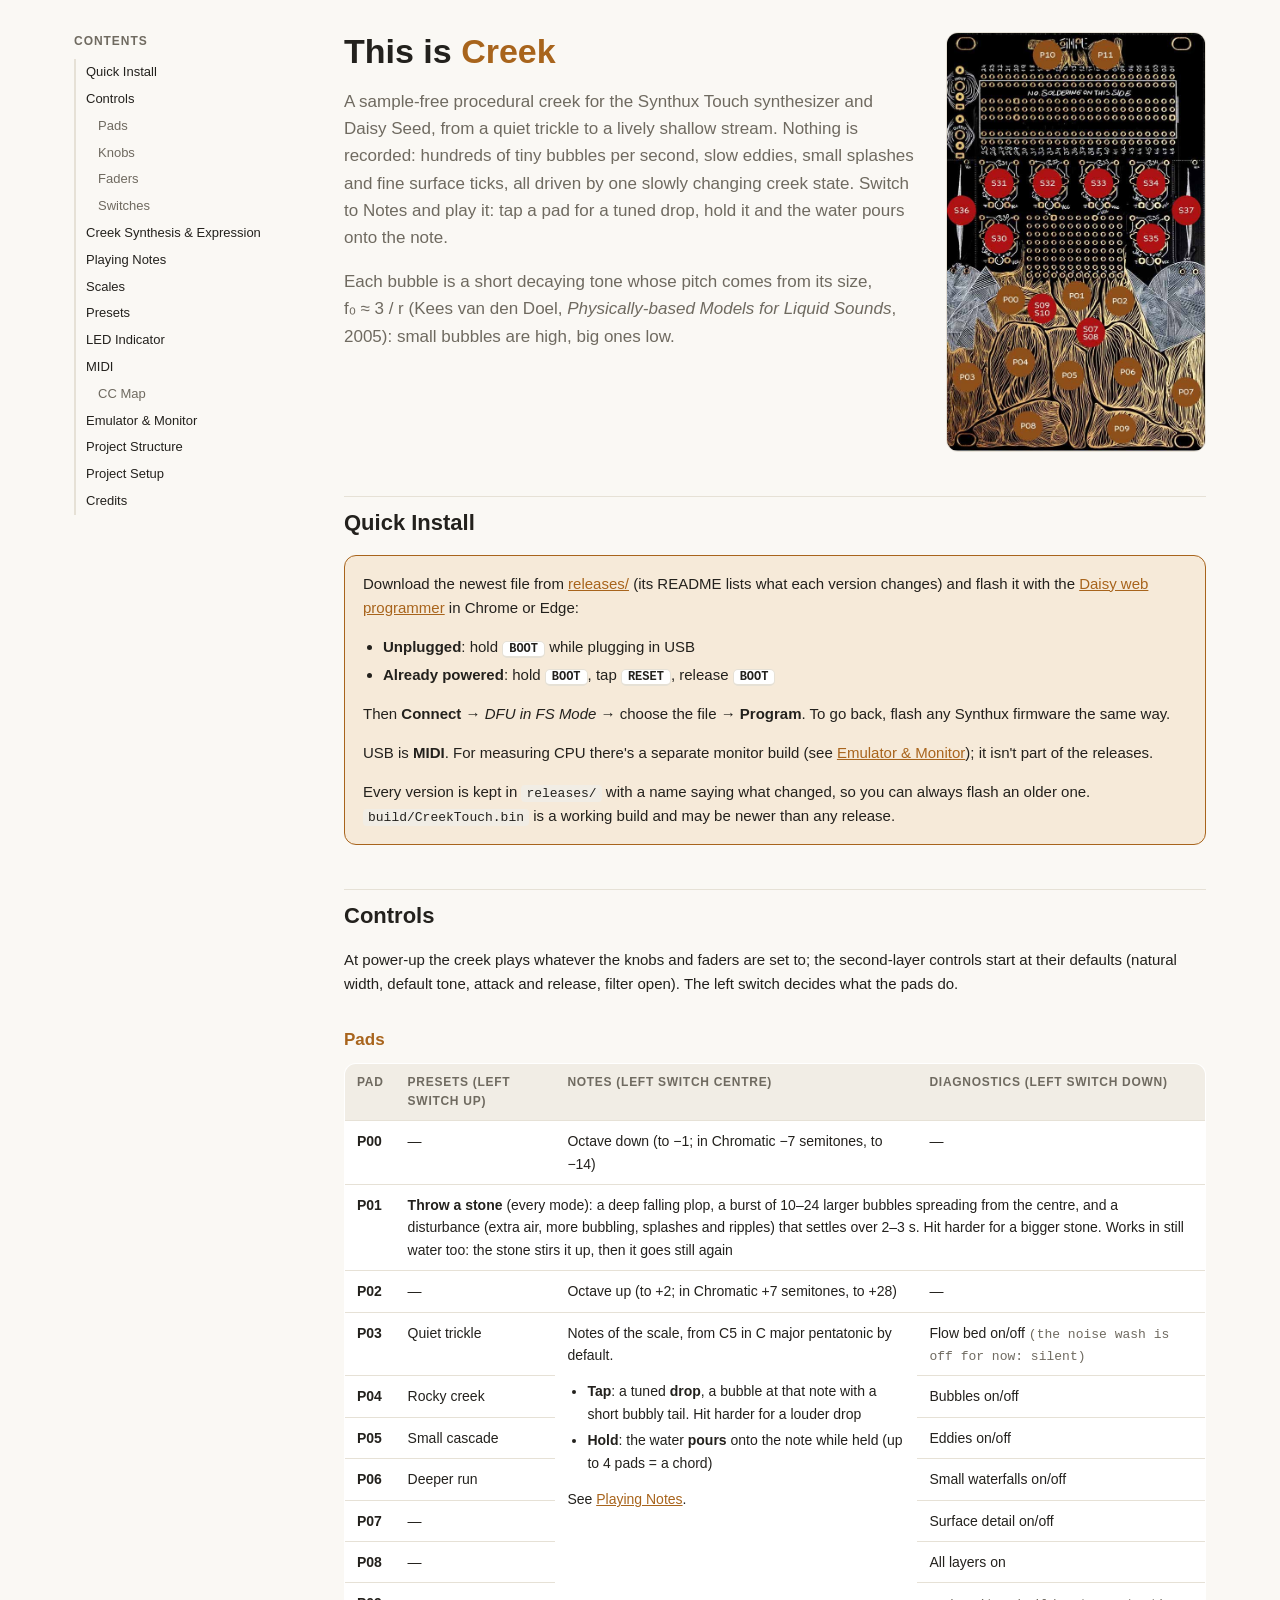
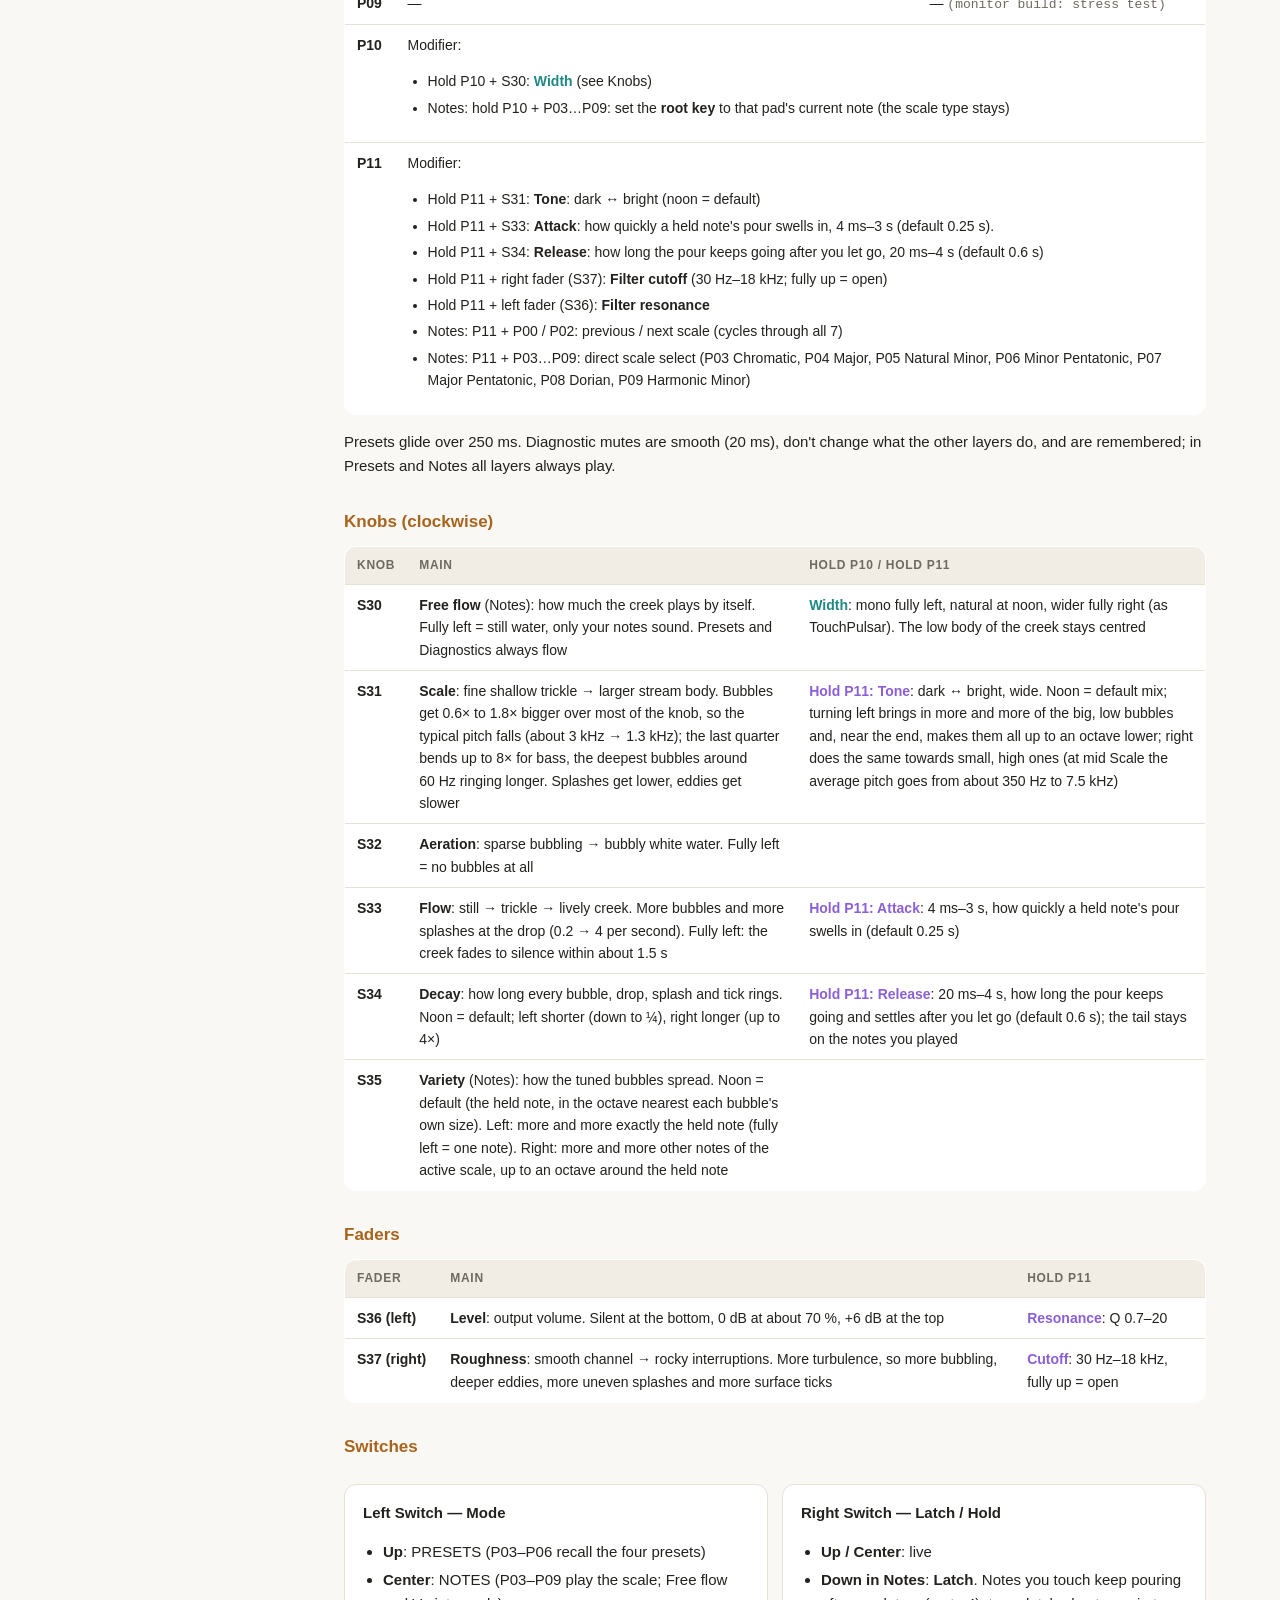
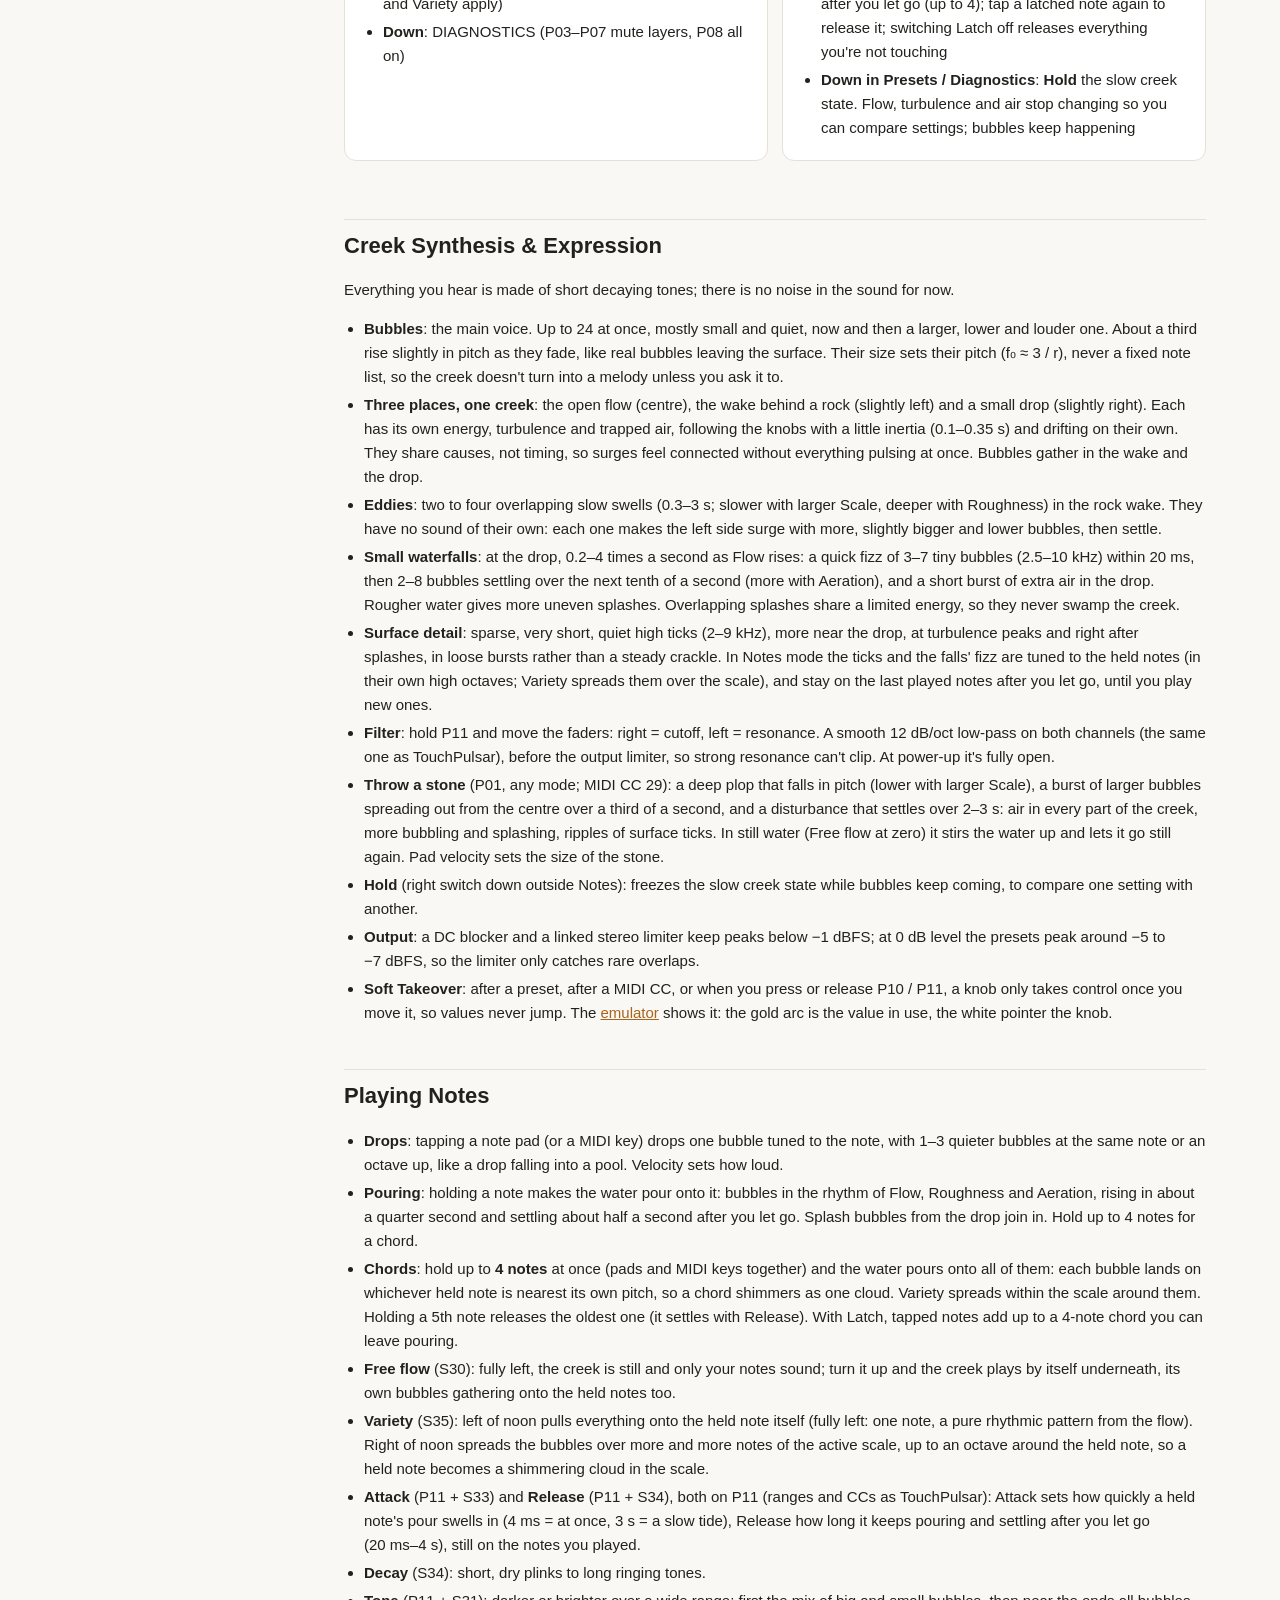
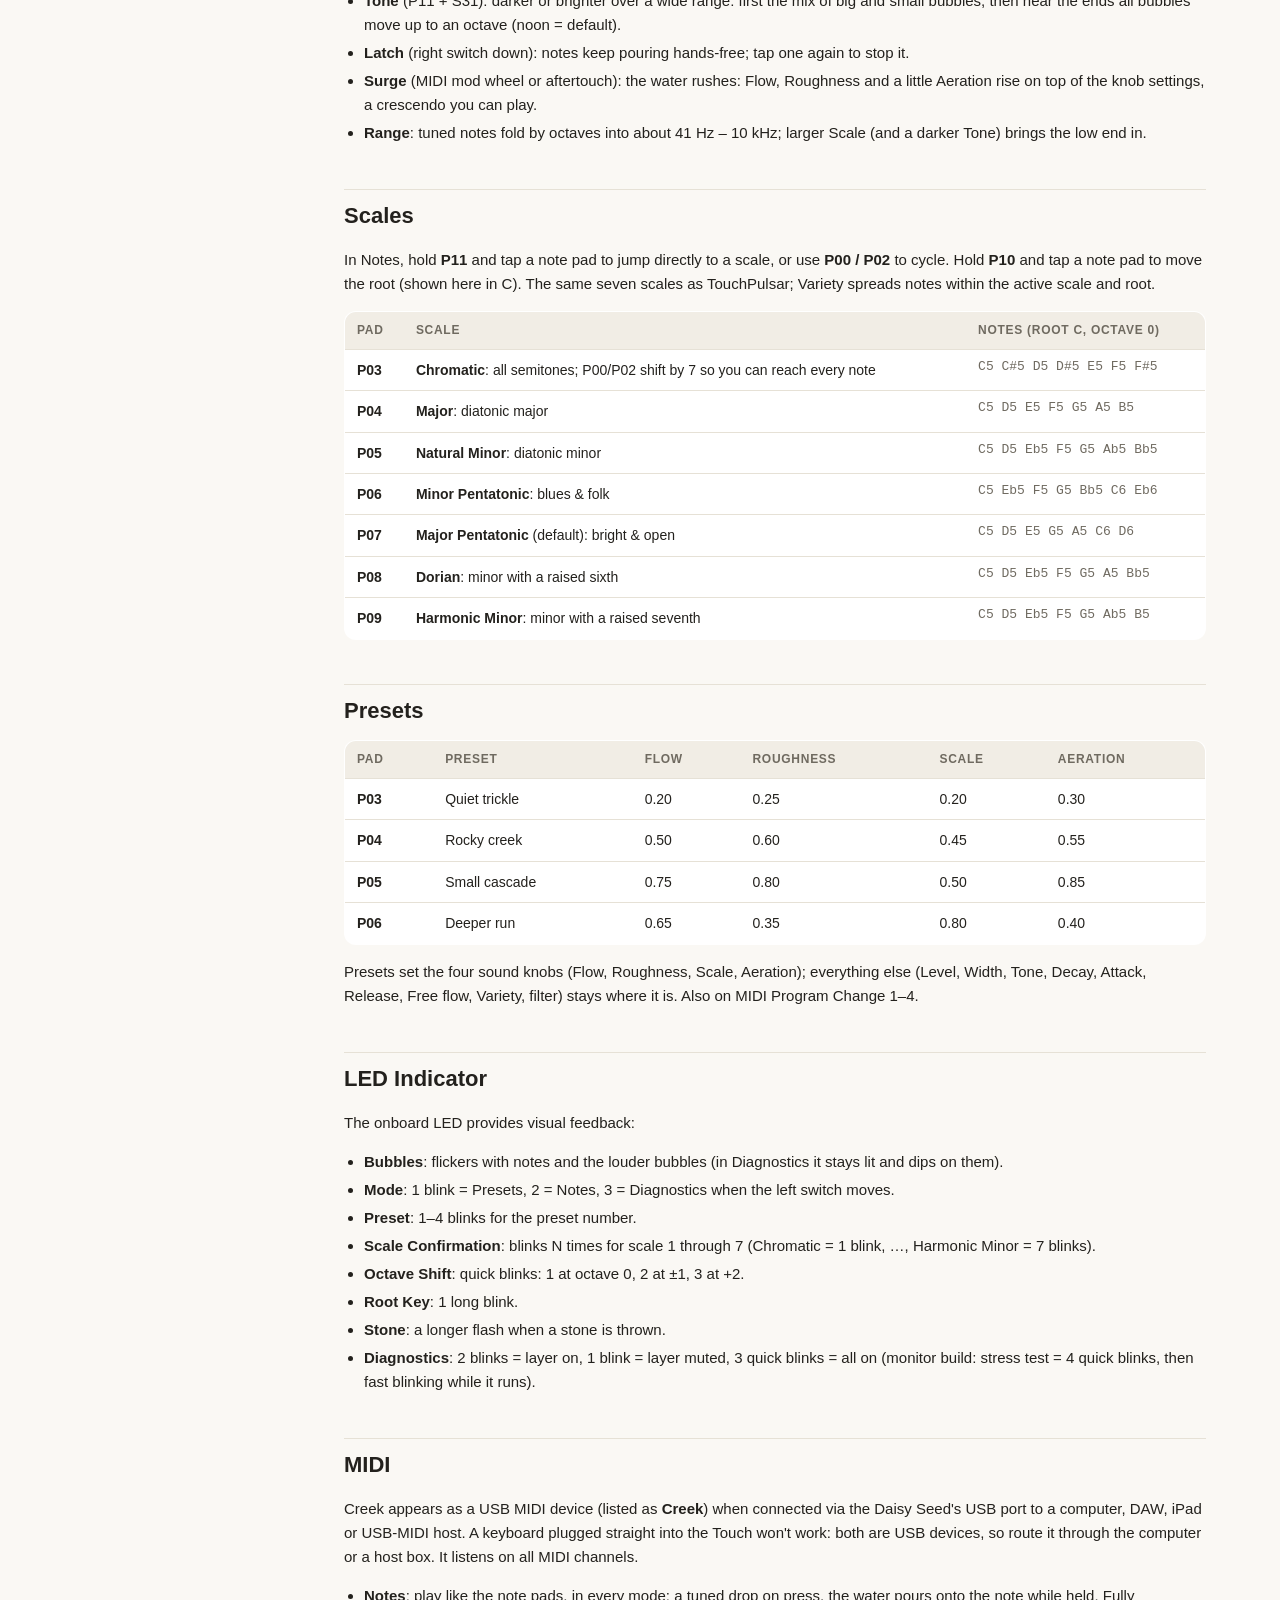
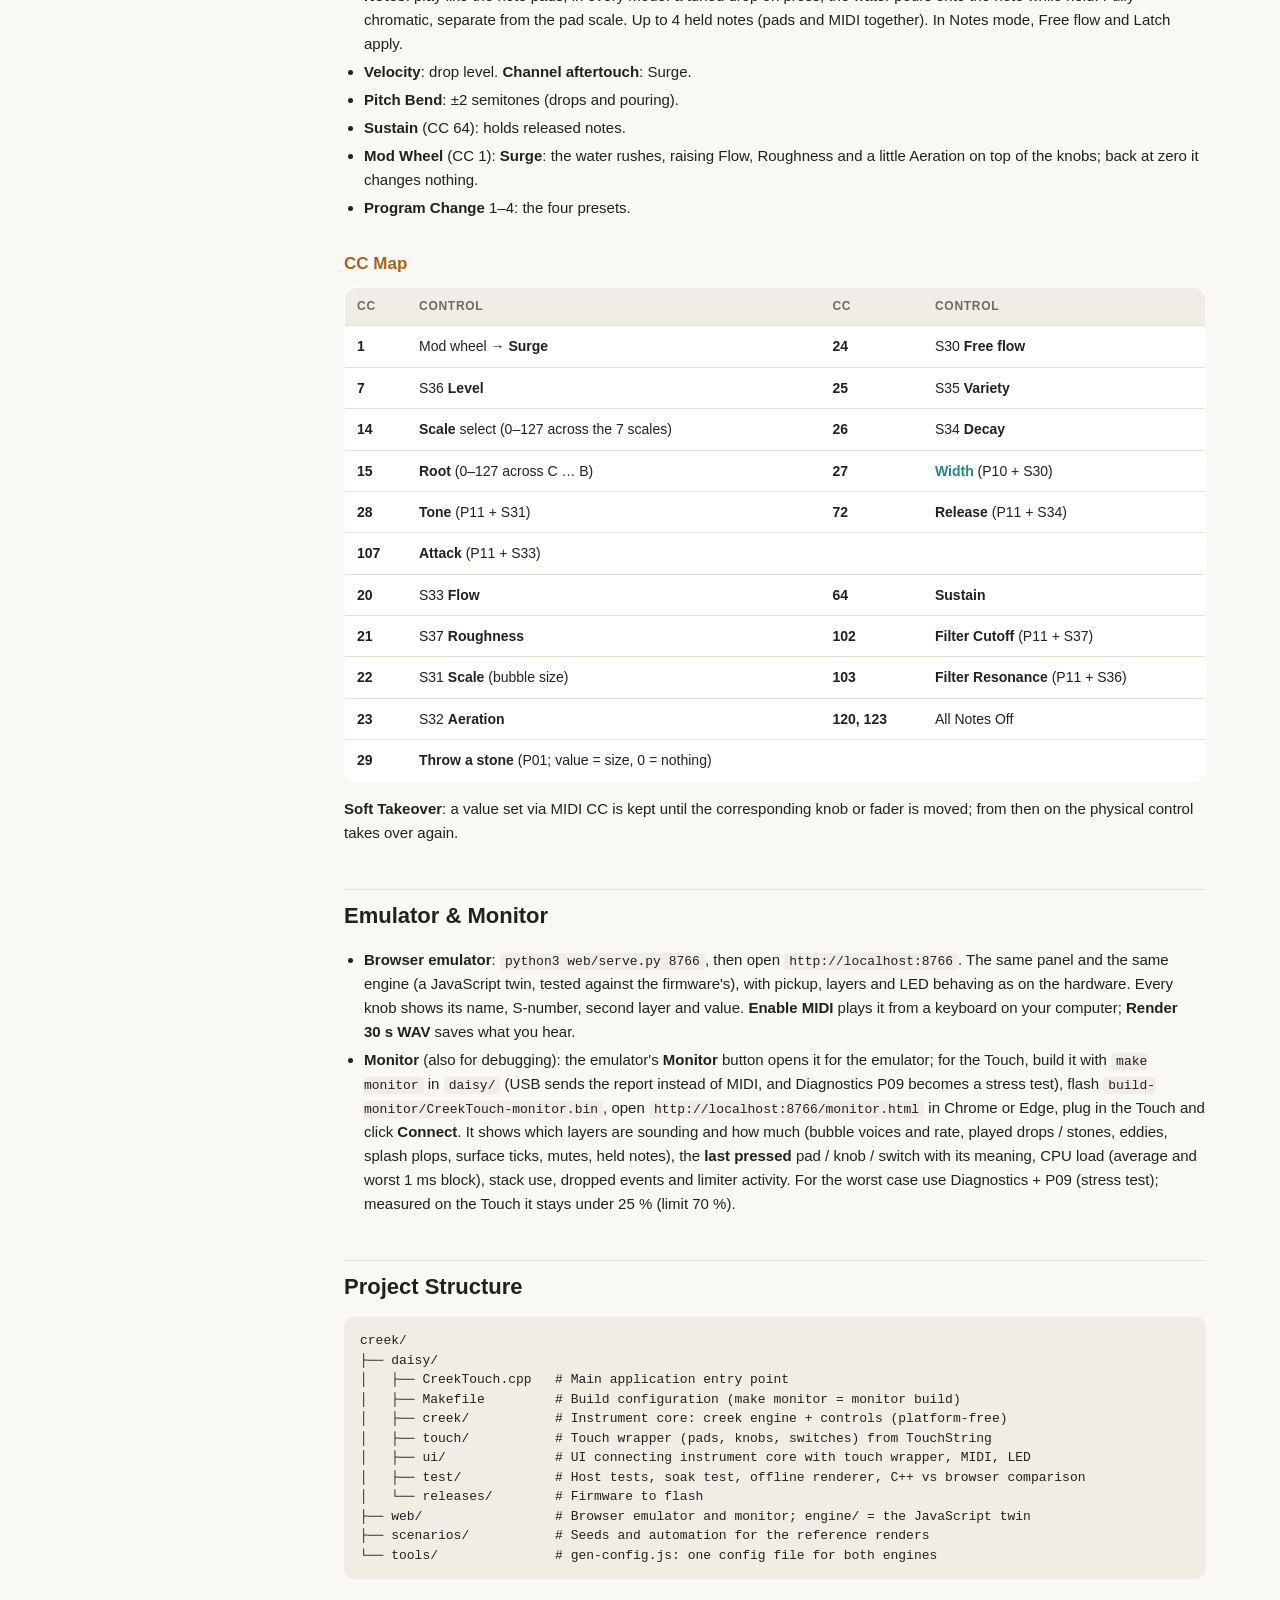
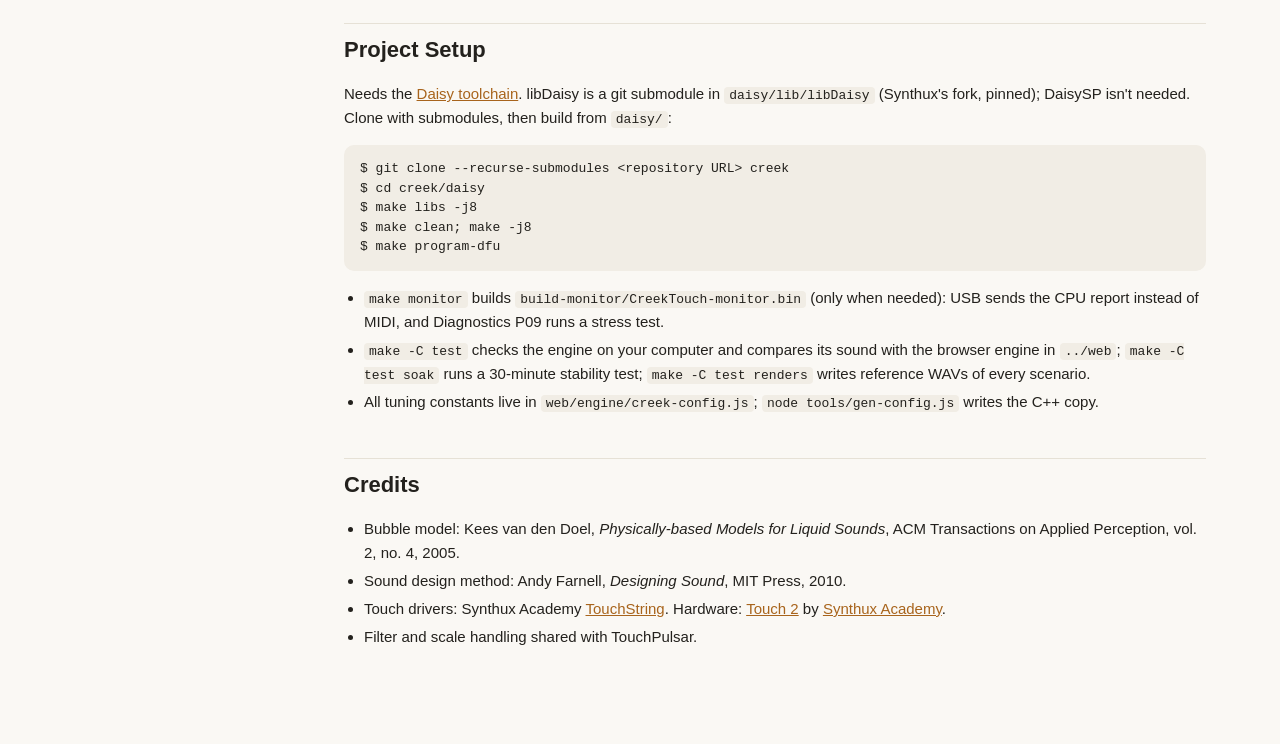
==== daisy/manual.html @ 2c2a0e0a "Manual: capitalisation Co-Authored-By: Claude Opus 5.5 <noreply@anthropic.com>" ====
<!doctype html>
<html lang="en">
<head>
<meta charset="utf-8">
<meta name="viewport" content="width=device-width, initial-scale=1">
<title>Creek Manual</title>
<style>
  :root {
    --bg: #faf8f4; --panel: #ffffff; --text: #23211d; --muted: #6f6a60; --line: #e6e1d6;
    --accent: #a8641c; --accent-soft: #f6ead9; --alt: #1f8a83; --code: #f1ede5;
    color-scheme: light;
  }
  @media (prefers-color-scheme: dark) {
    :root {
      --bg: #111113; --panel: #18181b; --text: #ebe7df; --muted: #9a958b; --line: #2b2b30;
      --accent: #e0a456; --accent-soft: #2a2016; --alt: #5fd0c8; --code: #222226;
      color-scheme: dark;
    }
  }
  * { box-sizing: border-box; }
  html { scroll-behavior: smooth; }
  body { margin: 0; background: var(--bg); color: var(--text);
    font: 15px/1.6 -apple-system, BlinkMacSystemFont, "Inter", "Segoe UI", sans-serif; }
  .wrap { display: grid; grid-template-columns: 230px minmax(0, 1fr); gap: 40px; max-width: 1180px; margin: 0 auto; padding: 32px 24px 80px; }
  nav { position: sticky; top: 24px; align-self: start; font-size: 13px; }
  nav b { display: block; font-size: 12px; text-transform: uppercase; letter-spacing: .08em; color: var(--muted); margin-bottom: 8px; }
  nav a { display: block; color: var(--text); text-decoration: none; padding: 3px 0 3px 10px; border-left: 2px solid var(--line); }
  nav a.sub { padding-left: 22px; color: var(--muted); }
  nav a:hover { border-left-color: var(--accent); color: var(--accent); }
  main { min-width: 0; }
  h1 { font-size: 34px; line-height: 1.15; margin: 0 0 10px; }
  h1 span { color: var(--accent); }
  h2 { font-size: 22px; margin: 44px 0 12px; padding-top: 8px; border-top: 1px solid var(--line); }
  h3 { font-size: 17px; margin: 30px 0 10px; color: var(--accent); }
  p.lead { font-size: 17px; color: var(--muted); max-width: 70ch; }
  a { color: var(--accent); }
  code { font: 13px ui-monospace, "SF Mono", Menlo, monospace; background: var(--code); padding: 1px 5px; border-radius: 4px; }
  pre { background: var(--code); padding: 14px 16px; border-radius: 10px; overflow-x: auto; font: 13px/1.5 ui-monospace, Menlo, monospace; }
  pre code { background: none; padding: 0; }
  .hero { display: grid; grid-template-columns: minmax(0, 1fr) 260px; gap: 28px; align-items: start; }
  .hero img { width: 100%; border-radius: 12px; border: 1px solid var(--line); }
  .card { background: var(--panel); border: 1px solid var(--line); border-radius: 12px; padding: 16px 18px; margin: 14px 0; }
  .card.install { border-color: var(--accent); background: var(--accent-soft); }
  table { width: 100%; border-collapse: collapse; background: var(--panel); border: 1px solid var(--line); border-radius: 12px; overflow: hidden; font-size: 14px; }
  th, td { text-align: left; padding: 9px 12px; border-bottom: 1px solid var(--line); vertical-align: top; }
  th { font-size: 12px; text-transform: uppercase; letter-spacing: .06em; color: var(--muted); background: var(--code); }
  tr:last-child td { border-bottom: none; }
  td.id { white-space: nowrap; font-weight: 600; }
  td .to { color: var(--alt); font-weight: 600; }
  ul { padding-left: 20px; }
  li { margin: 4px 0; }
  li ul { margin: 4px 0; }
  .kbd { display: inline-block; font: 600 12px ui-monospace, Menlo, monospace; border: 1px solid var(--line); border-bottom-width: 2px; border-radius: 5px; padding: 0 6px; background: var(--panel); }
  .notes { font: 13px ui-monospace, Menlo, monospace; color: var(--muted); }
  .two { display: grid; grid-template-columns: 1fr 1fr; gap: 14px; }
  @media (max-width: 860px) {
    .wrap { grid-template-columns: 1fr; gap: 12px; padding: 20px 16px 60px; }
    nav { position: static; display: none; }
    .hero, .two { grid-template-columns: 1fr; }
    .hero img { max-width: 280px; }
  }
  @media print {
    nav { display: none; } .wrap { grid-template-columns: 1fr; }
    h2 { break-before: auto; } table, .card { break-inside: avoid; }
  }
</style>
</head>
<body>
<div class="wrap">
<nav>
  <b>Contents</b>
  <a href="#install">Quick Install</a>
  <a href="#controls">Controls</a>
  <a class="sub" href="#pads">Pads</a>
  <a class="sub" href="#knobs">Knobs</a>
  <a class="sub" href="#faders">Faders</a>
  <a class="sub" href="#switches">Switches</a>
  <a href="#expression">Creek Synthesis &amp; Expression</a>
  <a href="#notes">Playing Notes</a>
  <a href="#scales">Scales</a>
  <a href="#presets">Presets</a>
  <a href="#led">LED Indicator</a>
  <a href="#midi">MIDI</a>
  <a class="sub" href="#cc">CC Map</a>
  <a href="#emulator">Emulator &amp; Monitor</a>
  <a href="#structure">Project Structure</a>
  <a href="#setup">Project Setup</a>
  <a href="#credits">Credits</a>
</nav>

<main>
<div class="hero">
  <div>
    <h1>This is <span>Creek</span></h1>
    <p class="lead">A sample-free procedural creek for the Synthux Touch synthesizer and Daisy Seed, from a quiet trickle to a lively shallow stream. Nothing is recorded: hundreds of tiny bubbles per second, slow eddies, small splashes and fine surface ticks, all driven by one slowly changing creek state. Switch to Notes and play it: tap a pad for a tuned drop, hold it and the water pours onto the note.</p>
    <p class="lead">Each bubble is a short decaying tone whose pitch comes from its size, f₀&nbsp;≈&nbsp;3&nbsp;/&nbsp;r (Kees van den Doel, <i>Physically-based Models for Liquid Sounds</i>, 2005): small bubbles are high, big ones low.</p>
  </div>
  <img src="[data-uri]" alt="Synthux Touch board with pad, knob, fader and switch labels">
</div>

<h2 id="install">Quick Install</h2>
<div class="card install">
  <p style="margin-top:0">Download the newest file from <a href="releases/">releases/</a> (its README lists what each version changes) and flash it with the <a href="https://flash.daisy.audio/">Daisy web programmer</a> in Chrome or Edge:</p>
  <ul>
    <li><b>Unplugged</b>: hold <span class="kbd">BOOT</span> while plugging in USB</li>
    <li><b>Already powered</b>: hold <span class="kbd">BOOT</span>, tap <span class="kbd">RESET</span>, release <span class="kbd">BOOT</span></li>
  </ul>
  <p>Then <b>Connect</b> → <i>DFU in FS Mode</i> → choose the file → <b>Program</b>. To go back, flash any Synthux firmware the same way.</p>
  <p>USB is <b>MIDI</b>. For measuring CPU there's a separate monitor build (see <a href="#emulator">Emulator &amp; Monitor</a>); it isn't part of the releases.</p>
  <p style="margin-bottom:0">Every version is kept in <code>releases/</code> with a name saying what changed, so you can always flash an older one. <code>build/CreekTouch.bin</code> is a working build and may be newer than any release.</p>
</div>

<h2 id="controls">Controls</h2>
<p>At power-up the creek plays whatever the knobs and faders are set to; the second-layer controls start at their defaults (natural width, default tone, attack and release, filter open). The left switch decides what the pads do.</p>

<h3 id="pads">Pads</h3>
<table>
  <tr><th>Pad</th><th>Presets (left switch up)</th><th>Notes (left switch centre)</th><th>Diagnostics (left switch down)</th></tr>
  <tr><td class="id">P00</td><td>—</td><td>Octave down (to −1; in Chromatic −7 semitones, to −14)</td><td>—</td></tr>
  <tr><td class="id">P01</td><td colspan="3"><b>Throw a stone</b> (every mode): a deep falling plop, a burst of 10–24 larger bubbles spreading from the centre, and a disturbance (extra air, more bubbling, splashes and ripples) that settles over 2–3&nbsp;s. Hit harder for a bigger stone. Works in still water too: the stone stirs it up, then it goes still again</td></tr>
  <tr><td class="id">P02</td><td>—</td><td>Octave up (to +2; in Chromatic +7 semitones, to +28)</td><td>—</td></tr>
  <tr><td class="id">P03</td><td>Quiet trickle</td><td rowspan="7">Notes of the scale, from C5 in C major pentatonic by default.
    <ul>
      <li><b>Tap</b>: a tuned <b>drop</b>, a bubble at that note with a short bubbly tail. Hit harder for a louder drop</li>
      <li><b>Hold</b>: the water <b>pours</b> onto the note while held (up to 4 pads = a chord)</li>
    </ul>See <a href="#notes">Playing Notes</a>.</td><td>Flow bed on/off <span class="notes">(the noise wash is off for now: silent)</span></td></tr>
  <tr><td class="id">P04</td><td>Rocky creek</td><td>Bubbles on/off</td></tr>
  <tr><td class="id">P05</td><td>Small cascade</td><td>Eddies on/off</td></tr>
  <tr><td class="id">P06</td><td>Deeper run</td><td>Small waterfalls on/off</td></tr>
  <tr><td class="id">P07</td><td>—</td><td>Surface detail on/off</td></tr>
  <tr><td class="id">P08</td><td>—</td><td>All layers on</td></tr>
  <tr><td class="id">P09</td><td>—</td><td>— <span class="notes">(monitor build: stress test)</span></td></tr>
  <tr><td class="id">P10</td><td colspan="3">Modifier:
    <ul>
      <li>Hold P10 + S30: <span class="to">Width</span> (see Knobs)</li>
      <li>Notes: hold P10 + P03…P09: set the <b>root key</b> to that pad's current note (the scale type stays)</li>
    </ul></td></tr>
  <tr><td class="id">P11</td><td colspan="3">Modifier:
    <ul>
      <li>Hold P11 + S31: <b>Tone</b>: dark ↔ bright (noon = default)</li>
      <li>Hold P11 + S33: <b>Attack</b>: how quickly a held note's pour swells in, 4&nbsp;ms–3&nbsp;s (default 0.25&nbsp;s). </li>
      <li>Hold P11 + S34: <b>Release</b>: how long the pour keeps going after you let go, 20&nbsp;ms–4&nbsp;s (default 0.6&nbsp;s)</li>
      <li>Hold P11 + right fader (S37): <b>Filter cutoff</b> (30&nbsp;Hz–18&nbsp;kHz; fully up = open)</li>
      <li>Hold P11 + left fader (S36): <b>Filter resonance</b></li>
      <li>Notes: P11 + P00 / P02: previous / next scale (cycles through all 7)</li>
      <li>Notes: P11 + P03…P09: direct scale select (P03 Chromatic, P04 Major, P05 Natural Minor, P06 Minor Pentatonic, P07 Major Pentatonic, P08 Dorian, P09 Harmonic Minor)</li>
    </ul></td></tr>
</table>
<p>Presets glide over 250&nbsp;ms. Diagnostic mutes are smooth (20&nbsp;ms), don't change what the other layers do, and are remembered; in Presets and Notes all layers always play.</p>

<h3 id="knobs">Knobs (clockwise)</h3>
<table>
  <tr><th>Knob</th><th>Main</th><th>Hold P10 / Hold P11</th></tr>
  <tr><td class="id">S30</td><td><b>Free flow</b> (Notes): how much the creek plays by itself. Fully left = still water, only your notes sound. Presets and Diagnostics always flow</td><td><span class="to">Width</span>: mono fully left, natural at noon, wider fully right (as TouchPulsar). The low body of the creek stays centred</td></tr>
  <tr><td class="id">S31</td><td><b>Scale</b>: fine shallow trickle → larger stream body. Bubbles get 0.6× to 1.8× bigger over most of the knob, so the typical pitch falls (about 3&nbsp;kHz → 1.3&nbsp;kHz); the last quarter bends up to 8× for bass, the deepest bubbles around 60&nbsp;Hz ringing longer. Splashes get lower, eddies get slower</td><td><b style="color:#8b5fd6">Hold P11: Tone</b>: dark ↔ bright, wide. Noon = default mix; turning left brings in more and more of the big, low bubbles and, near the end, makes them all up to an octave lower; right does the same towards small, high ones (at mid Scale the average pitch goes from about 350&nbsp;Hz to 7.5&nbsp;kHz)</td></tr>
  <tr><td class="id">S32</td><td><b>Aeration</b>: sparse bubbling → bubbly white water. Fully left = no bubbles at all</td><td></td></tr>
  <tr><td class="id">S33</td><td><b>Flow</b>: still → trickle → lively creek. More bubbles and more splashes at the drop (0.2 → 4 per second). Fully left: the creek fades to silence within about 1.5&nbsp;s</td><td><b style="color:#8b5fd6">Hold P11: Attack</b>: 4&nbsp;ms–3&nbsp;s, how quickly a held note's pour swells in (default 0.25&nbsp;s)</td></tr>
  <tr><td class="id">S34</td><td><b>Decay</b>: how long every bubble, drop, splash and tick rings. Noon = default; left shorter (down to ¼), right longer (up to 4×)</td><td><b style="color:#8b5fd6">Hold P11: Release</b>: 20&nbsp;ms–4&nbsp;s, how long the pour keeps going and settles after you let go (default 0.6&nbsp;s); the tail stays on the notes you played</td></tr>
  <tr><td class="id">S35</td><td><b>Variety</b> (Notes): how the tuned bubbles spread. Noon = default (the held note, in the octave nearest each bubble's own size). Left: more and more exactly the held note (fully left = one note). Right: more and more other notes of the active scale, up to an octave around the held note</td><td></td></tr>
</table>

<h3 id="faders">Faders</h3>
<table>
  <tr><th>Fader</th><th>Main</th><th>Hold P11</th></tr>
  <tr><td class="id">S36 (left)</td><td><b>Level</b>: output volume. Silent at the bottom, 0&nbsp;dB at about 70&nbsp;%, +6&nbsp;dB at the top</td><td><b style="color:#8b5fd6">Resonance</b>: Q 0.7–20</td></tr>
  <tr><td class="id">S37 (right)</td><td><b>Roughness</b>: smooth channel → rocky interruptions. More turbulence, so more bubbling, deeper eddies, more uneven splashes and more surface ticks</td><td><b style="color:#8b5fd6">Cutoff</b>: 30&nbsp;Hz–18&nbsp;kHz, fully up = open</td></tr>
</table>

<h3 id="switches">Switches</h3>
<div class="two">
  <div class="card">
    <b>Left Switch — Mode</b>
    <ul style="margin-bottom:0">
      <li><b>Up</b>: PRESETS (P03–P06 recall the four presets)</li>
      <li><b>Center</b>: NOTES (P03–P09 play the scale; Free flow and Variety apply)</li>
      <li><b>Down</b>: DIAGNOSTICS (P03–P07 mute layers, P08 all on)</li>
    </ul>
  </div>
  <div class="card">
    <b>Right Switch — Latch / Hold</b>
    <ul style="margin-bottom:0">
      <li><b>Up / Center</b>: live</li>
      <li><b>Down in Notes</b>: <b>Latch</b>. Notes you touch keep pouring after you let go (up to 4); tap a latched note again to release it; switching Latch off releases everything you're not touching</li>
      <li><b>Down in Presets / Diagnostics</b>: <b>Hold</b> the slow creek state. Flow, turbulence and air stop changing so you can compare settings; bubbles keep happening</li>
    </ul>
  </div>
</div>

<h2 id="expression">Creek Synthesis &amp; Expression</h2>
<p>Everything you hear is made of short decaying tones; there is no noise in the sound for now.</p>
<ul>
  <li><b>Bubbles</b>: the main voice. Up to 24 at once, mostly small and quiet, now and then a larger, lower and louder one. About a third rise slightly in pitch as they fade, like real bubbles leaving the surface. Their size sets their pitch (f₀&nbsp;≈&nbsp;3&nbsp;/&nbsp;r), never a fixed note list, so the creek doesn't turn into a melody unless you ask it to.</li>
  <li><b>Three places, one creek</b>: the open flow (centre), the wake behind a rock (slightly left) and a small drop (slightly right). Each has its own energy, turbulence and trapped air, following the knobs with a little inertia (0.1–0.35&nbsp;s) and drifting on their own. They share causes, not timing, so surges feel connected without everything pulsing at once. Bubbles gather in the wake and the drop.</li>
  <li><b>Eddies</b>: two to four overlapping slow swells (0.3–3&nbsp;s; slower with larger Scale, deeper with Roughness) in the rock wake. They have no sound of their own: each one makes the left side surge with more, slightly bigger and lower bubbles, then settle.</li>
  <li><b>Small waterfalls</b>: at the drop, 0.2–4 times a second as Flow rises: a quick fizz of 3–7 tiny bubbles (2.5–10&nbsp;kHz) within 20&nbsp;ms, then 2–8 bubbles settling over the next tenth of a second (more with Aeration), and a short burst of extra air in the drop. Rougher water gives more uneven splashes. Overlapping splashes share a limited energy, so they never swamp the creek.</li>
  <li><b>Surface detail</b>: sparse, very short, quiet high ticks (2–9&nbsp;kHz), more near the drop, at turbulence peaks and right after splashes, in loose bursts rather than a steady crackle. In Notes mode the ticks and the falls' fizz are tuned to the held notes (in their own high octaves; Variety spreads them over the scale), and stay on the last played notes after you let go, until you play new ones.</li>
  <li><b>Filter</b>: hold P11 and move the faders: right = cutoff, left = resonance. A smooth 12&nbsp;dB/oct low-pass on both channels (the same one as TouchPulsar), before the output limiter, so strong resonance can't clip. At power-up it's fully open.</li>
  <li><b>Throw a stone</b> (P01, any mode; MIDI CC 29): a deep plop that falls in pitch (lower with larger Scale), a burst of larger bubbles spreading out from the centre over a third of a second, and a disturbance that settles over 2–3&nbsp;s: air in every part of the creek, more bubbling and splashing, ripples of surface ticks. In still water (Free flow at zero) it stirs the water up and lets it go still again. Pad velocity sets the size of the stone.</li>
  <li><b>Hold</b> (right switch down outside Notes): freezes the slow creek state while bubbles keep coming, to compare one setting with another.</li>
  <li><b>Output</b>: a DC blocker and a linked stereo limiter keep peaks below −1&nbsp;dBFS; at 0&nbsp;dB level the presets peak around −5 to −7&nbsp;dBFS, so the limiter only catches rare overlaps.</li>
  <li><b>Soft Takeover</b>: after a preset, after a MIDI CC, or when you press or release P10 / P11, a knob only takes control once you move it, so values never jump. The <a href="#emulator">emulator</a> shows it: the gold arc is the value in use, the white pointer the knob.</li>
</ul>

<h2 id="notes">Playing Notes</h2>
<ul>
  <li><b>Drops</b>: tapping a note pad (or a MIDI key) drops one bubble tuned to the note, with 1–3 quieter bubbles at the same note or an octave up, like a drop falling into a pool. Velocity sets how loud.</li>
  <li><b>Pouring</b>: holding a note makes the water pour onto it: bubbles in the rhythm of Flow, Roughness and Aeration, rising in about a quarter second and settling about half a second after you let go. Splash bubbles from the drop join in. Hold up to 4 notes for a chord.</li>
  <li><b>Chords</b>: hold up to <b>4 notes</b> at once (pads and MIDI keys together) and the water pours onto all of them: each bubble lands on whichever held note is nearest its own pitch, so a chord shimmers as one cloud. Variety spreads within the scale around them. Holding a 5th note releases the oldest one (it settles with Release). With Latch, tapped notes add up to a 4-note chord you can leave pouring.</li>
  <li><b>Free flow</b> (S30): fully left, the creek is still and only your notes sound; turn it up and the creek plays by itself underneath, its own bubbles gathering onto the held notes too.</li>
  <li><b>Variety</b> (S35): left of noon pulls everything onto the held note itself (fully left: one note, a pure rhythmic pattern from the flow). Right of noon spreads the bubbles over more and more notes of the active scale, up to an octave around the held note, so a held note becomes a shimmering cloud in the scale.</li>
  <li><b>Attack</b> (P11 + S33) and <b>Release</b> (P11 + S34), both on P11 (ranges and CCs as TouchPulsar): Attack sets how quickly a held note's pour swells in (4&nbsp;ms = at once, 3&nbsp;s = a slow tide), Release how long it keeps pouring and settling after you let go (20&nbsp;ms–4&nbsp;s), still on the notes you played.</li>
  <li><b>Decay</b> (S34): short, dry plinks to long ringing tones.</li>
  <li><b>Tone</b> (P11 + S31): darker or brighter over a wide range: first the mix of big and small bubbles, then near the ends all bubbles move up to an octave (noon = default).</li>
  <li><b>Latch</b> (right switch down): notes keep pouring hands-free; tap one again to stop it.</li>
  <li><b>Surge</b> (MIDI mod wheel or aftertouch): the water rushes: Flow, Roughness and a little Aeration rise on top of the knob settings, a crescendo you can play.</li>
  <li><b>Range</b>: tuned notes fold by octaves into about 41&nbsp;Hz – 10&nbsp;kHz; larger Scale (and a darker Tone) brings the low end in.</li>
</ul>

<h2 id="scales">Scales</h2>
<p>In Notes, hold <b>P11</b> and tap a note pad to jump directly to a scale, or use <b>P00 / P02</b> to cycle. Hold <b>P10</b> and tap a note pad to move the root (shown here in C). The same seven scales as TouchPulsar; Variety spreads notes within the active scale and root.</p>
<table>
  <tr><th>Pad</th><th>Scale</th><th>Notes (root C, octave 0)</th></tr>
  <tr><td class="id">P03</td><td><b>Chromatic</b>: all semitones; P00/P02 shift by 7 so you can reach every note</td><td class="notes">C5 C#5 D5 D#5 E5 F5 F#5</td></tr>
  <tr><td class="id">P04</td><td><b>Major</b>: diatonic major</td><td class="notes">C5 D5 E5 F5 G5 A5 B5</td></tr>
  <tr><td class="id">P05</td><td><b>Natural Minor</b>: diatonic minor</td><td class="notes">C5 D5 Eb5 F5 G5 Ab5 Bb5</td></tr>
  <tr><td class="id">P06</td><td><b>Minor Pentatonic</b>: blues &amp; folk</td><td class="notes">C5 Eb5 F5 G5 Bb5 C6 Eb6</td></tr>
  <tr><td class="id">P07</td><td><b>Major Pentatonic</b> (default): bright &amp; open</td><td class="notes">C5 D5 E5 G5 A5 C6 D6</td></tr>
  <tr><td class="id">P08</td><td><b>Dorian</b>: minor with a raised sixth</td><td class="notes">C5 D5 Eb5 F5 G5 A5 Bb5</td></tr>
  <tr><td class="id">P09</td><td><b>Harmonic Minor</b>: minor with a raised seventh</td><td class="notes">C5 D5 Eb5 F5 G5 Ab5 B5</td></tr>
</table>

<h2 id="presets">Presets</h2>
<table>
  <tr><th>Pad</th><th>Preset</th><th>Flow</th><th>Roughness</th><th>Scale</th><th>Aeration</th></tr>
  <tr><td class="id">P03</td><td>Quiet trickle</td><td>0.20</td><td>0.25</td><td>0.20</td><td>0.30</td></tr>
  <tr><td class="id">P04</td><td>Rocky creek</td><td>0.50</td><td>0.60</td><td>0.45</td><td>0.55</td></tr>
  <tr><td class="id">P05</td><td>Small cascade</td><td>0.75</td><td>0.80</td><td>0.50</td><td>0.85</td></tr>
  <tr><td class="id">P06</td><td>Deeper run</td><td>0.65</td><td>0.35</td><td>0.80</td><td>0.40</td></tr>
</table>
<p>Presets set the four sound knobs (Flow, Roughness, Scale, Aeration); everything else (Level, Width, Tone, Decay, Attack, Release, Free flow, Variety, filter) stays where it is. Also on MIDI Program Change 1–4.</p>

<h2 id="led">LED Indicator</h2>
<p>The onboard LED provides visual feedback:</p>
<ul>
  <li><b>Bubbles</b>: flickers with notes and the louder bubbles (in Diagnostics it stays lit and dips on them).</li>
  <li><b>Mode</b>: 1 blink = Presets, 2 = Notes, 3 = Diagnostics when the left switch moves.</li>
  <li><b>Preset</b>: 1–4 blinks for the preset number.</li>
  <li><b>Scale Confirmation</b>: blinks N times for scale 1 through 7 (Chromatic = 1 blink, …, Harmonic Minor = 7 blinks).</li>
  <li><b>Octave Shift</b>: quick blinks: 1 at octave 0, 2 at ±1, 3 at +2.</li>
  <li><b>Root Key</b>: 1 long blink.</li>
  <li><b>Stone</b>: a longer flash when a stone is thrown.</li>
  <li><b>Diagnostics</b>: 2 blinks = layer on, 1 blink = layer muted, 3 quick blinks = all on (monitor build: stress test = 4 quick blinks, then fast blinking while it runs).</li>
</ul>

<h2 id="midi">MIDI</h2>
<p>Creek appears as a USB MIDI device (listed as <b>Creek</b>) when connected via the Daisy Seed's USB port to a computer, DAW, iPad or USB-MIDI host. A keyboard plugged straight into the Touch won't work: both are USB devices, so route it through the computer or a host box. It listens on all MIDI channels.</p>
<ul>
  <li><b>Notes</b>: play like the note pads, in every mode: a tuned drop on press, the water pours onto the note while held. Fully chromatic, separate from the pad scale. Up to 4 held notes (pads and MIDI together). In Notes mode, Free flow and Latch apply.</li>
  <li><b>Velocity</b>: drop level. <b>Channel aftertouch</b>: Surge.</li>
  <li><b>Pitch Bend</b>: ±2 semitones (drops and pouring).</li>
  <li><b>Sustain</b> (CC 64): holds released notes.</li>
  <li><b>Mod Wheel</b> (CC 1): <b>Surge</b>: the water rushes, raising Flow, Roughness and a little Aeration on top of the knobs; back at zero it changes nothing.</li>
  <li><b>Program Change</b> 1–4: the four presets.</li>
</ul>

<h3 id="cc">CC Map</h3>
<table>
  <tr><th>CC</th><th>Control</th><th>CC</th><th>Control</th></tr>
  <tr><td class="id">1</td><td>Mod wheel → <b>Surge</b></td><td class="id">24</td><td>S30 <b>Free flow</b></td></tr>
  <tr><td class="id">7</td><td>S36 <b>Level</b></td><td class="id">25</td><td>S35 <b>Variety</b></td></tr>
  <tr><td class="id">14</td><td><b>Scale</b> select (0–127 across the 7 scales)</td><td class="id">26</td><td>S34 <b>Decay</b></td></tr>
  <tr><td class="id">15</td><td><b>Root</b> (0–127 across C … B)</td><td class="id">27</td><td><span class="to">Width</span> (P10 + S30)</td></tr>
  <tr><td class="id">28</td><td><b>Tone</b> (P11 + S31)</td><td class="id">72</td><td><b>Release</b> (P11 + S34)</td></tr>
  <tr><td class="id">107</td><td><b>Attack</b> (P11 + S33)</td><td></td><td></td></tr>
  <tr><td class="id">20</td><td>S33 <b>Flow</b></td><td class="id">64</td><td><b>Sustain</b></td></tr>
  <tr><td class="id">21</td><td>S37 <b>Roughness</b></td><td class="id">102</td><td><b>Filter Cutoff</b> (P11 + S37)</td></tr>
  <tr><td class="id">22</td><td>S31 <b>Scale</b> (bubble size)</td><td class="id">103</td><td><b>Filter Resonance</b> (P11 + S36)</td></tr>
  <tr><td class="id">23</td><td>S32 <b>Aeration</b></td><td class="id">120, 123</td><td>All Notes Off</td></tr>
  <tr><td class="id">29</td><td><b>Throw a stone</b> (P01; value = size, 0 = nothing)</td><td></td><td></td></tr>
</table>
<p><b>Soft Takeover</b>: a value set via MIDI CC is kept until the corresponding knob or fader is moved; from then on the physical control takes over again.</p>

<h2 id="emulator">Emulator &amp; Monitor</h2>
<ul>
  <li><b>Browser emulator</b>: <code>python3 web/serve.py 8766</code>, then open <code>http://localhost:8766</code>. The same panel and the same engine (a JavaScript twin, tested against the firmware's), with pickup, layers and LED behaving as on the hardware. Every knob shows its name, S-number, second layer and value. <b>Enable MIDI</b> plays it from a keyboard on your computer; <b>Render 30&nbsp;s WAV</b> saves what you hear.</li>
  <li><b>Monitor</b> (also for debugging): the emulator's <b>Monitor</b> button opens it for the emulator; for the Touch, build it with <code>make monitor</code> in <code>daisy/</code> (USB sends the report instead of MIDI, and Diagnostics P09 becomes a stress test), flash <code>build-monitor/CreekTouch-monitor.bin</code>, open <code>http://localhost:8766/monitor.html</code> in Chrome or Edge, plug in the Touch and click <b>Connect</b>. It shows which layers are sounding and how much (bubble voices and rate, played drops / stones, eddies, splash plops, surface ticks, mutes, held notes), the <b>last pressed</b> pad / knob / switch with its meaning, CPU load (average and worst 1&nbsp;ms block), stack use, dropped events and limiter activity. For the worst case use Diagnostics + P09 (stress test); measured on the Touch it stays under 25&nbsp;% (limit 70&nbsp;%).</li>
</ul>

<h2 id="structure">Project Structure</h2>
<pre><code>creek/
├── daisy/
│   ├── CreekTouch.cpp   # Main application entry point
│   ├── Makefile         # Build configuration (make monitor = monitor build)
│   ├── creek/           # Instrument core: creek engine + controls (platform-free)
│   ├── touch/           # Touch wrapper (pads, knobs, switches) from TouchString
│   ├── ui/              # UI connecting instrument core with touch wrapper, MIDI, LED
│   ├── test/            # Host tests, soak test, offline renderer, C++ vs browser comparison
│   └── releases/        # Firmware to flash
├── web/                 # Browser emulator and monitor; engine/ = the JavaScript twin
├── scenarios/           # Seeds and automation for the reference renders
└── tools/               # gen-config.js: one config file for both engines</code></pre>

<h2 id="setup">Project Setup</h2>
<p>Needs the <a href="https://daisy.audio/tutorials/cpp-dev-env/">Daisy toolchain</a>. libDaisy is a git submodule in <code>daisy/lib/libDaisy</code> (Synthux's fork, pinned); DaisySP isn't needed. Clone with submodules, then build from <code>daisy/</code>:</p>
<pre><code>$ git clone --recurse-submodules &lt;repository URL&gt; creek
$ cd creek/daisy
$ make libs -j8
$ make clean; make -j8
$ make program-dfu</code></pre>
<ul>
  <li><code>make monitor</code> builds <code>build-monitor/CreekTouch-monitor.bin</code> (only when needed): USB sends the CPU report instead of MIDI, and Diagnostics P09 runs a stress test.</li>
  <li><code>make -C test</code> checks the engine on your computer and compares its sound with the browser engine in <code>../web</code>; <code>make -C test soak</code> runs a 30-minute stability test; <code>make -C test renders</code> writes reference WAVs of every scenario.</li>
  <li>All tuning constants live in <code>web/engine/creek-config.js</code>; <code>node tools/gen-config.js</code> writes the C++ copy.</li>
</ul>

<h2 id="credits">Credits</h2>
<ul>
  <li>Bubble model: Kees van den Doel, <i>Physically-based Models for Liquid Sounds</i>, ACM Transactions on Applied Perception, vol. 2, no. 4, 2005.</li>
  <li>Sound design method: Andy Farnell, <i>Designing Sound</i>, MIT Press, 2010.</li>
  <li>Touch drivers: Synthux Academy <a href="https://github.com/Synthux-Academy/TouchString">TouchString</a>. Hardware: <a href="https://www.synthux.academy/store/simple-touch-2">Touch 2</a> by <a href="https://www.synthux.academy/">Synthux Academy</a>.</li>
  <li>Filter and scale handling shared with TouchPulsar.</li>
</ul>
</main>
</div>
</body>
</html>
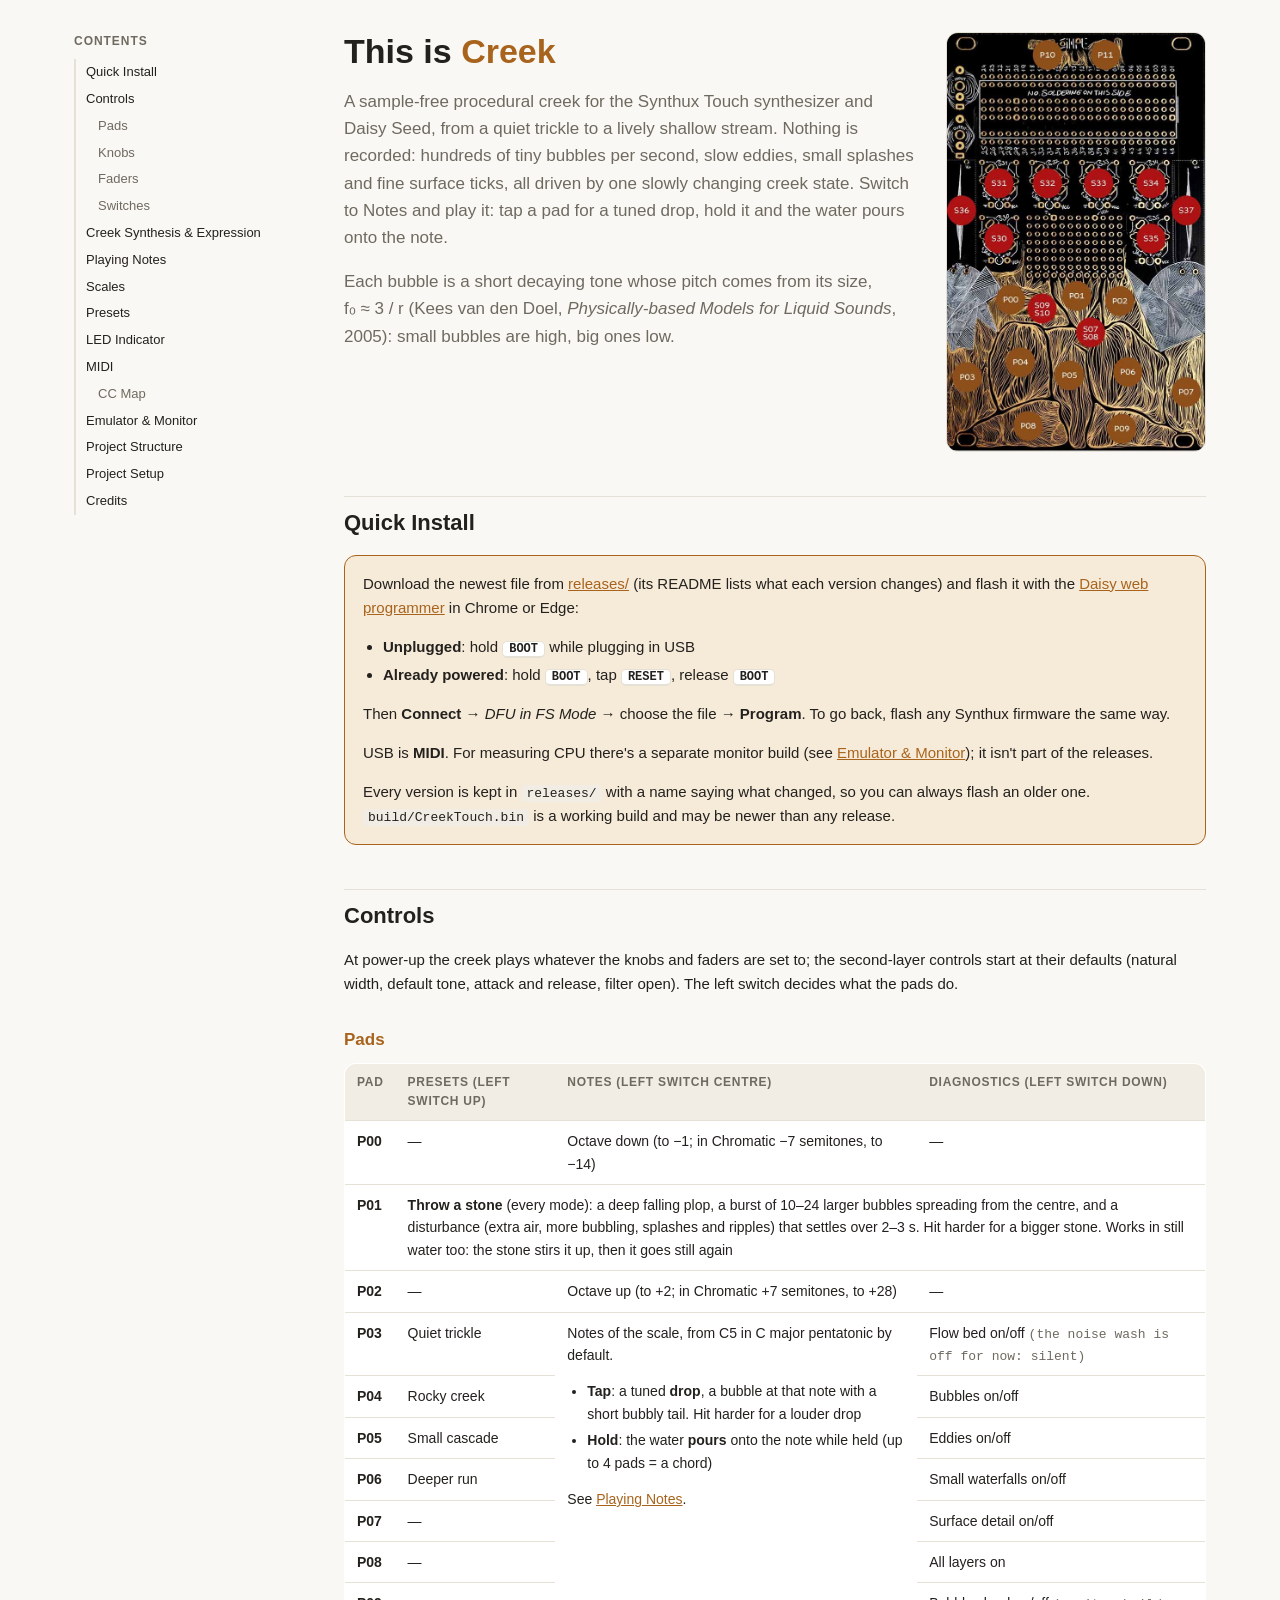
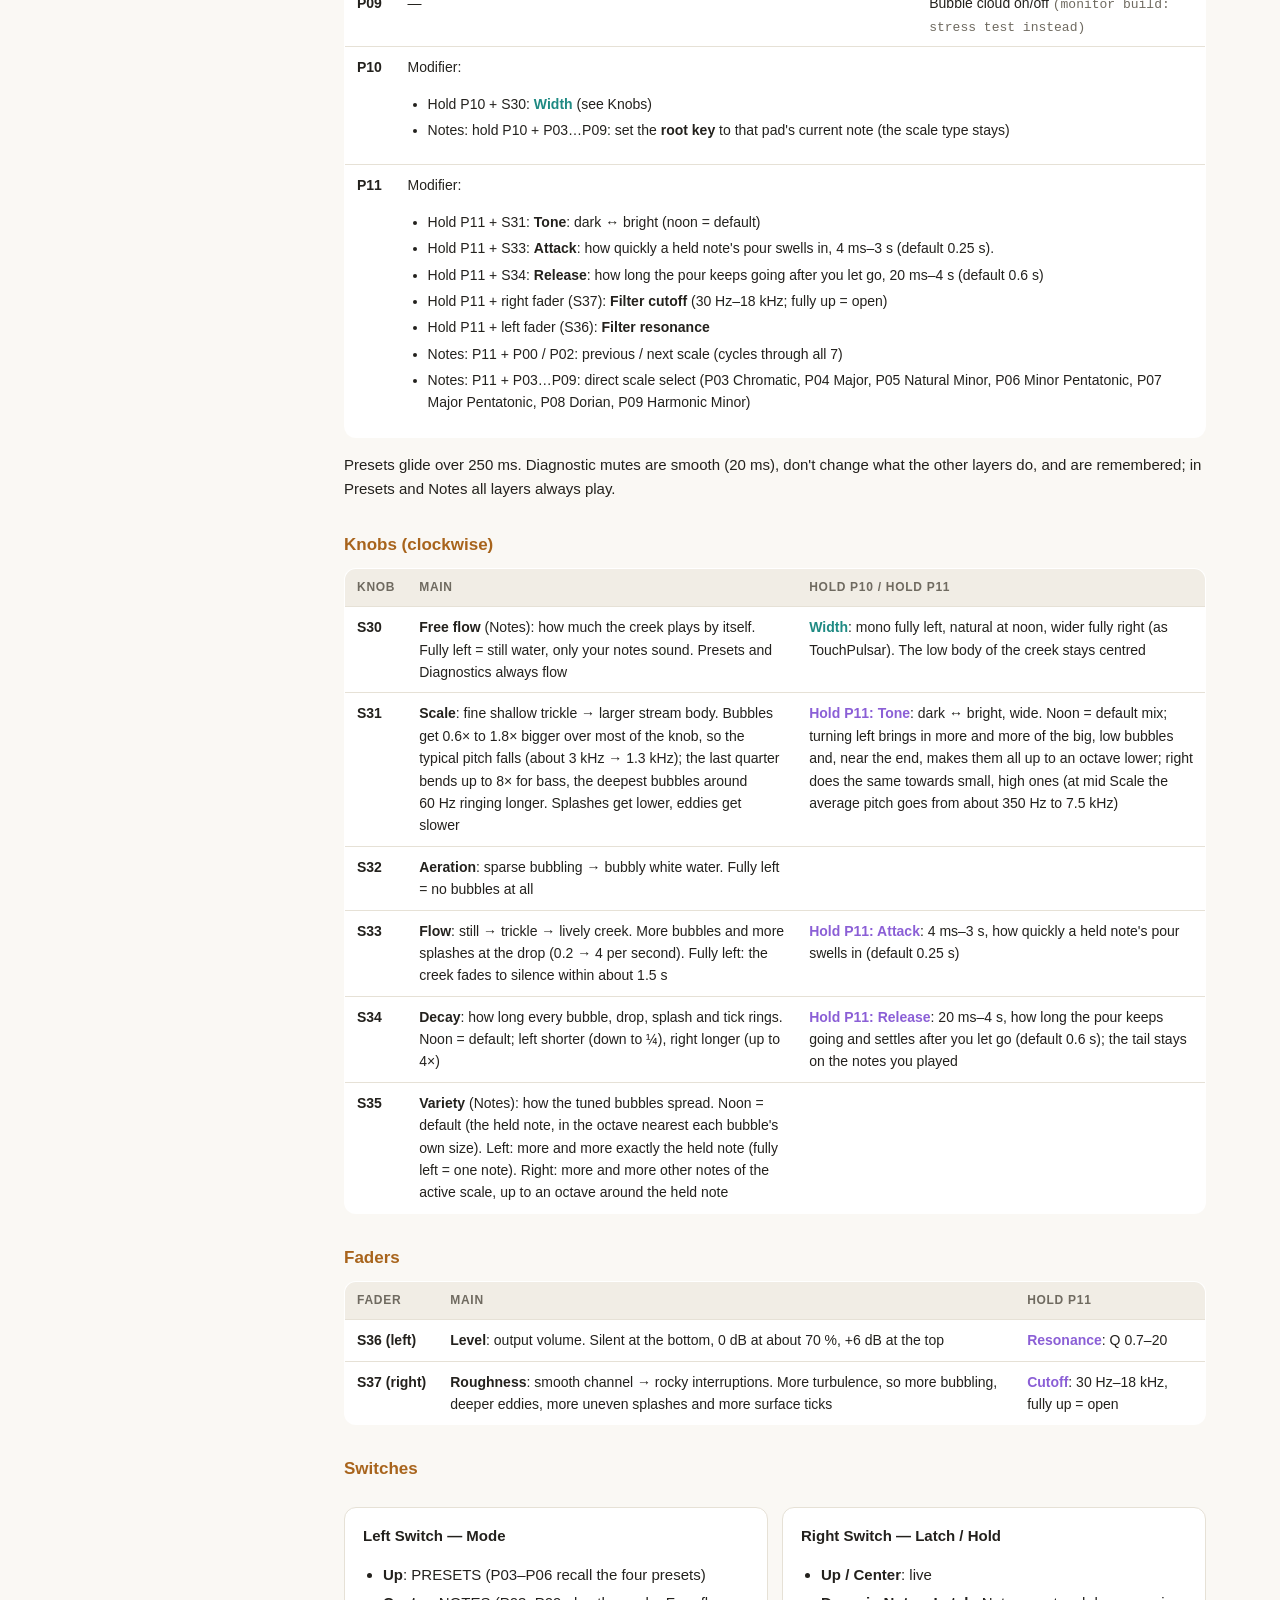
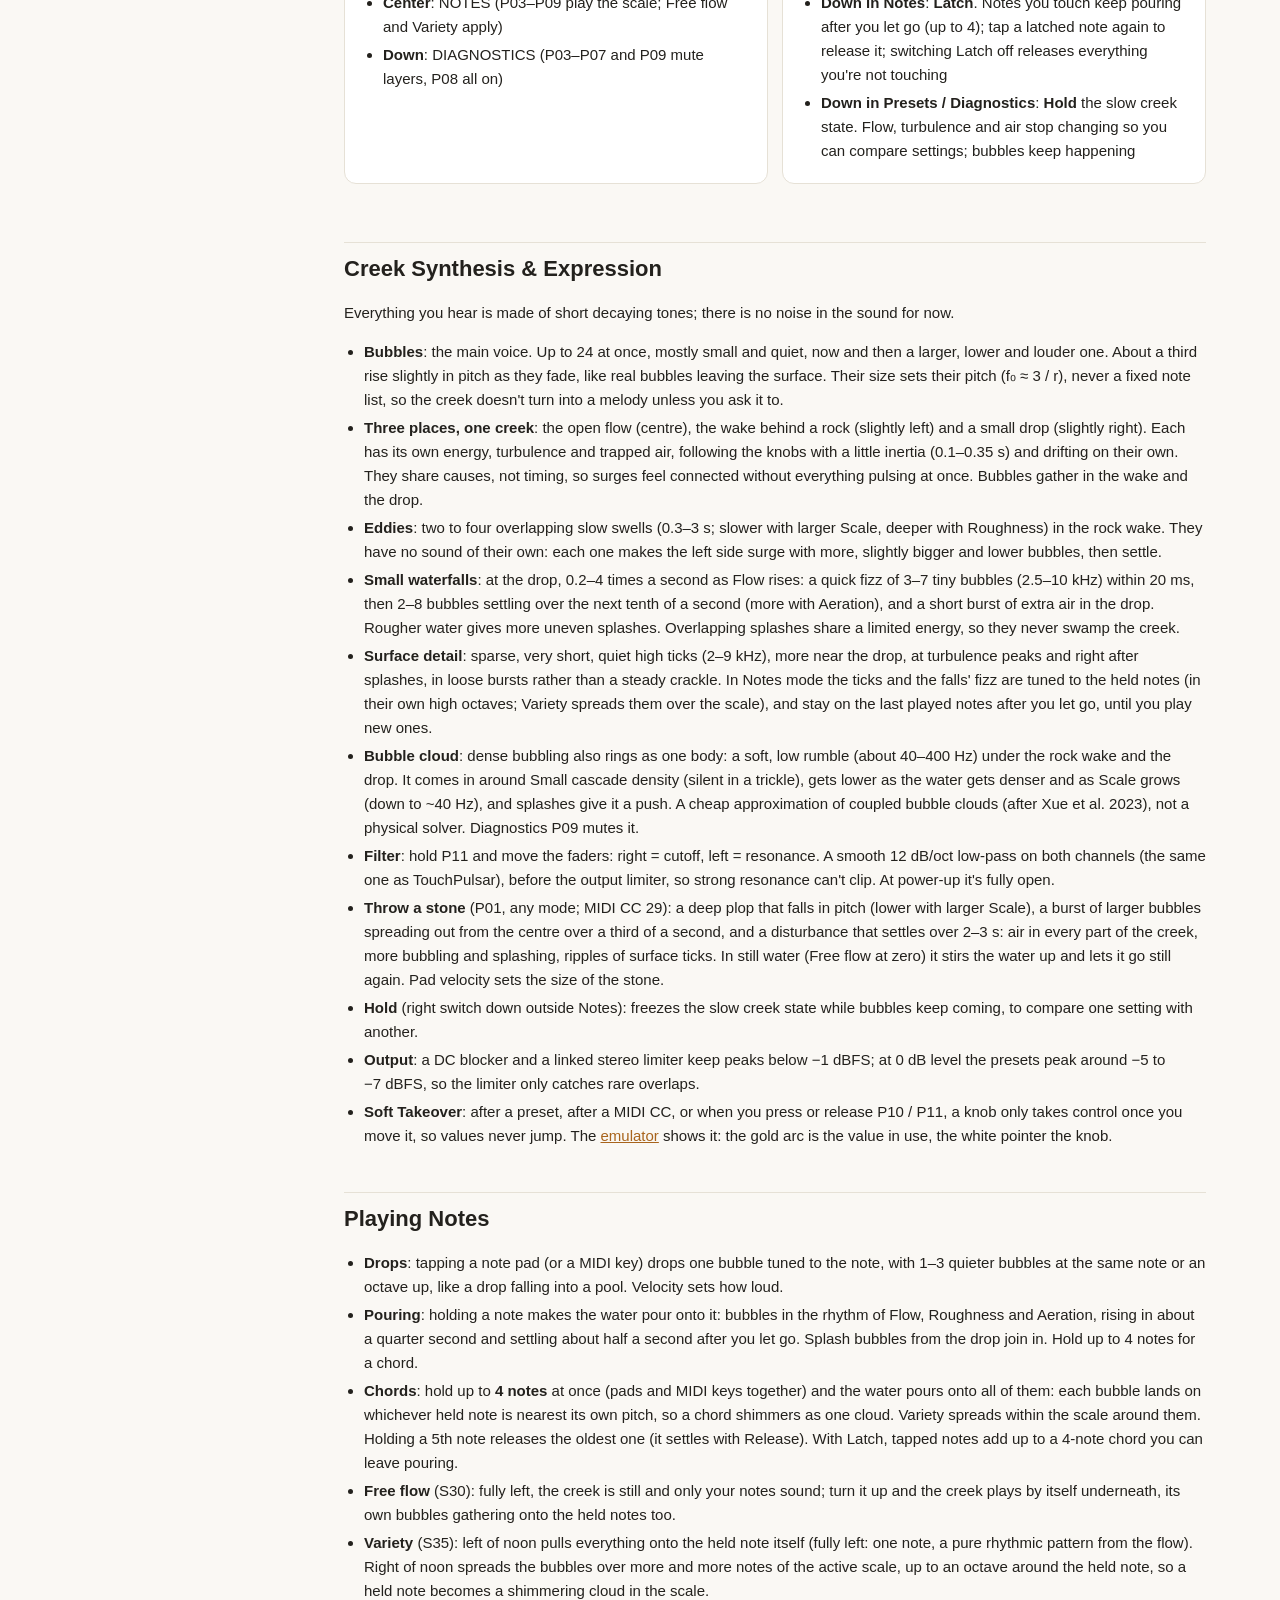
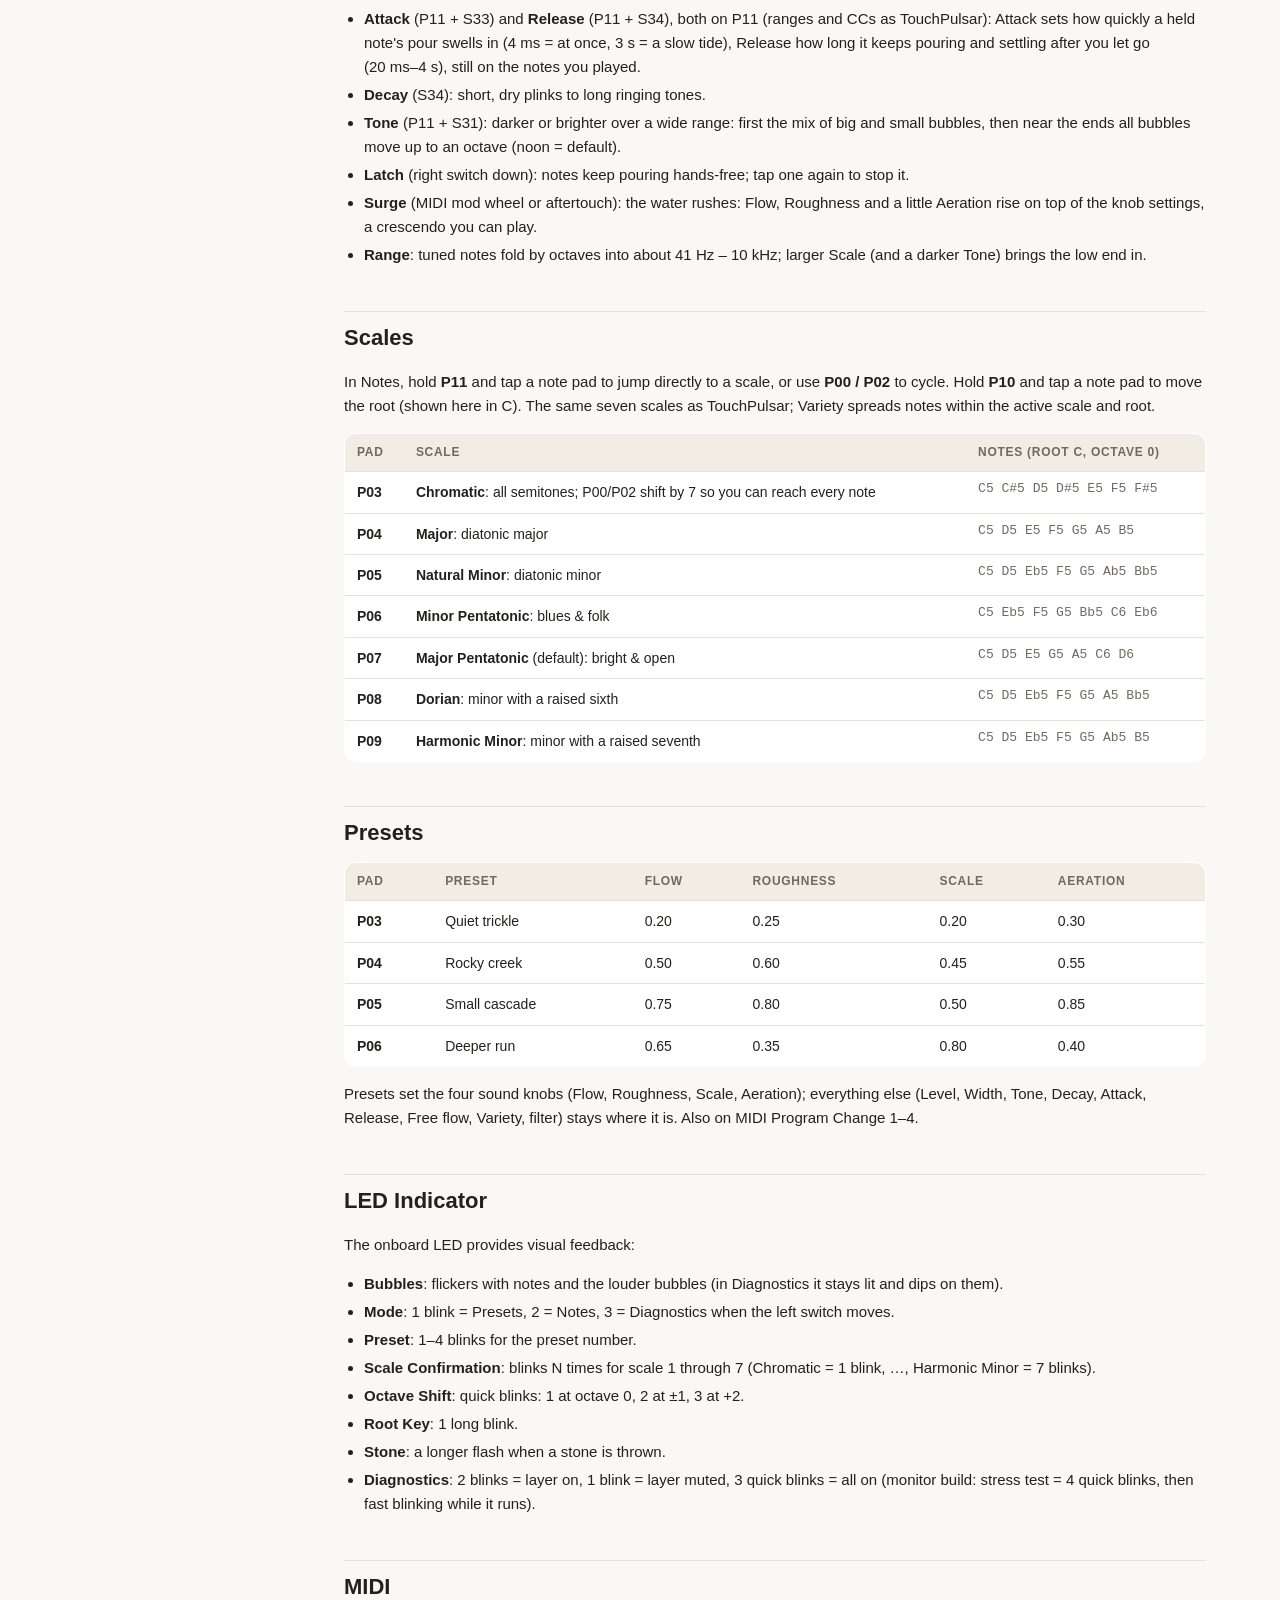
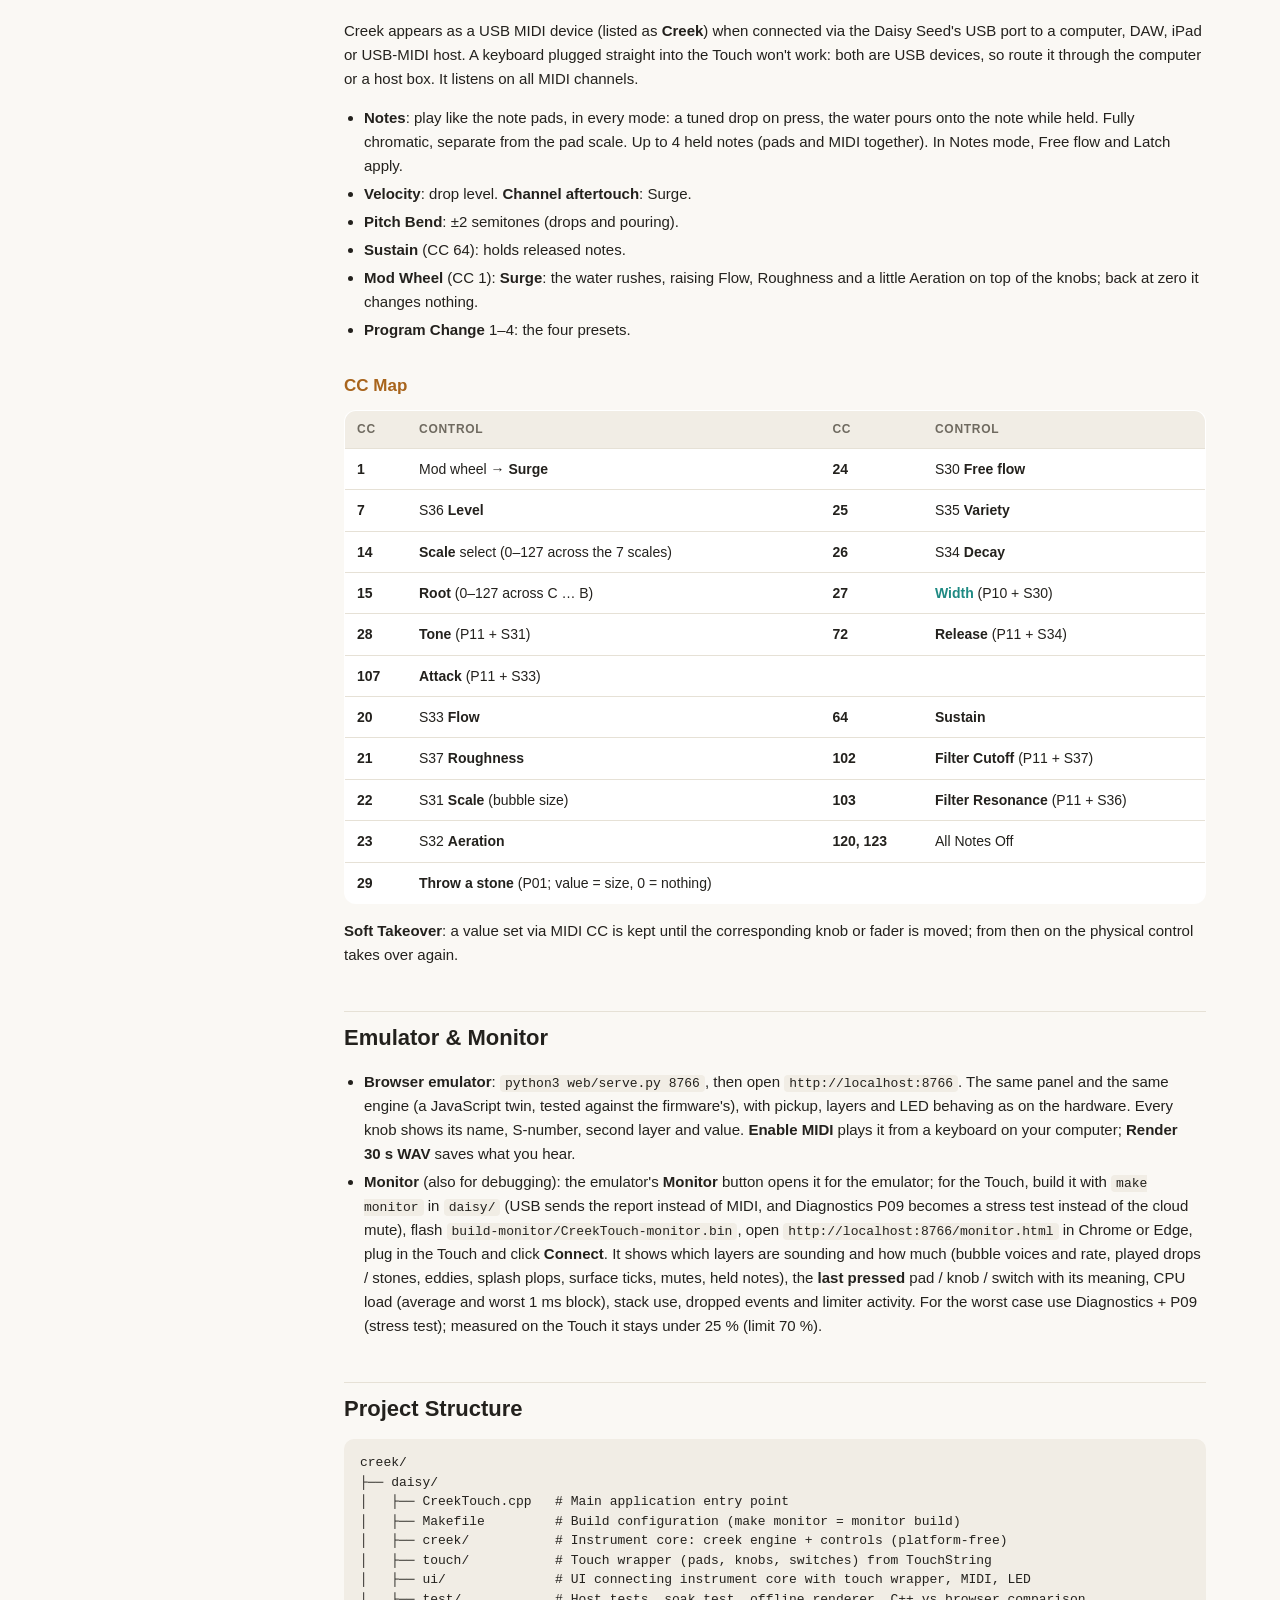
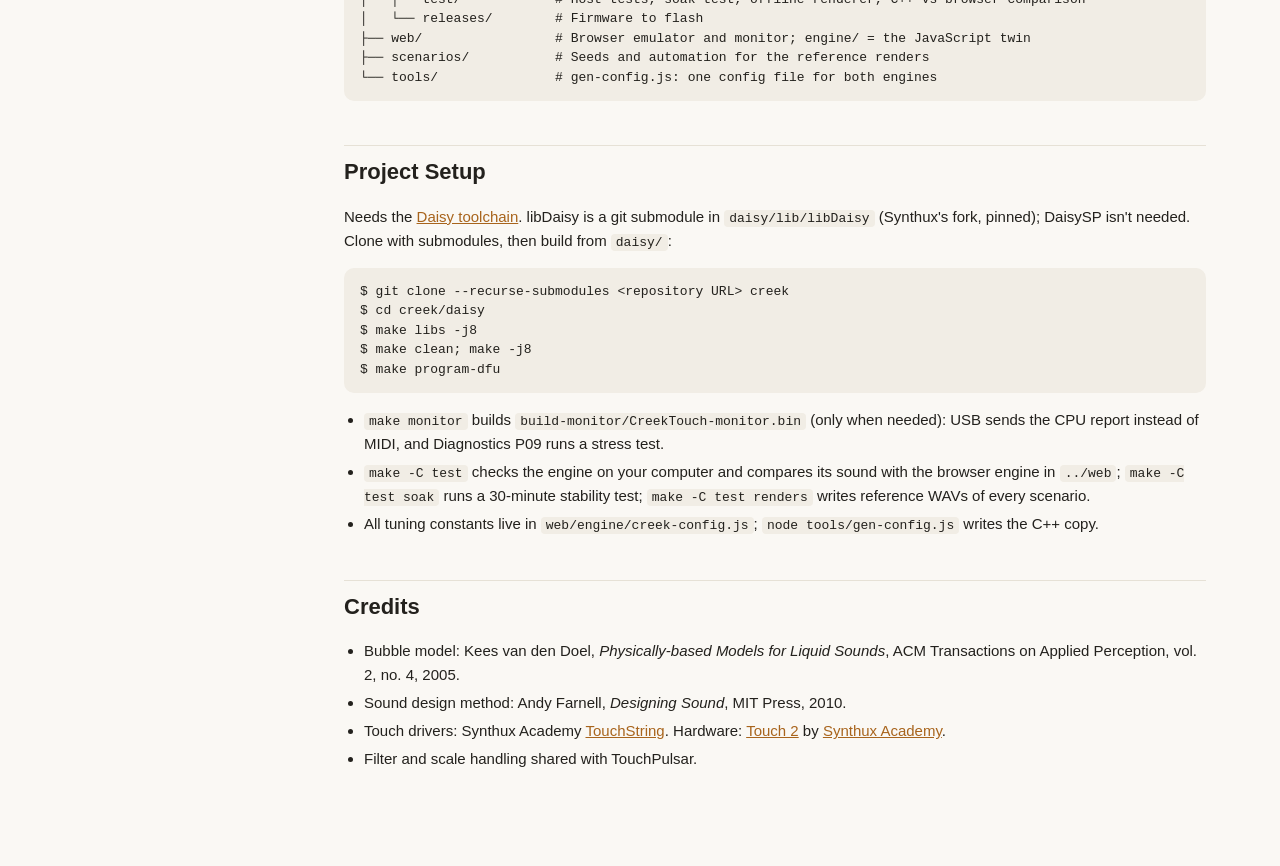
==== commit 4dc75ce5: "v17-cloud: bubble cloud in the firmware, on by default - Cloud (C++ + JS): one low damped mode for t" ====
--- a/daisy/manual.html
+++ b/daisy/manual.html
@@ -129,7 +129,7 @@
   <tr><td class="id">P06</td><td>Deeper run</td><td>Small waterfalls on/off</td></tr>
   <tr><td class="id">P07</td><td>—</td><td>Surface detail on/off</td></tr>
   <tr><td class="id">P08</td><td>—</td><td>All layers on</td></tr>
-  <tr><td class="id">P09</td><td>—</td><td>— <span class="notes">(monitor build: stress test)</span></td></tr>
+  <tr><td class="id">P09</td><td>—</td><td>Bubble cloud on/off <span class="notes">(monitor build: stress test instead)</span></td></tr>
   <tr><td class="id">P10</td><td colspan="3">Modifier:
     <ul>
       <li>Hold P10 + S30: <span class="to">Width</span> (see Knobs)</li>
@@ -173,7 +173,7 @@
     <ul style="margin-bottom:0">
       <li><b>Up</b>: PRESETS (P03–P06 recall the four presets)</li>
       <li><b>Center</b>: NOTES (P03–P09 play the scale; Free flow and Variety apply)</li>
-      <li><b>Down</b>: DIAGNOSTICS (P03–P07 mute layers, P08 all on)</li>
+      <li><b>Down</b>: DIAGNOSTICS (P03–P07 and P09 mute layers, P08 all on)</li>
     </ul>
   </div>
   <div class="card">
@@ -194,6 +194,7 @@
   <li><b>Eddies</b>: two to four overlapping slow swells (0.3–3&nbsp;s; slower with larger Scale, deeper with Roughness) in the rock wake. They have no sound of their own: each one makes the left side surge with more, slightly bigger and lower bubbles, then settle.</li>
   <li><b>Small waterfalls</b>: at the drop, 0.2–4 times a second as Flow rises: a quick fizz of 3–7 tiny bubbles (2.5–10&nbsp;kHz) within 20&nbsp;ms, then 2–8 bubbles settling over the next tenth of a second (more with Aeration), and a short burst of extra air in the drop. Rougher water gives more uneven splashes. Overlapping splashes share a limited energy, so they never swamp the creek.</li>
   <li><b>Surface detail</b>: sparse, very short, quiet high ticks (2–9&nbsp;kHz), more near the drop, at turbulence peaks and right after splashes, in loose bursts rather than a steady crackle. In Notes mode the ticks and the falls' fizz are tuned to the held notes (in their own high octaves; Variety spreads them over the scale), and stay on the last played notes after you let go, until you play new ones.</li>
+  <li><b>Bubble cloud</b>: dense bubbling also rings as one body: a soft, low rumble (about 40–400&nbsp;Hz) under the rock wake and the drop. It comes in around Small cascade density (silent in a trickle), gets lower as the water gets denser and as Scale grows (down to ~40&nbsp;Hz), and splashes give it a push. A cheap approximation of coupled bubble clouds (after Xue et al. 2023), not a physical solver. Diagnostics P09 mutes it.</li>
   <li><b>Filter</b>: hold P11 and move the faders: right = cutoff, left = resonance. A smooth 12&nbsp;dB/oct low-pass on both channels (the same one as TouchPulsar), before the output limiter, so strong resonance can't clip. At power-up it's fully open.</li>
   <li><b>Throw a stone</b> (P01, any mode; MIDI CC 29): a deep plop that falls in pitch (lower with larger Scale), a burst of larger bubbles spreading out from the centre over a third of a second, and a disturbance that settles over 2–3&nbsp;s: air in every part of the creek, more bubbling and splashing, ripples of surface ticks. In still water (Free flow at zero) it stirs the water up and lets it go still again. Pad velocity sets the size of the stone.</li>
   <li><b>Hold</b> (right switch down outside Notes): freezes the slow creek state while bubbles keep coming, to compare one setting with another.</li>
@@ -283,7 +284,7 @@
 <h2 id="emulator">Emulator &amp; Monitor</h2>
 <ul>
   <li><b>Browser emulator</b>: <code>python3 web/serve.py 8766</code>, then open <code>http://localhost:8766</code>. The same panel and the same engine (a JavaScript twin, tested against the firmware's), with pickup, layers and LED behaving as on the hardware. Every knob shows its name, S-number, second layer and value. <b>Enable MIDI</b> plays it from a keyboard on your computer; <b>Render 30&nbsp;s WAV</b> saves what you hear.</li>
-  <li><b>Monitor</b> (also for debugging): the emulator's <b>Monitor</b> button opens it for the emulator; for the Touch, build it with <code>make monitor</code> in <code>daisy/</code> (USB sends the report instead of MIDI, and Diagnostics P09 becomes a stress test), flash <code>build-monitor/CreekTouch-monitor.bin</code>, open <code>http://localhost:8766/monitor.html</code> in Chrome or Edge, plug in the Touch and click <b>Connect</b>. It shows which layers are sounding and how much (bubble voices and rate, played drops / stones, eddies, splash plops, surface ticks, mutes, held notes), the <b>last pressed</b> pad / knob / switch with its meaning, CPU load (average and worst 1&nbsp;ms block), stack use, dropped events and limiter activity. For the worst case use Diagnostics + P09 (stress test); measured on the Touch it stays under 25&nbsp;% (limit 70&nbsp;%).</li>
+  <li><b>Monitor</b> (also for debugging): the emulator's <b>Monitor</b> button opens it for the emulator; for the Touch, build it with <code>make monitor</code> in <code>daisy/</code> (USB sends the report instead of MIDI, and Diagnostics P09 becomes a stress test instead of the cloud mute), flash <code>build-monitor/CreekTouch-monitor.bin</code>, open <code>http://localhost:8766/monitor.html</code> in Chrome or Edge, plug in the Touch and click <b>Connect</b>. It shows which layers are sounding and how much (bubble voices and rate, played drops / stones, eddies, splash plops, surface ticks, mutes, held notes), the <b>last pressed</b> pad / knob / switch with its meaning, CPU load (average and worst 1&nbsp;ms block), stack use, dropped events and limiter activity. For the worst case use Diagnostics + P09 (stress test); measured on the Touch it stays under 25&nbsp;% (limit 70&nbsp;%).</li>
 </ul>
 
 <h2 id="structure">Project Structure</h2>
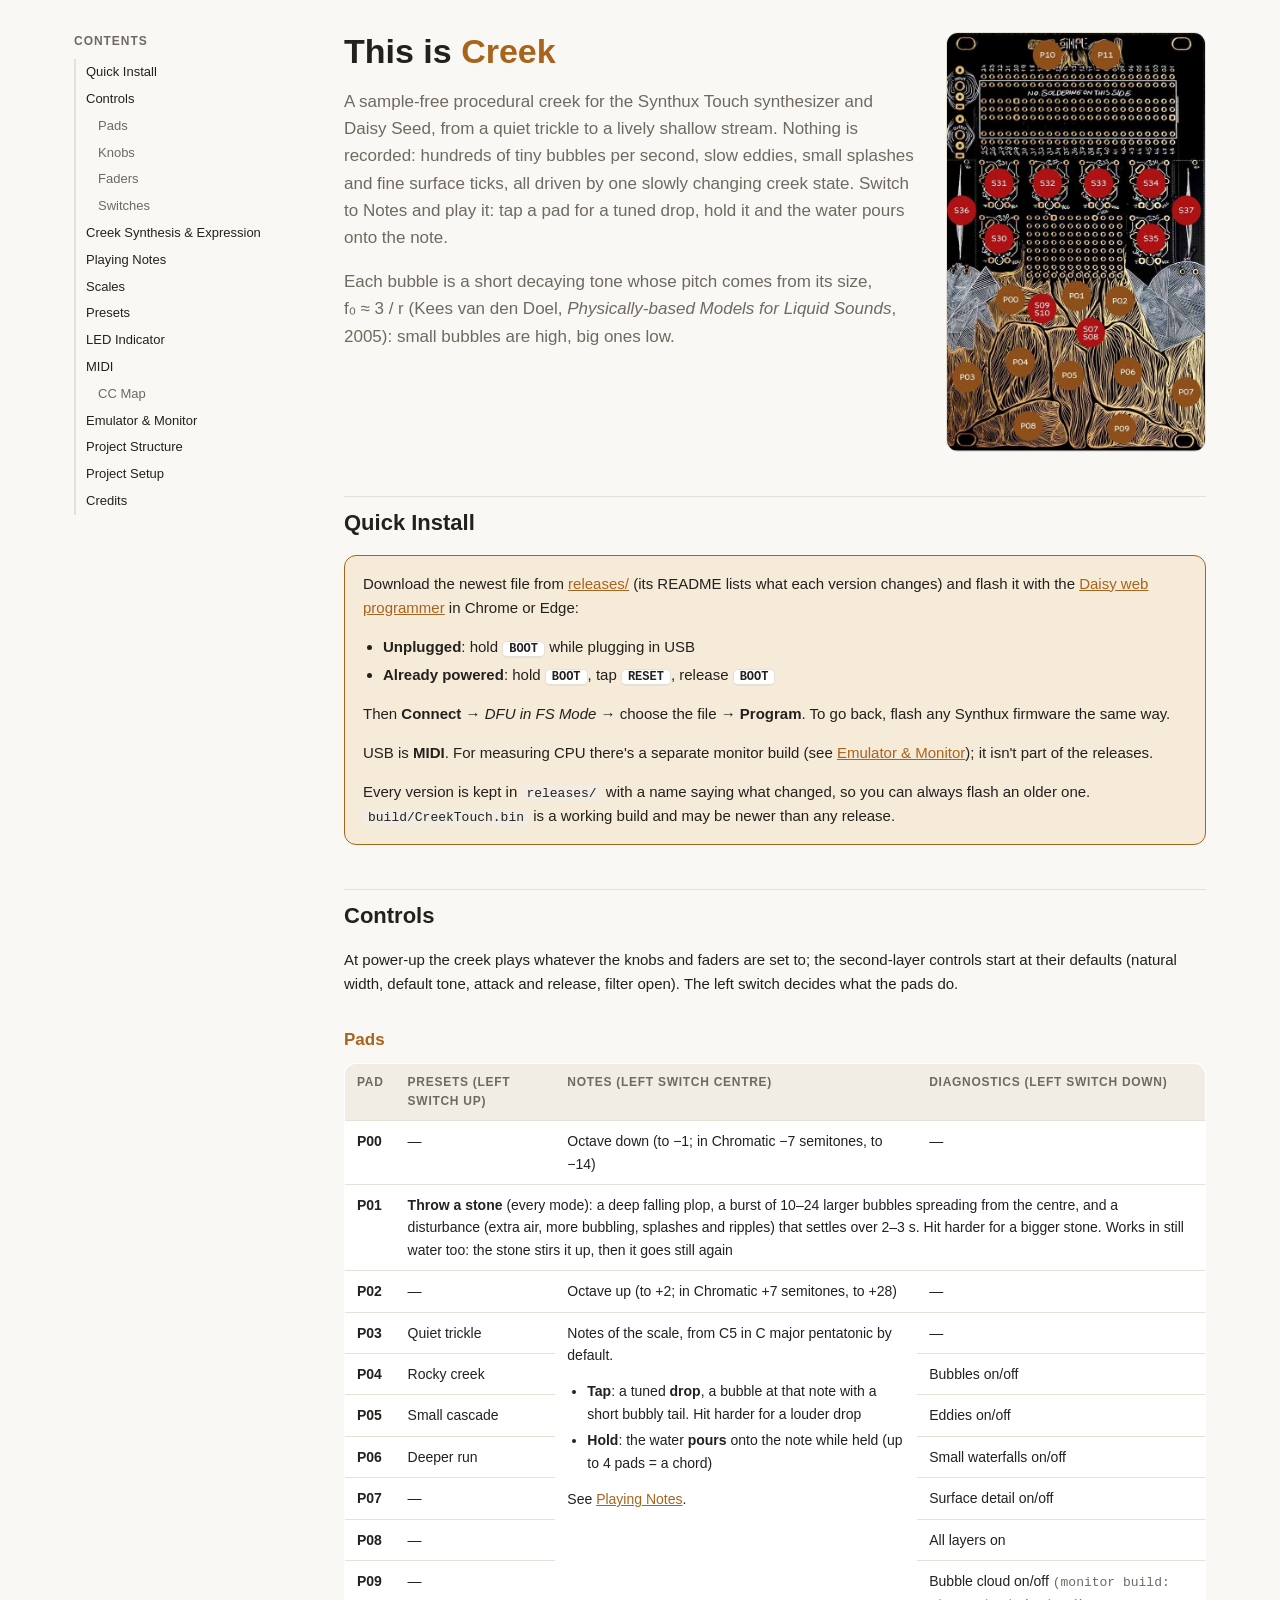
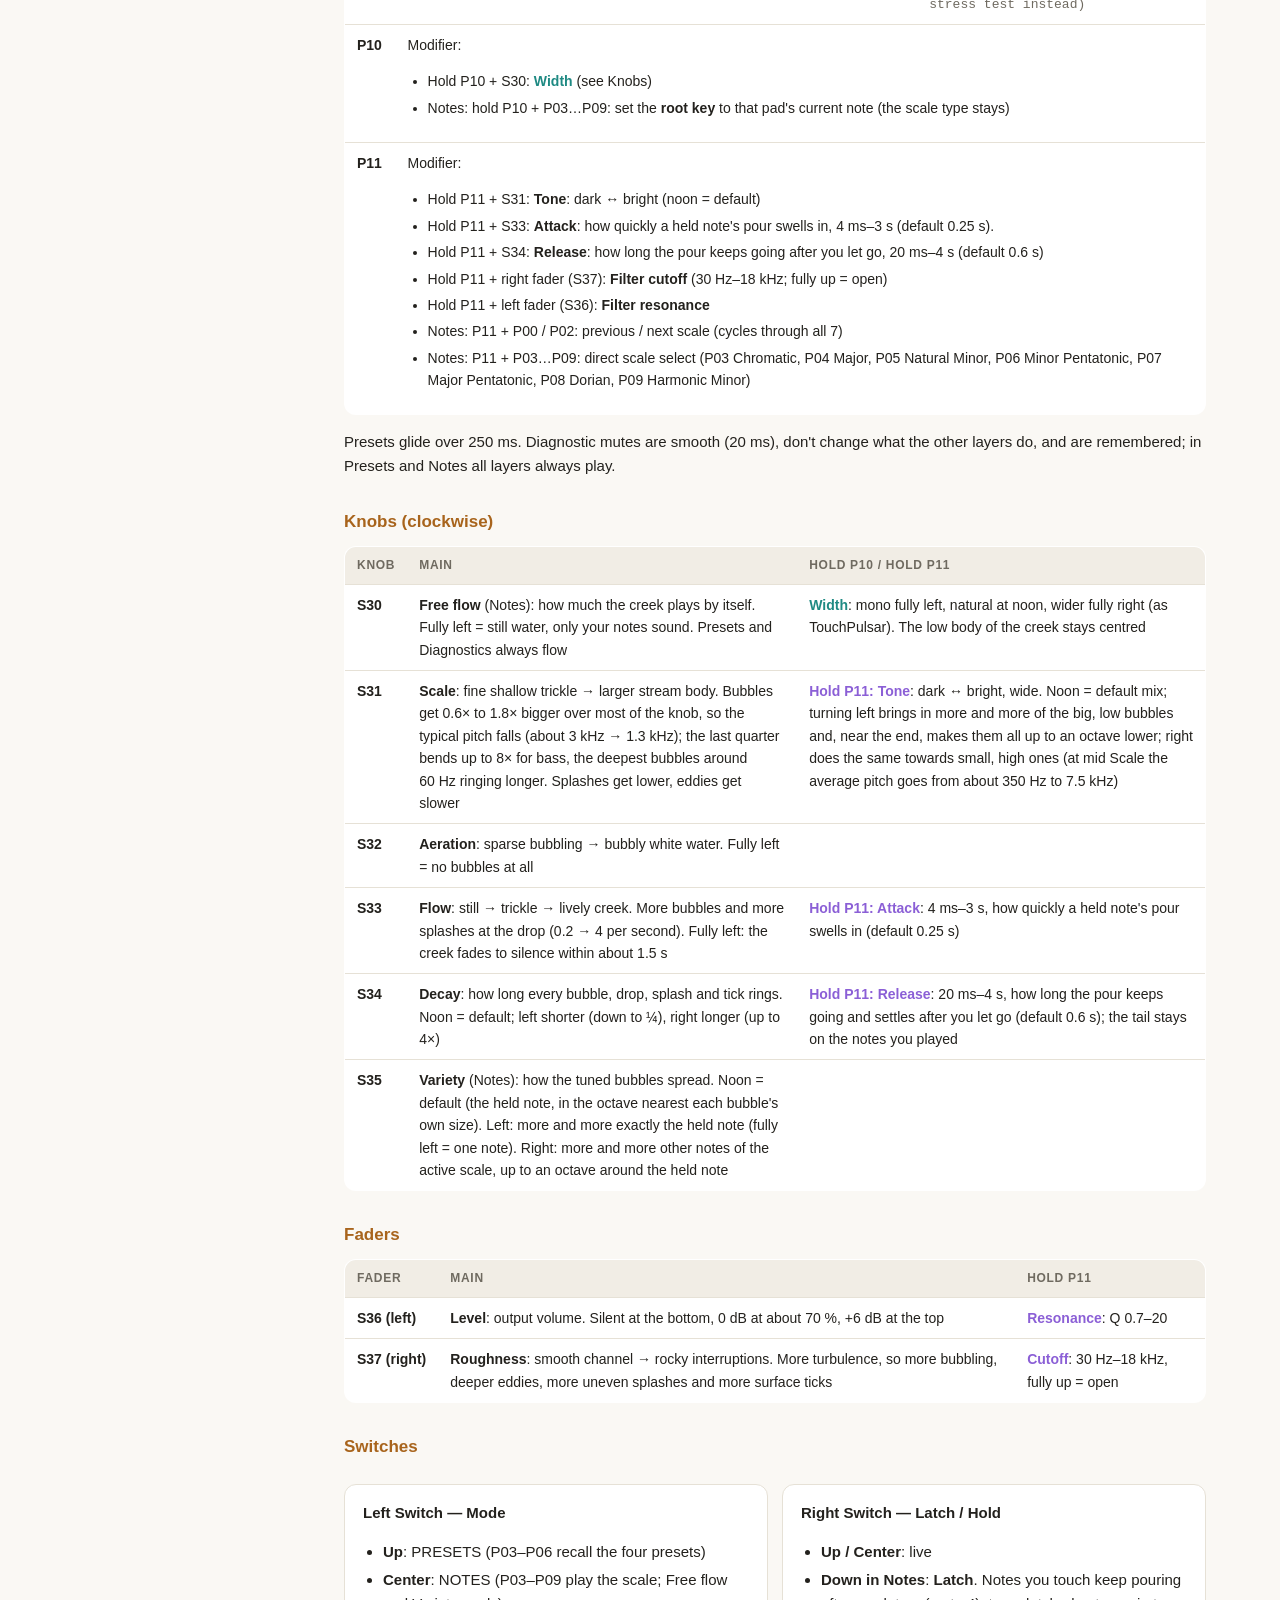
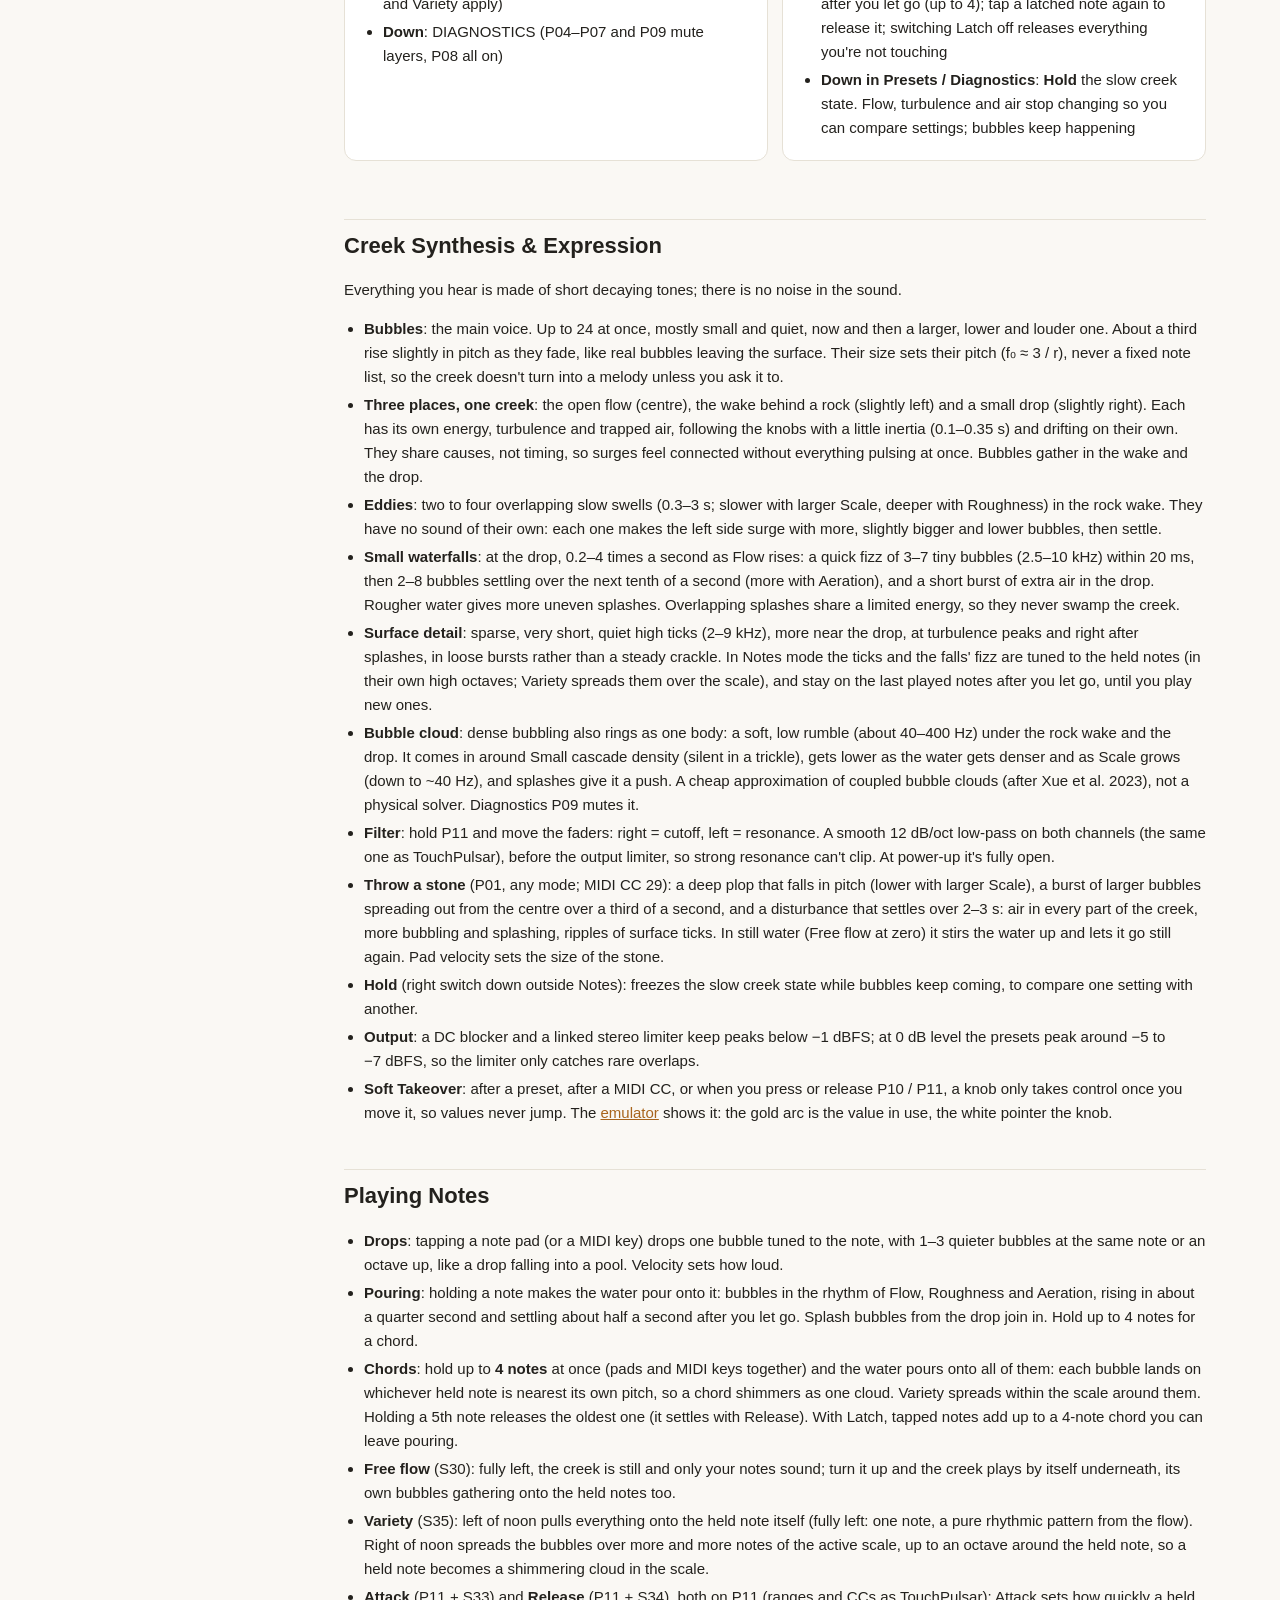
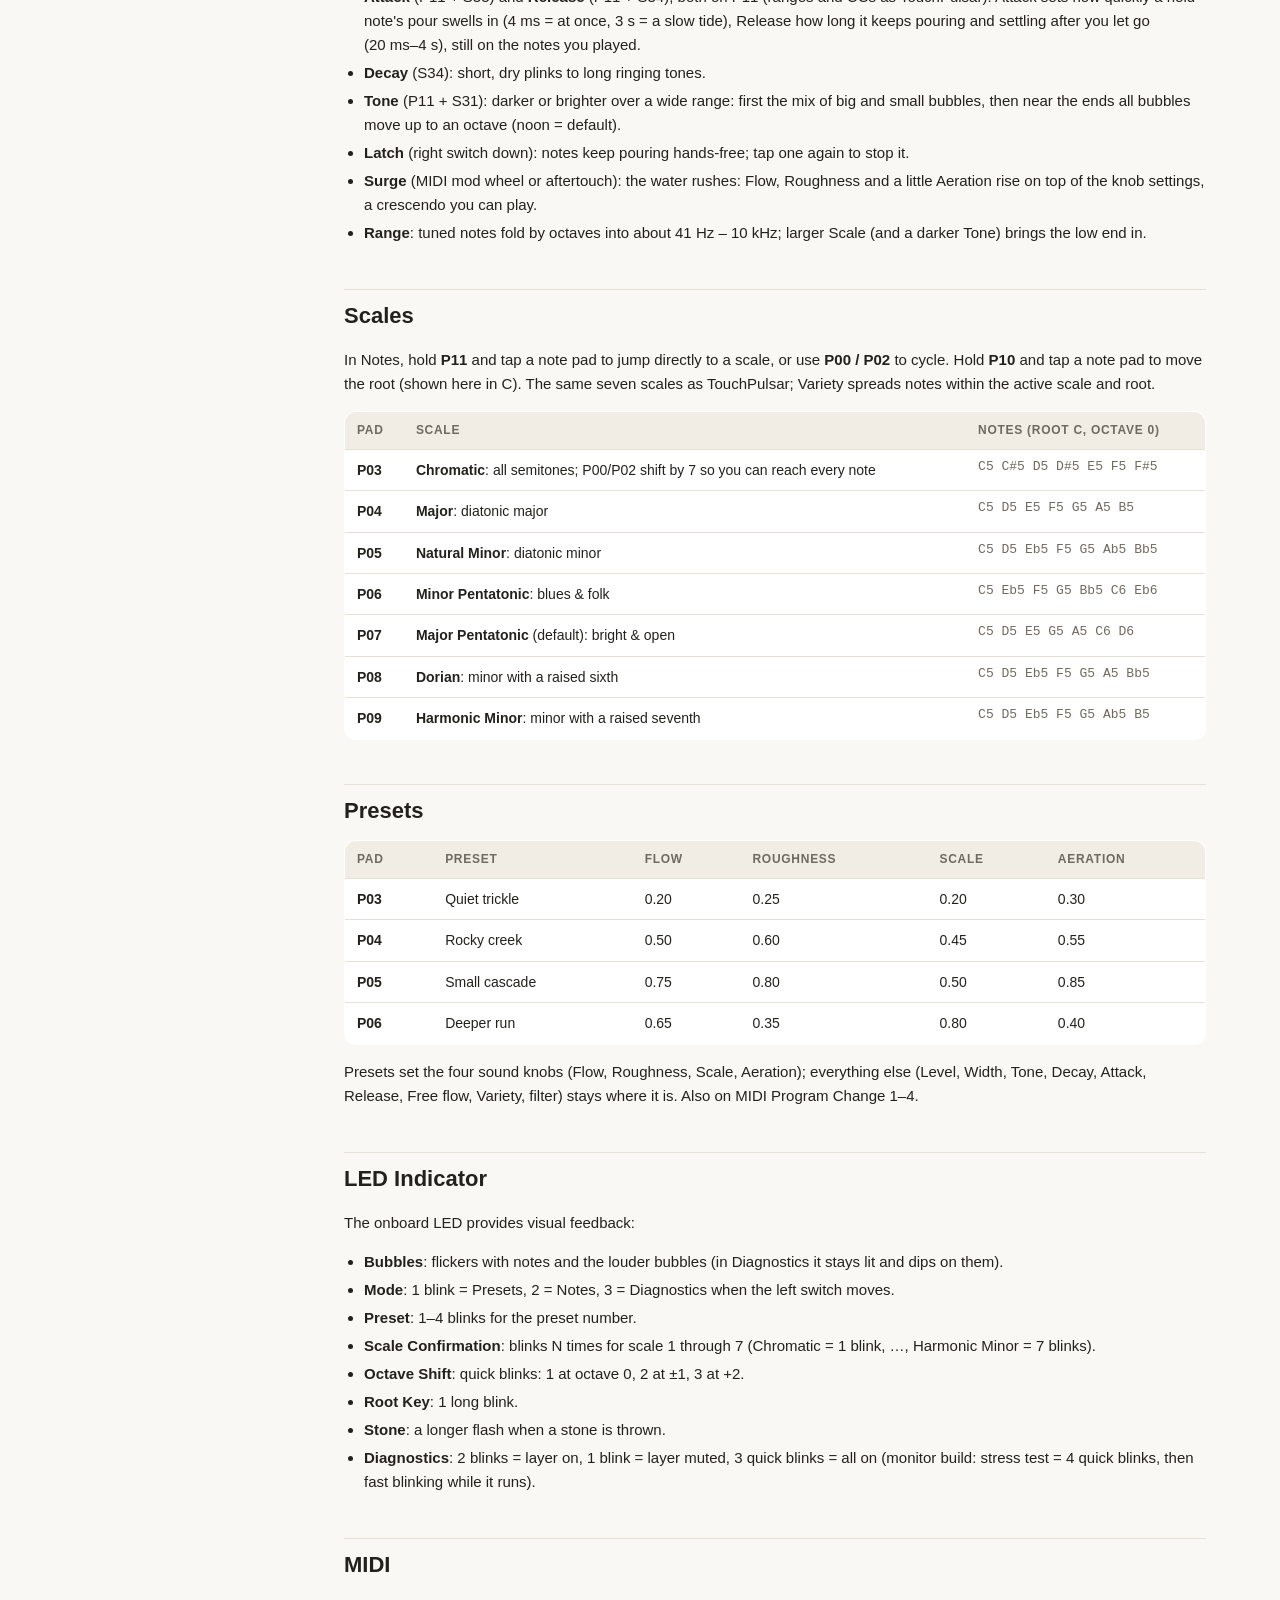
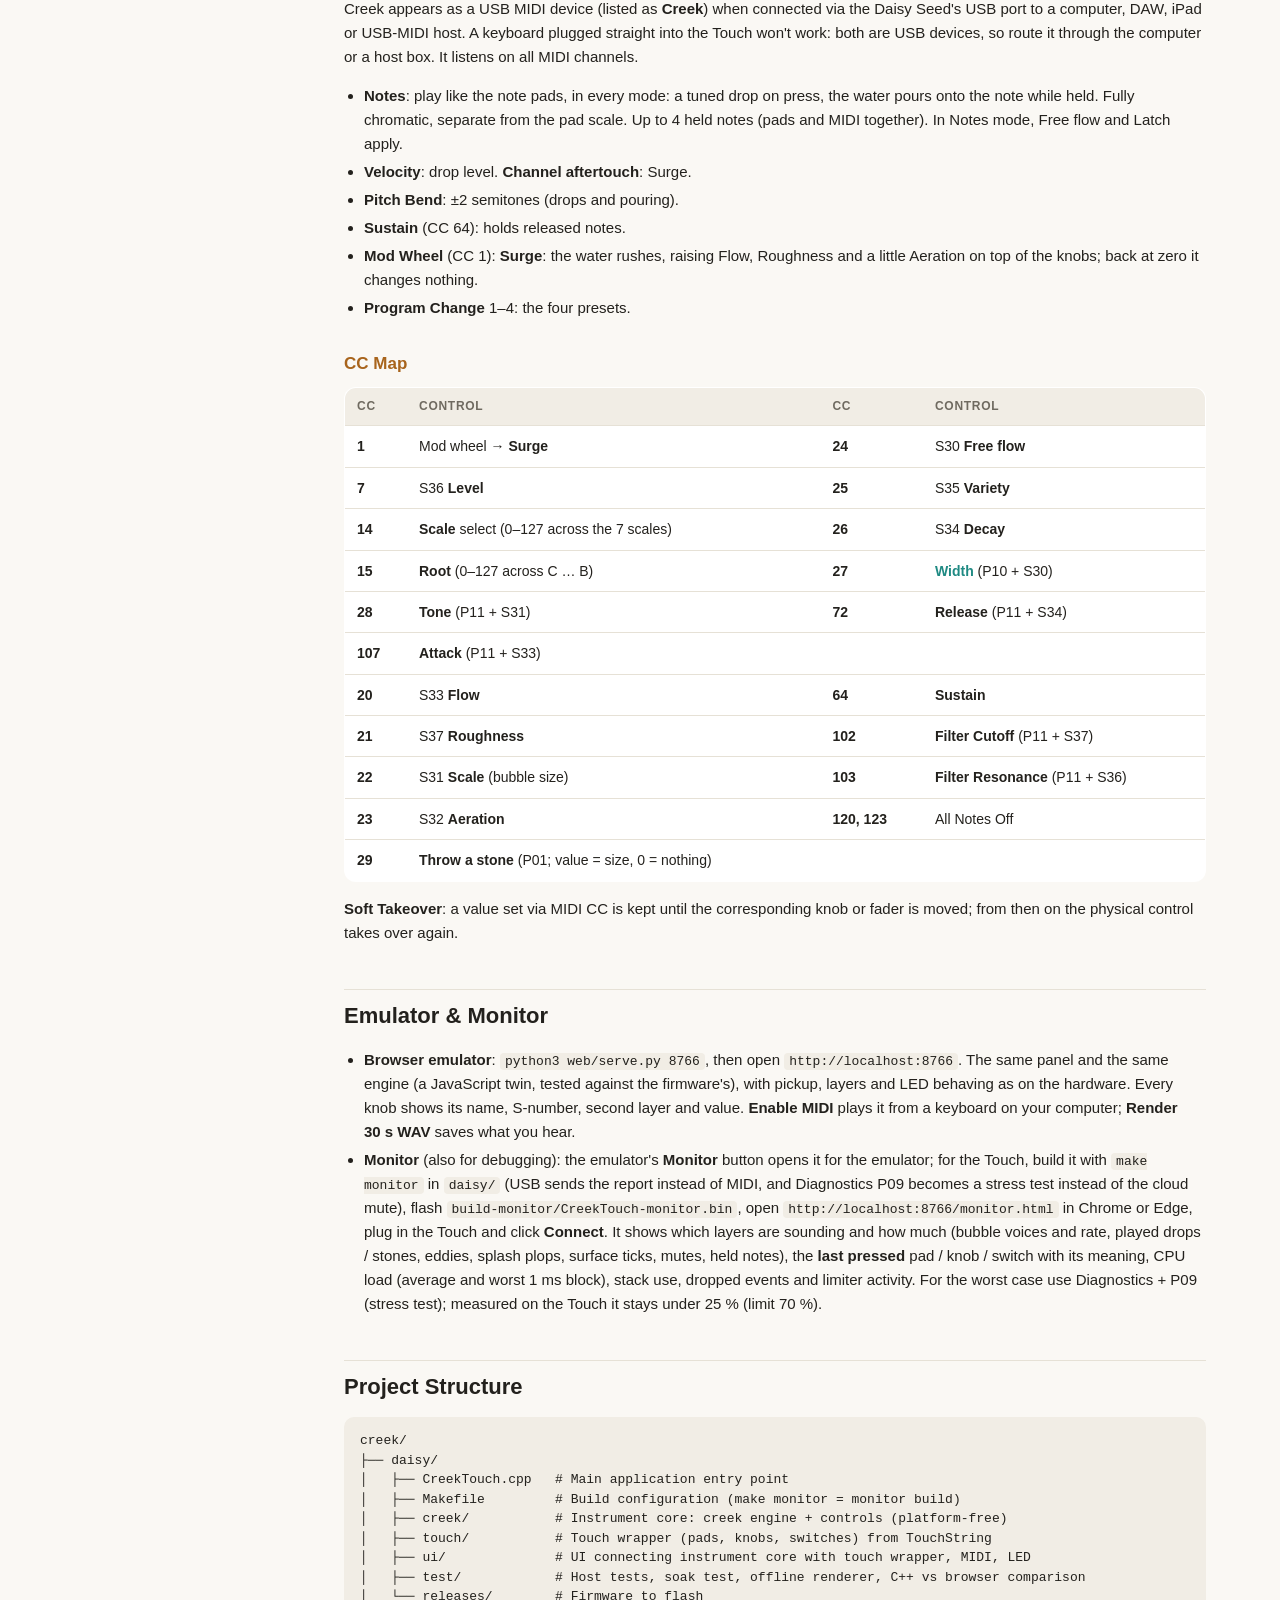
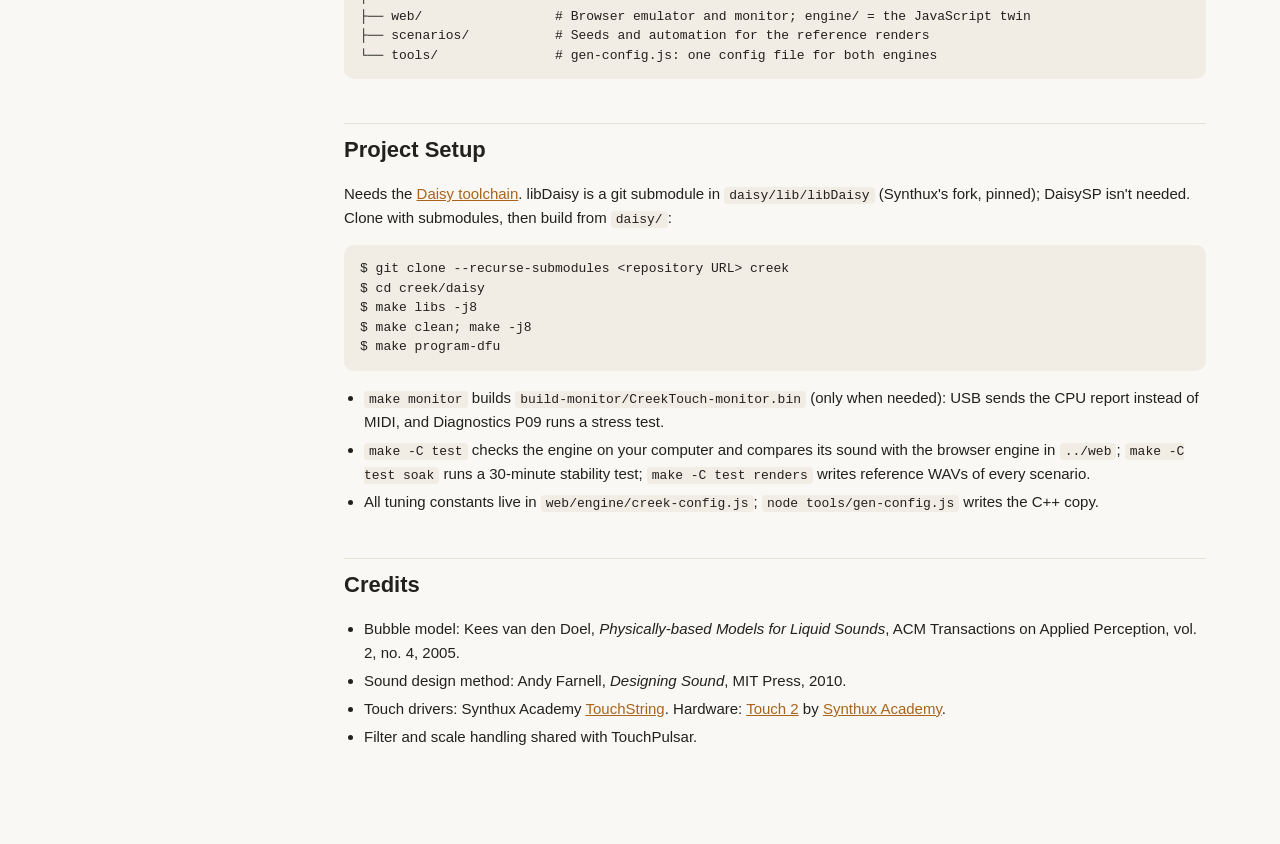
==== commit 8e00a6c7: "Remove the noise wash from both engines; Diagnostics P03 is free - FlowBed, its filters and BED_* co" ====
--- a/daisy/manual.html
+++ b/daisy/manual.html
@@ -123,7 +123,7 @@
     <ul>
       <li><b>Tap</b>: a tuned <b>drop</b>, a bubble at that note with a short bubbly tail. Hit harder for a louder drop</li>
       <li><b>Hold</b>: the water <b>pours</b> onto the note while held (up to 4 pads = a chord)</li>
-    </ul>See <a href="#notes">Playing Notes</a>.</td><td>Flow bed on/off <span class="notes">(the noise wash is off for now: silent)</span></td></tr>
+    </ul>See <a href="#notes">Playing Notes</a>.</td><td>—</td></tr>
   <tr><td class="id">P04</td><td>Rocky creek</td><td>Bubbles on/off</td></tr>
   <tr><td class="id">P05</td><td>Small cascade</td><td>Eddies on/off</td></tr>
   <tr><td class="id">P06</td><td>Deeper run</td><td>Small waterfalls on/off</td></tr>
@@ -173,7 +173,7 @@
     <ul style="margin-bottom:0">
       <li><b>Up</b>: PRESETS (P03–P06 recall the four presets)</li>
       <li><b>Center</b>: NOTES (P03–P09 play the scale; Free flow and Variety apply)</li>
-      <li><b>Down</b>: DIAGNOSTICS (P03–P07 and P09 mute layers, P08 all on)</li>
+      <li><b>Down</b>: DIAGNOSTICS (P04–P07 and P09 mute layers, P08 all on)</li>
     </ul>
   </div>
   <div class="card">
@@ -187,7 +187,7 @@
 </div>
 
 <h2 id="expression">Creek Synthesis &amp; Expression</h2>
-<p>Everything you hear is made of short decaying tones; there is no noise in the sound for now.</p>
+<p>Everything you hear is made of short decaying tones; there is no noise in the sound.</p>
 <ul>
   <li><b>Bubbles</b>: the main voice. Up to 24 at once, mostly small and quiet, now and then a larger, lower and louder one. About a third rise slightly in pitch as they fade, like real bubbles leaving the surface. Their size sets their pitch (f₀&nbsp;≈&nbsp;3&nbsp;/&nbsp;r), never a fixed note list, so the creek doesn't turn into a melody unless you ask it to.</li>
   <li><b>Three places, one creek</b>: the open flow (centre), the wake behind a rock (slightly left) and a small drop (slightly right). Each has its own energy, turbulence and trapped air, following the knobs with a little inertia (0.1–0.35&nbsp;s) and drifting on their own. They share causes, not timing, so surges feel connected without everything pulsing at once. Bubbles gather in the wake and the drop.</li>
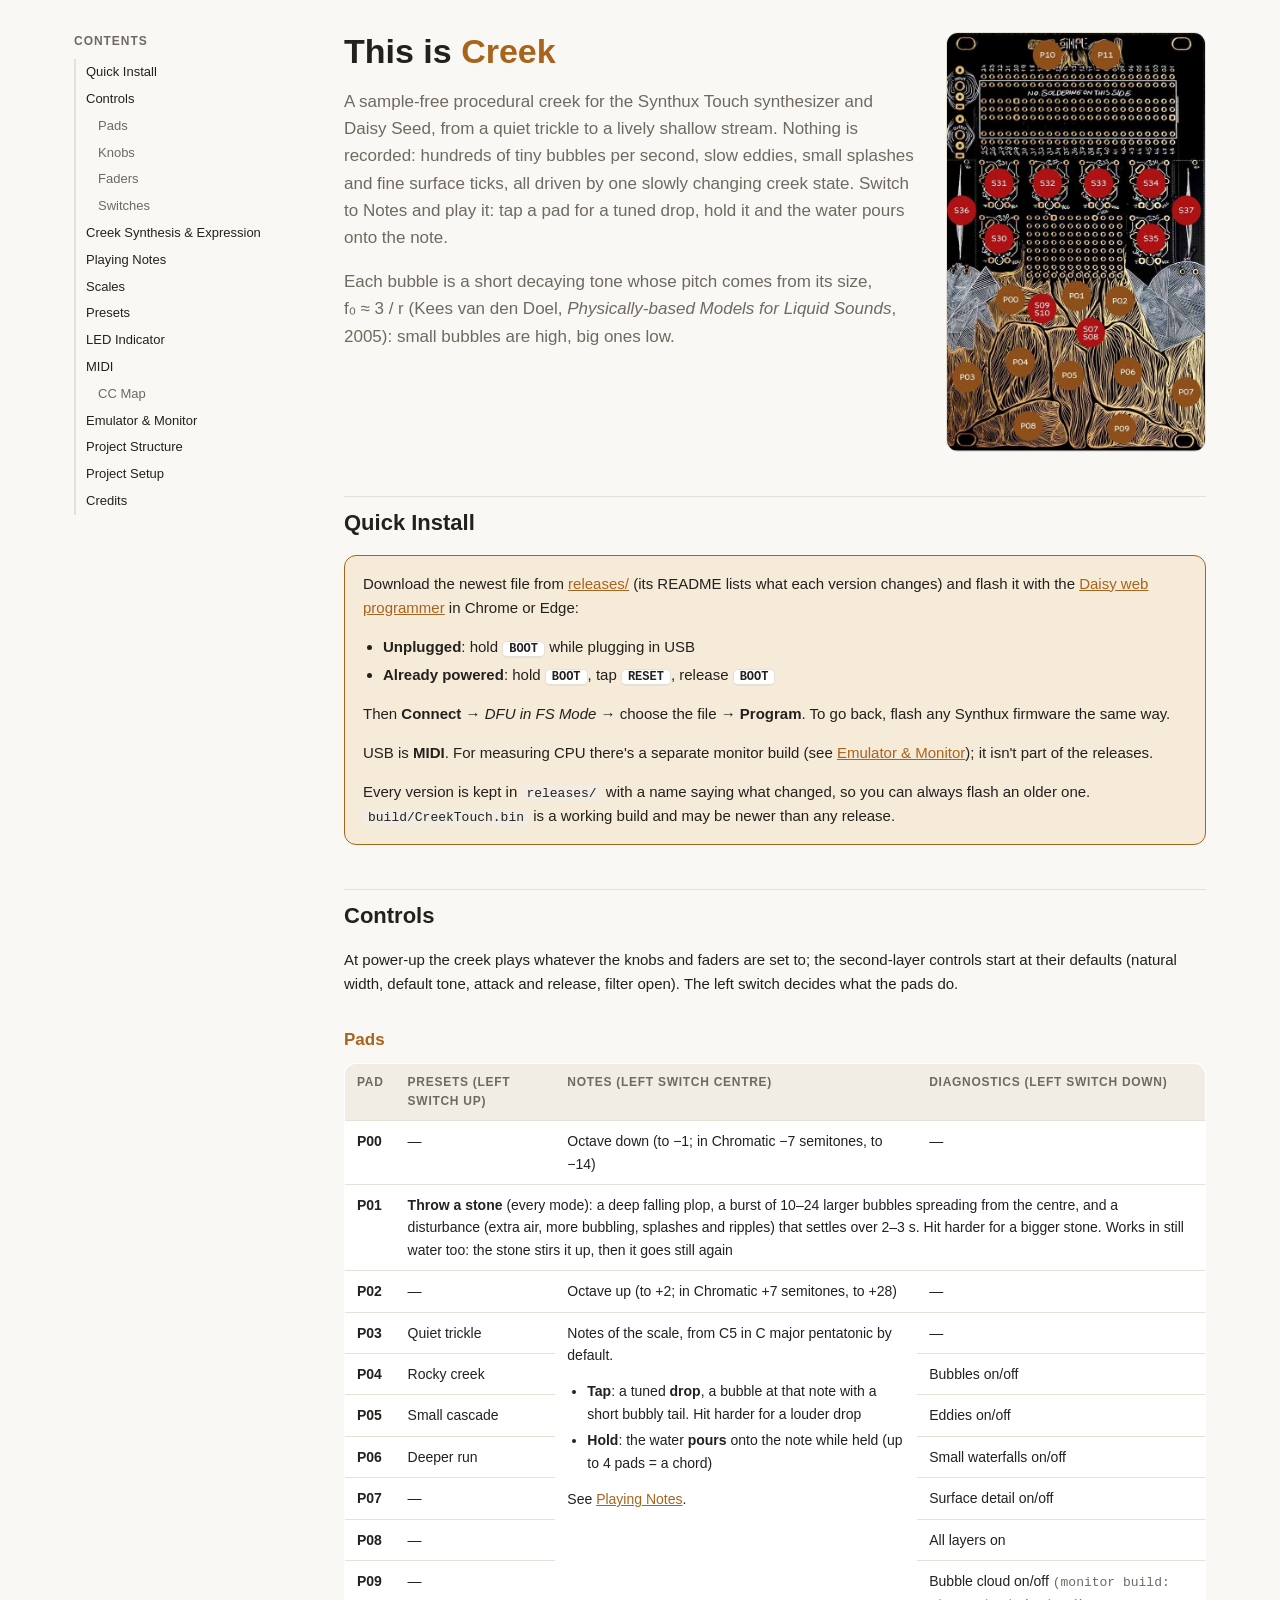
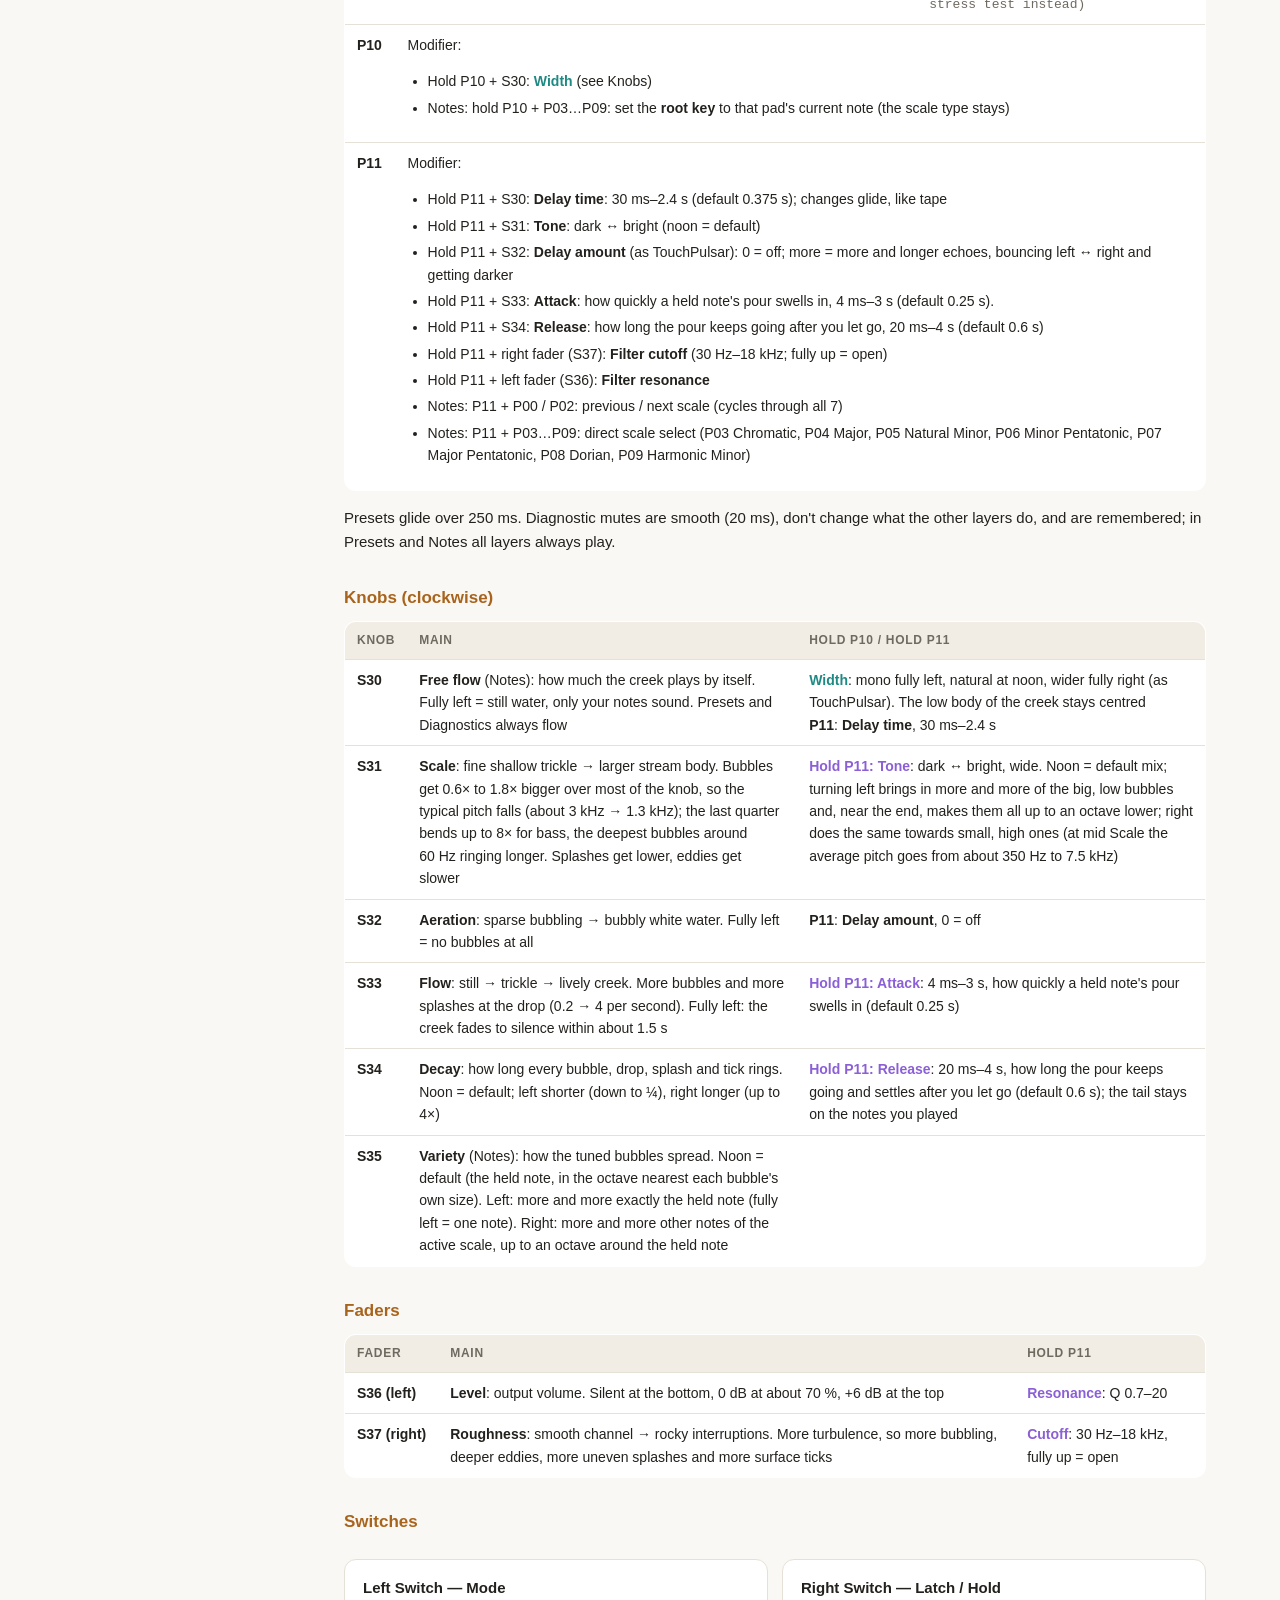
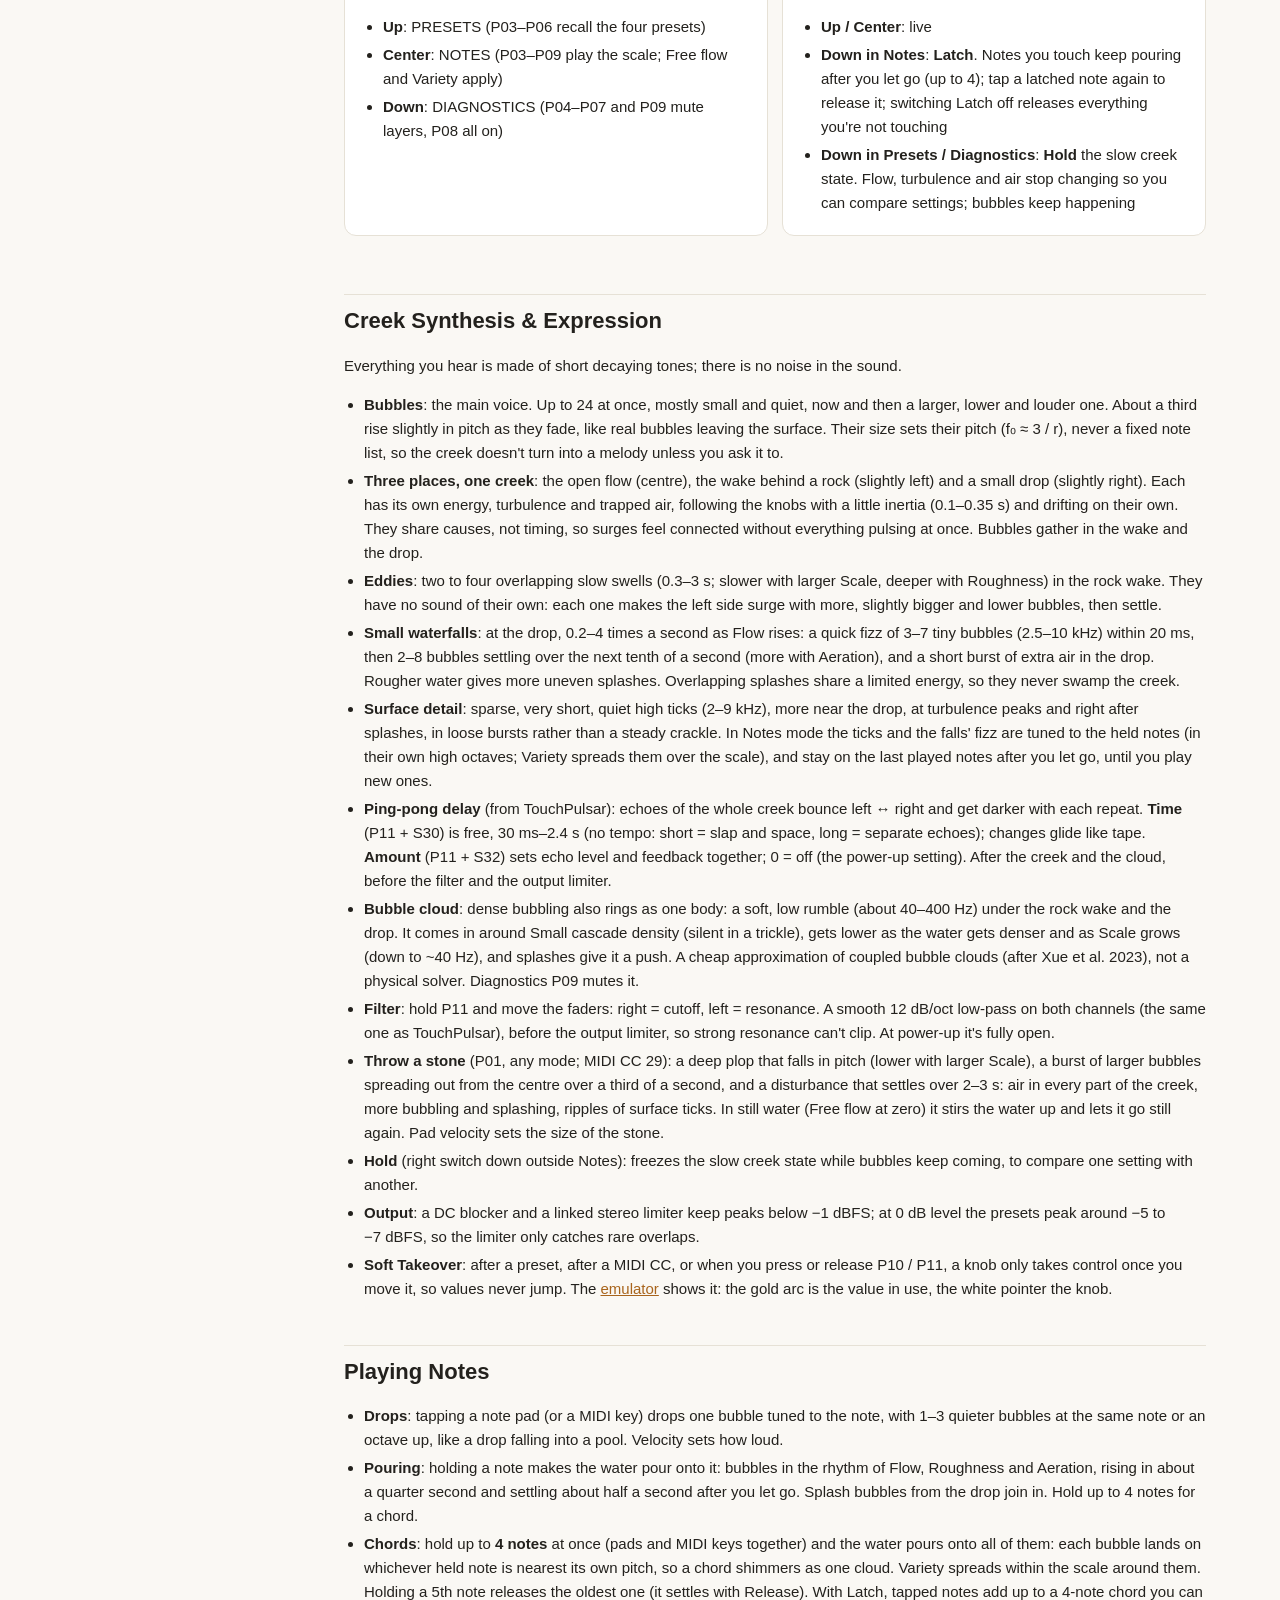
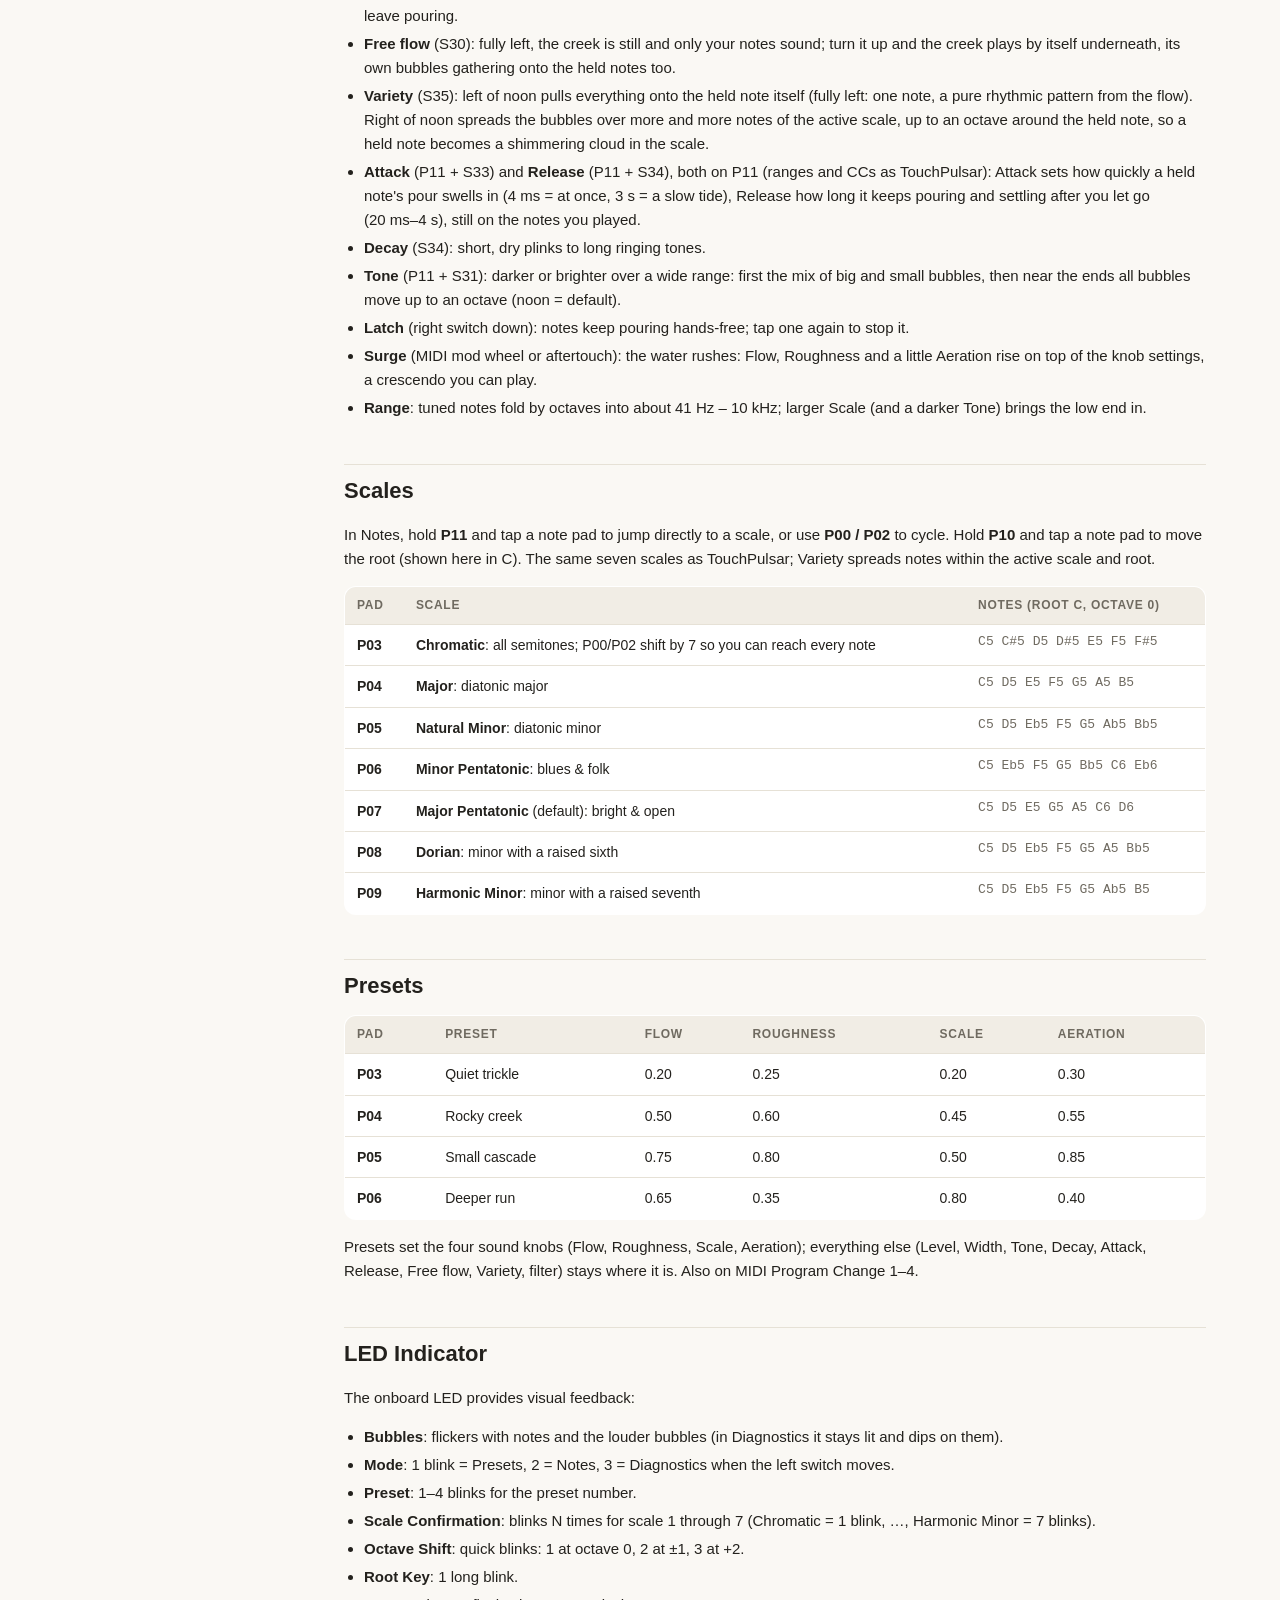
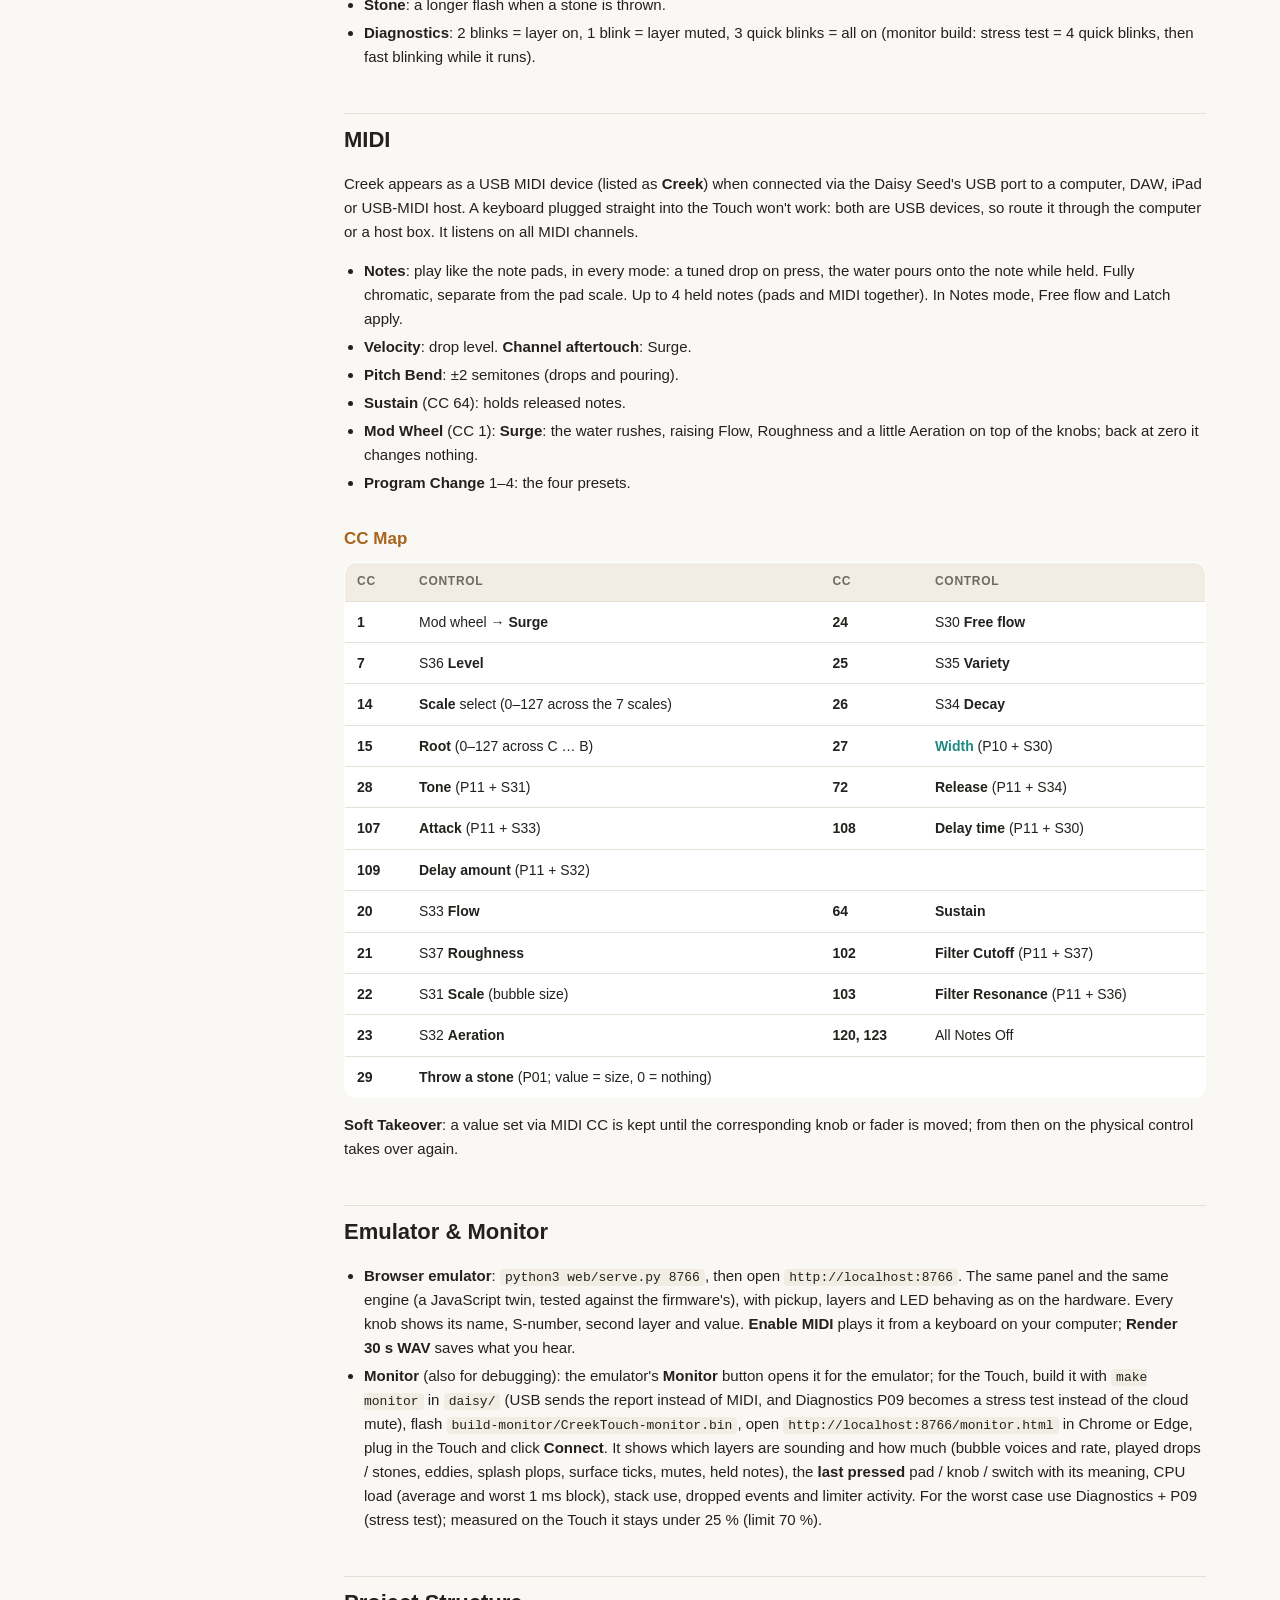
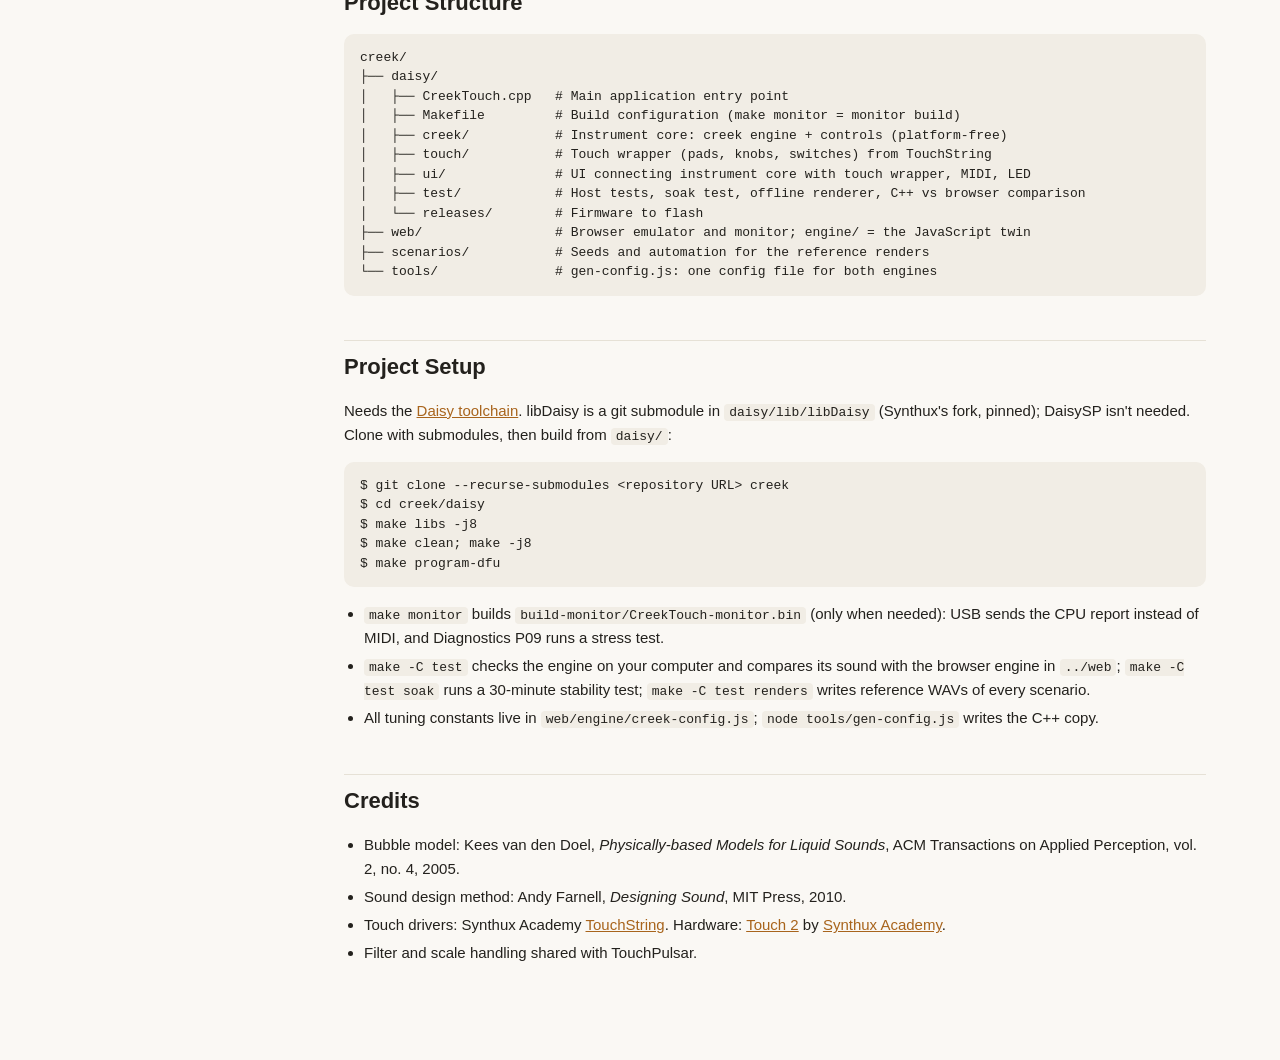
==== commit eb8666b3: "v18-delay: TouchPulsar's ping-pong delay (free time), P11 + S30 / S32, CC 108 / 109 - Delay (C++ + J" ====
--- a/daisy/manual.html
+++ b/daisy/manual.html
@@ -137,7 +137,9 @@
     </ul></td></tr>
   <tr><td class="id">P11</td><td colspan="3">Modifier:
     <ul>
+      <li>Hold P11 + S30: <b>Delay time</b>: 30&nbsp;ms–2.4&nbsp;s (default 0.375&nbsp;s); changes glide, like tape</li>
       <li>Hold P11 + S31: <b>Tone</b>: dark ↔ bright (noon = default)</li>
+      <li>Hold P11 + S32: <b>Delay amount</b> (as TouchPulsar): 0 = off; more = more and longer echoes, bouncing left ↔ right and getting darker</li>
       <li>Hold P11 + S33: <b>Attack</b>: how quickly a held note's pour swells in, 4&nbsp;ms–3&nbsp;s (default 0.25&nbsp;s). </li>
       <li>Hold P11 + S34: <b>Release</b>: how long the pour keeps going after you let go, 20&nbsp;ms–4&nbsp;s (default 0.6&nbsp;s)</li>
       <li>Hold P11 + right fader (S37): <b>Filter cutoff</b> (30&nbsp;Hz–18&nbsp;kHz; fully up = open)</li>
@@ -151,9 +153,9 @@
 <h3 id="knobs">Knobs (clockwise)</h3>
 <table>
   <tr><th>Knob</th><th>Main</th><th>Hold P10 / Hold P11</th></tr>
-  <tr><td class="id">S30</td><td><b>Free flow</b> (Notes): how much the creek plays by itself. Fully left = still water, only your notes sound. Presets and Diagnostics always flow</td><td><span class="to">Width</span>: mono fully left, natural at noon, wider fully right (as TouchPulsar). The low body of the creek stays centred</td></tr>
+  <tr><td class="id">S30</td><td><b>Free flow</b> (Notes): how much the creek plays by itself. Fully left = still water, only your notes sound. Presets and Diagnostics always flow</td><td><span class="to">Width</span>: mono fully left, natural at noon, wider fully right (as TouchPulsar). The low body of the creek stays centred<br><b>P11</b>: <b>Delay time</b>, 30&nbsp;ms–2.4&nbsp;s</td></tr>
   <tr><td class="id">S31</td><td><b>Scale</b>: fine shallow trickle → larger stream body. Bubbles get 0.6× to 1.8× bigger over most of the knob, so the typical pitch falls (about 3&nbsp;kHz → 1.3&nbsp;kHz); the last quarter bends up to 8× for bass, the deepest bubbles around 60&nbsp;Hz ringing longer. Splashes get lower, eddies get slower</td><td><b style="color:#8b5fd6">Hold P11: Tone</b>: dark ↔ bright, wide. Noon = default mix; turning left brings in more and more of the big, low bubbles and, near the end, makes them all up to an octave lower; right does the same towards small, high ones (at mid Scale the average pitch goes from about 350&nbsp;Hz to 7.5&nbsp;kHz)</td></tr>
-  <tr><td class="id">S32</td><td><b>Aeration</b>: sparse bubbling → bubbly white water. Fully left = no bubbles at all</td><td></td></tr>
+  <tr><td class="id">S32</td><td><b>Aeration</b>: sparse bubbling → bubbly white water. Fully left = no bubbles at all</td><td><b>P11</b>: <b>Delay amount</b>, 0 = off</td></tr>
   <tr><td class="id">S33</td><td><b>Flow</b>: still → trickle → lively creek. More bubbles and more splashes at the drop (0.2 → 4 per second). Fully left: the creek fades to silence within about 1.5&nbsp;s</td><td><b style="color:#8b5fd6">Hold P11: Attack</b>: 4&nbsp;ms–3&nbsp;s, how quickly a held note's pour swells in (default 0.25&nbsp;s)</td></tr>
   <tr><td class="id">S34</td><td><b>Decay</b>: how long every bubble, drop, splash and tick rings. Noon = default; left shorter (down to ¼), right longer (up to 4×)</td><td><b style="color:#8b5fd6">Hold P11: Release</b>: 20&nbsp;ms–4&nbsp;s, how long the pour keeps going and settles after you let go (default 0.6&nbsp;s); the tail stays on the notes you played</td></tr>
   <tr><td class="id">S35</td><td><b>Variety</b> (Notes): how the tuned bubbles spread. Noon = default (the held note, in the octave nearest each bubble's own size). Left: more and more exactly the held note (fully left = one note). Right: more and more other notes of the active scale, up to an octave around the held note</td><td></td></tr>
@@ -194,6 +196,7 @@
   <li><b>Eddies</b>: two to four overlapping slow swells (0.3–3&nbsp;s; slower with larger Scale, deeper with Roughness) in the rock wake. They have no sound of their own: each one makes the left side surge with more, slightly bigger and lower bubbles, then settle.</li>
   <li><b>Small waterfalls</b>: at the drop, 0.2–4 times a second as Flow rises: a quick fizz of 3–7 tiny bubbles (2.5–10&nbsp;kHz) within 20&nbsp;ms, then 2–8 bubbles settling over the next tenth of a second (more with Aeration), and a short burst of extra air in the drop. Rougher water gives more uneven splashes. Overlapping splashes share a limited energy, so they never swamp the creek.</li>
   <li><b>Surface detail</b>: sparse, very short, quiet high ticks (2–9&nbsp;kHz), more near the drop, at turbulence peaks and right after splashes, in loose bursts rather than a steady crackle. In Notes mode the ticks and the falls' fizz are tuned to the held notes (in their own high octaves; Variety spreads them over the scale), and stay on the last played notes after you let go, until you play new ones.</li>
+  <li><b>Ping-pong delay</b> (from TouchPulsar): echoes of the whole creek bounce left ↔ right and get darker with each repeat. <b>Time</b> (P11 + S30) is free, 30&nbsp;ms–2.4&nbsp;s (no tempo: short = slap and space, long = separate echoes); changes glide like tape. <b>Amount</b> (P11 + S32) sets echo level and feedback together; 0 = off (the power-up setting). After the creek and the cloud, before the filter and the output limiter.</li>
   <li><b>Bubble cloud</b>: dense bubbling also rings as one body: a soft, low rumble (about 40–400&nbsp;Hz) under the rock wake and the drop. It comes in around Small cascade density (silent in a trickle), gets lower as the water gets denser and as Scale grows (down to ~40&nbsp;Hz), and splashes give it a push. A cheap approximation of coupled bubble clouds (after Xue et al. 2023), not a physical solver. Diagnostics P09 mutes it.</li>
   <li><b>Filter</b>: hold P11 and move the faders: right = cutoff, left = resonance. A smooth 12&nbsp;dB/oct low-pass on both channels (the same one as TouchPulsar), before the output limiter, so strong resonance can't clip. At power-up it's fully open.</li>
   <li><b>Throw a stone</b> (P01, any mode; MIDI CC 29): a deep plop that falls in pitch (lower with larger Scale), a burst of larger bubbles spreading out from the centre over a third of a second, and a disturbance that settles over 2–3&nbsp;s: air in every part of the creek, more bubbling and splashing, ripples of surface ticks. In still water (Free flow at zero) it stirs the water up and lets it go still again. Pad velocity sets the size of the stone.</li>
@@ -272,7 +275,8 @@
   <tr><td class="id">14</td><td><b>Scale</b> select (0–127 across the 7 scales)</td><td class="id">26</td><td>S34 <b>Decay</b></td></tr>
   <tr><td class="id">15</td><td><b>Root</b> (0–127 across C … B)</td><td class="id">27</td><td><span class="to">Width</span> (P10 + S30)</td></tr>
   <tr><td class="id">28</td><td><b>Tone</b> (P11 + S31)</td><td class="id">72</td><td><b>Release</b> (P11 + S34)</td></tr>
-  <tr><td class="id">107</td><td><b>Attack</b> (P11 + S33)</td><td></td><td></td></tr>
+  <tr><td class="id">107</td><td><b>Attack</b> (P11 + S33)</td><td class="id">108</td><td><b>Delay time</b> (P11 + S30)</td></tr>
+  <tr><td class="id">109</td><td><b>Delay amount</b> (P11 + S32)</td><td></td><td></td></tr>
   <tr><td class="id">20</td><td>S33 <b>Flow</b></td><td class="id">64</td><td><b>Sustain</b></td></tr>
   <tr><td class="id">21</td><td>S37 <b>Roughness</b></td><td class="id">102</td><td><b>Filter Cutoff</b> (P11 + S37)</td></tr>
   <tr><td class="id">22</td><td>S31 <b>Scale</b> (bubble size)</td><td class="id">103</td><td><b>Filter Resonance</b> (P11 + S36)</td></tr>
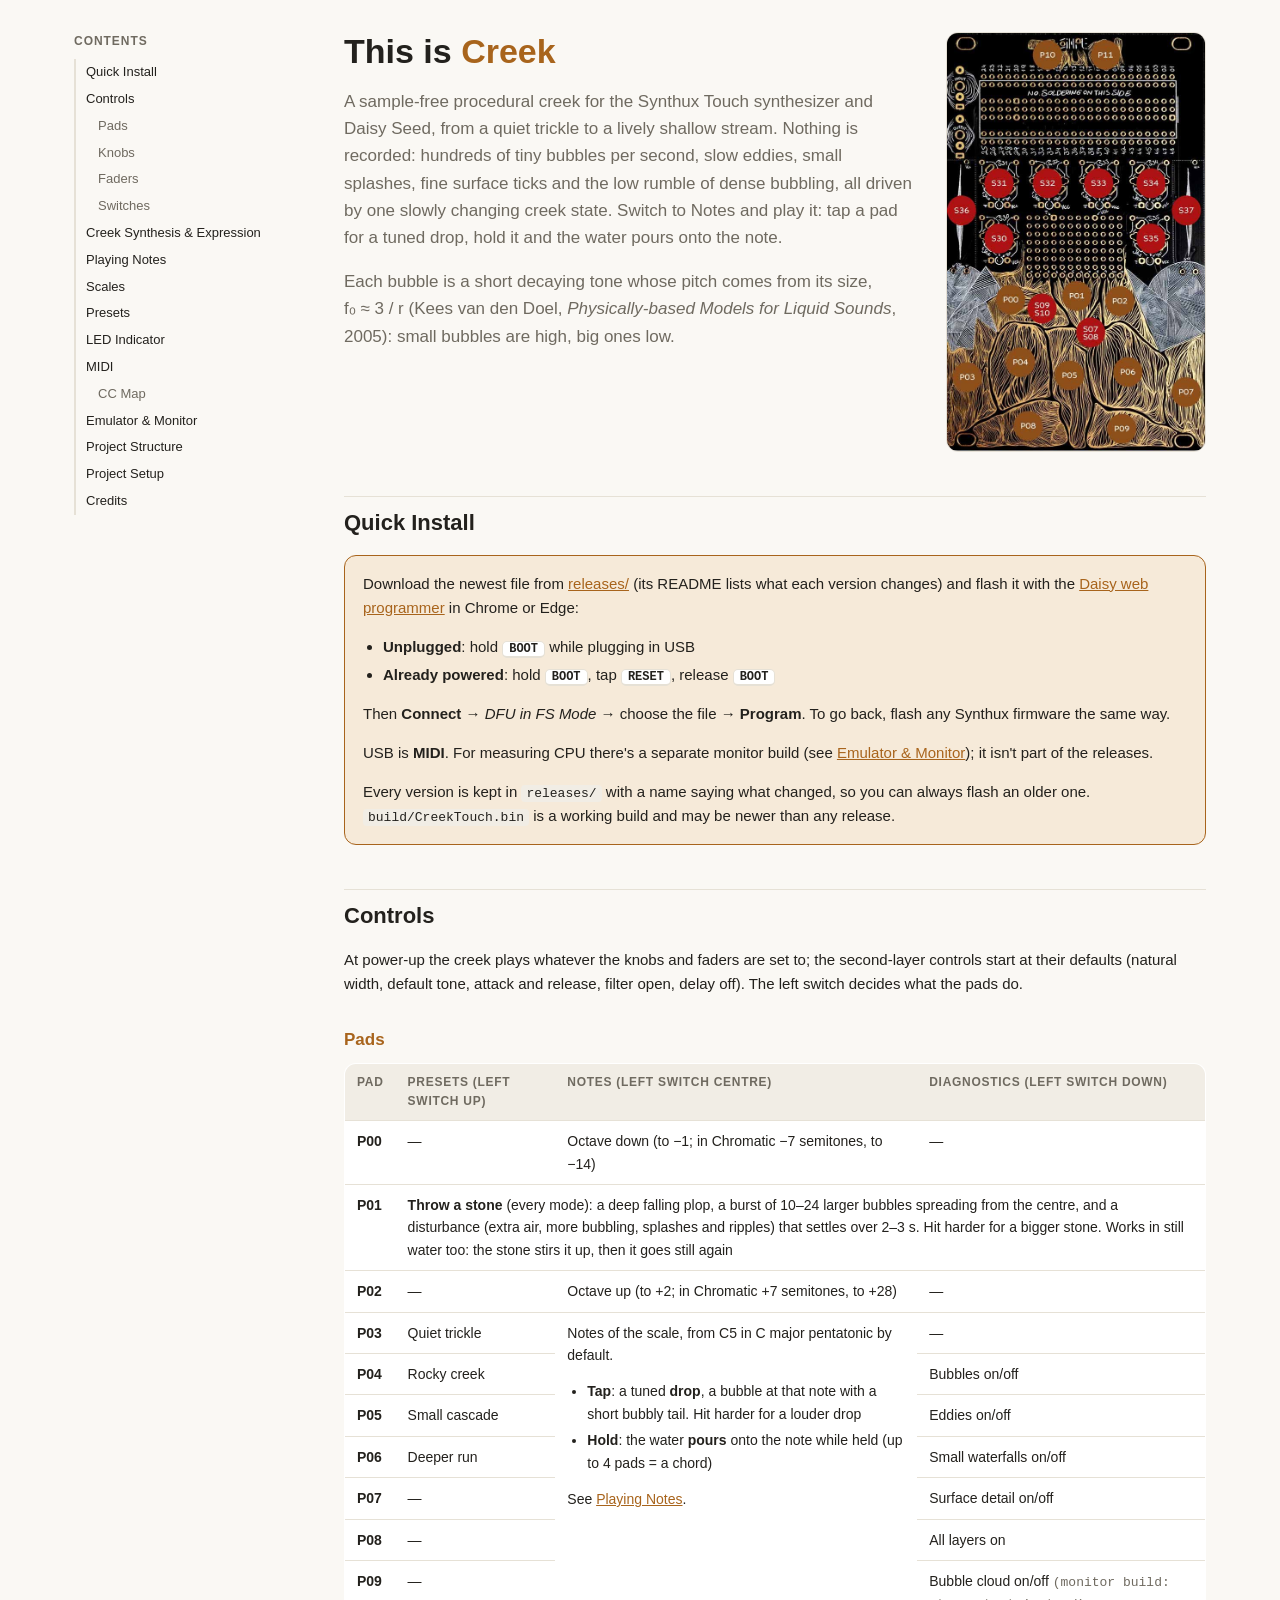
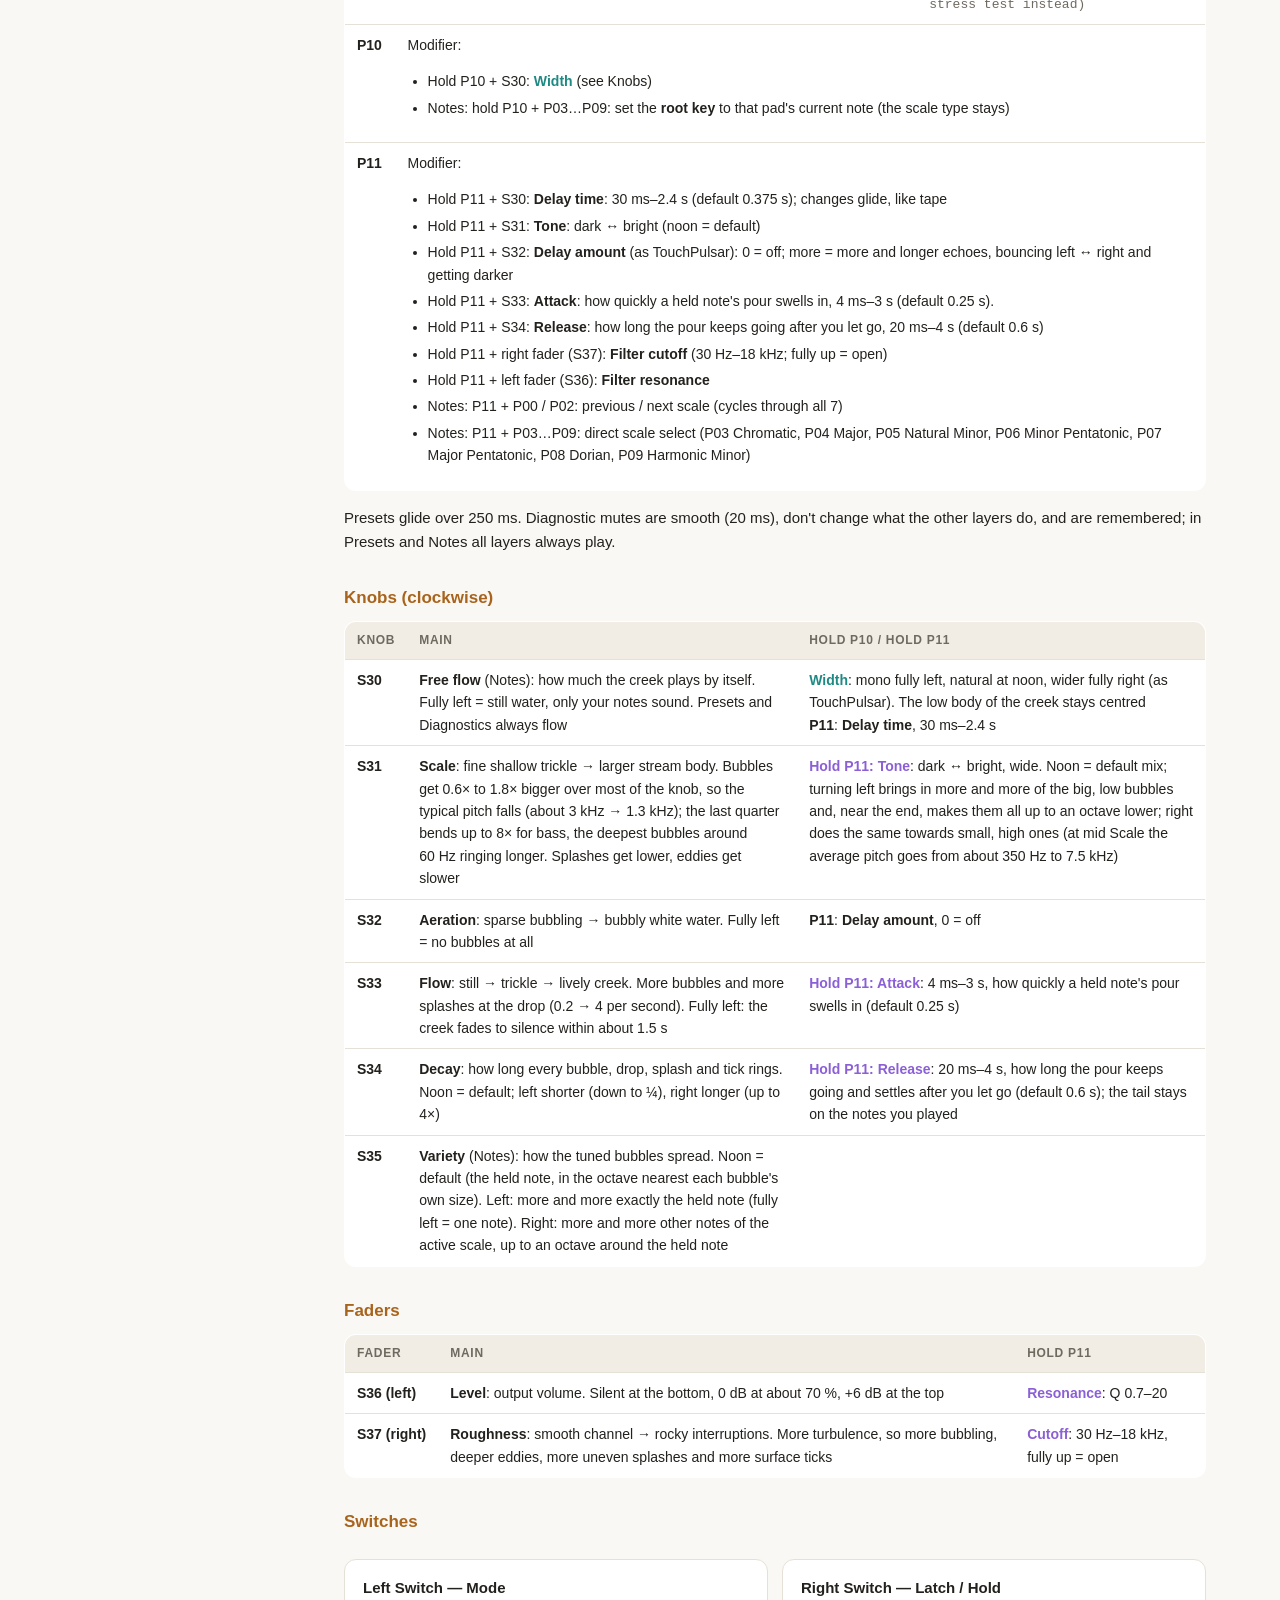
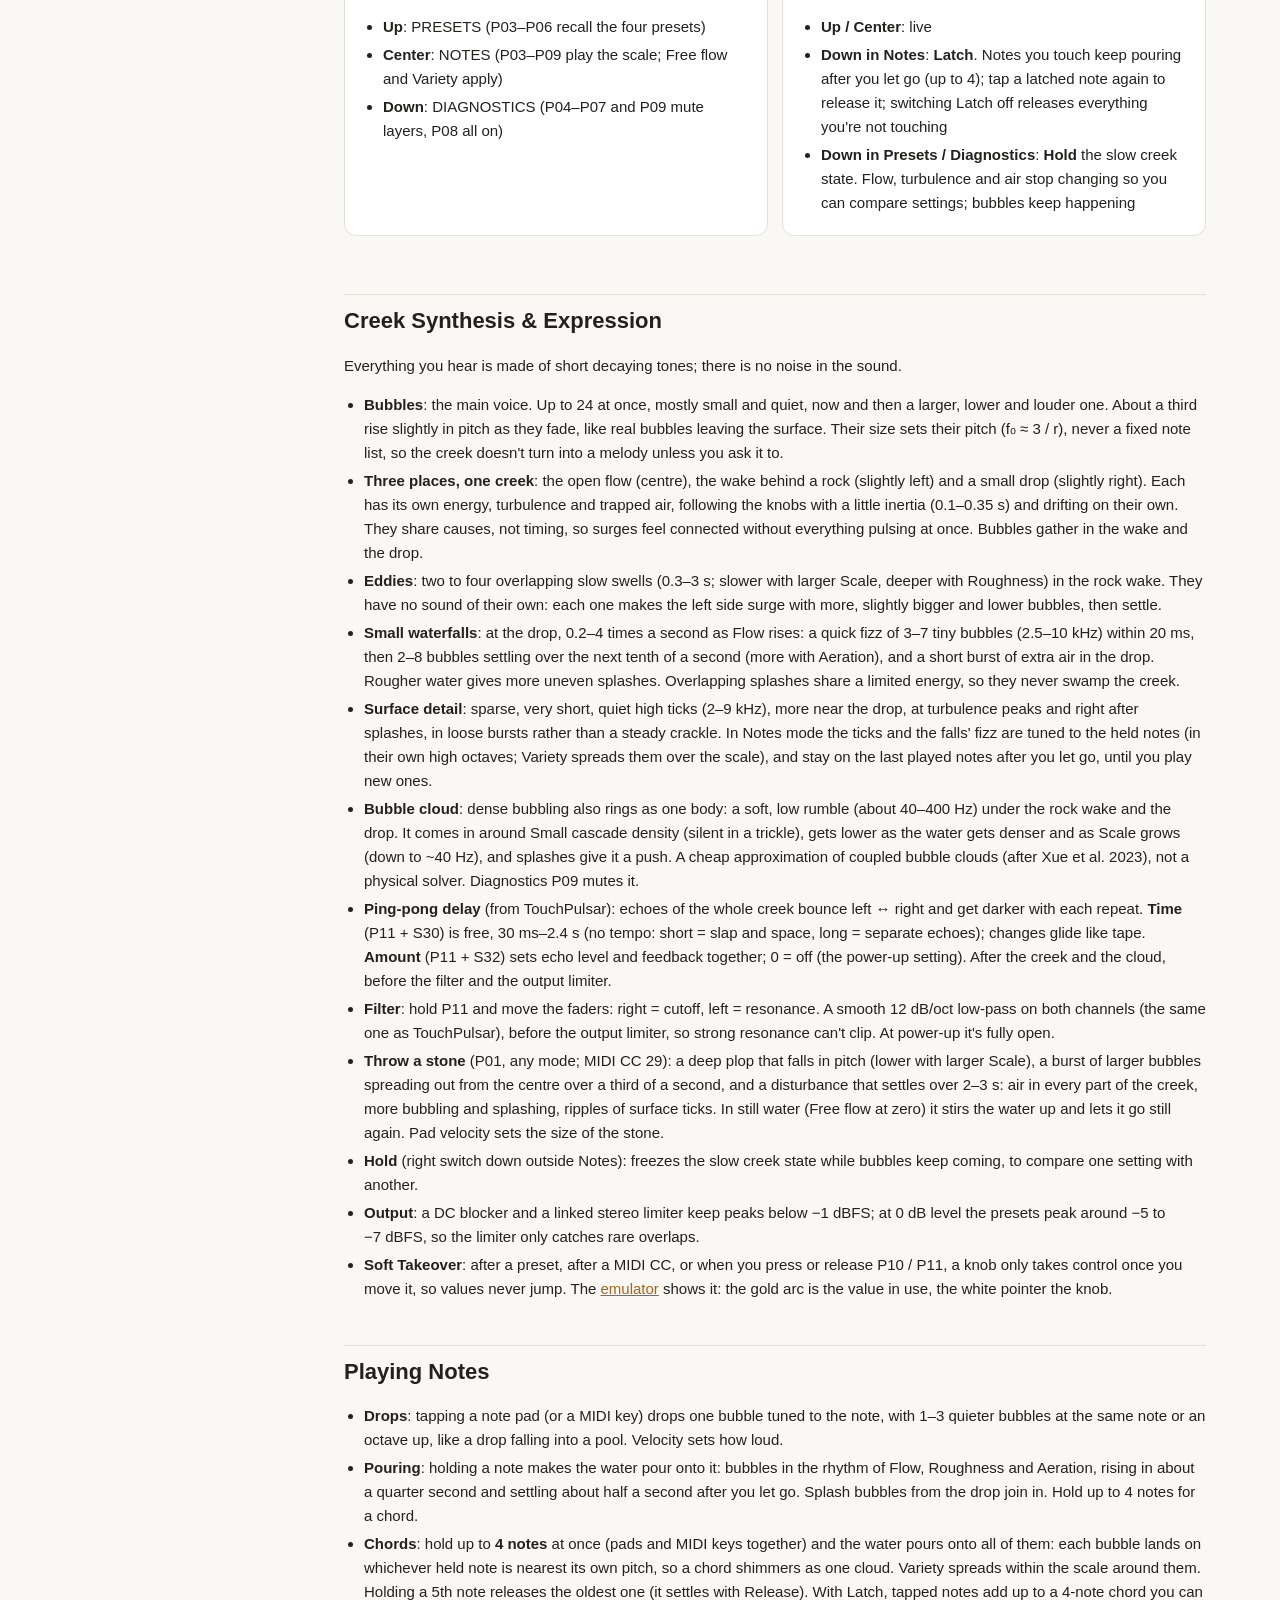
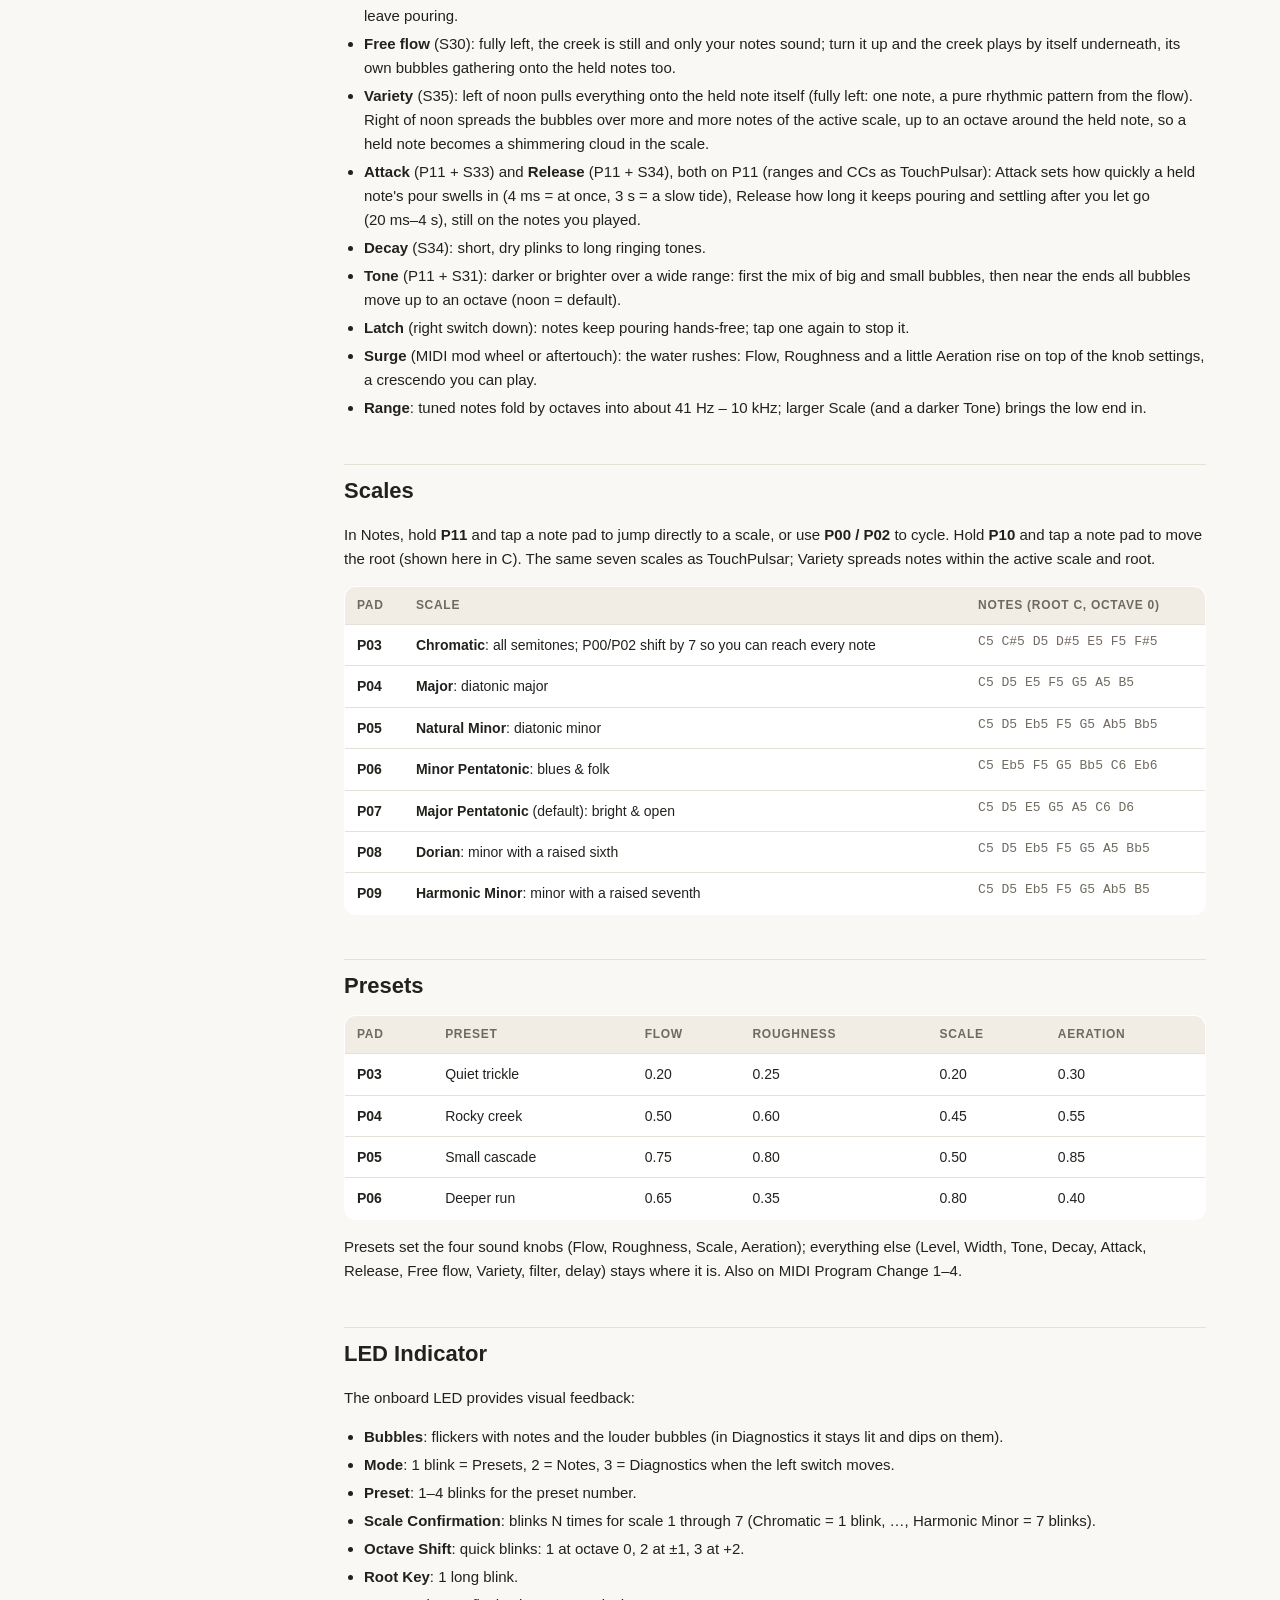
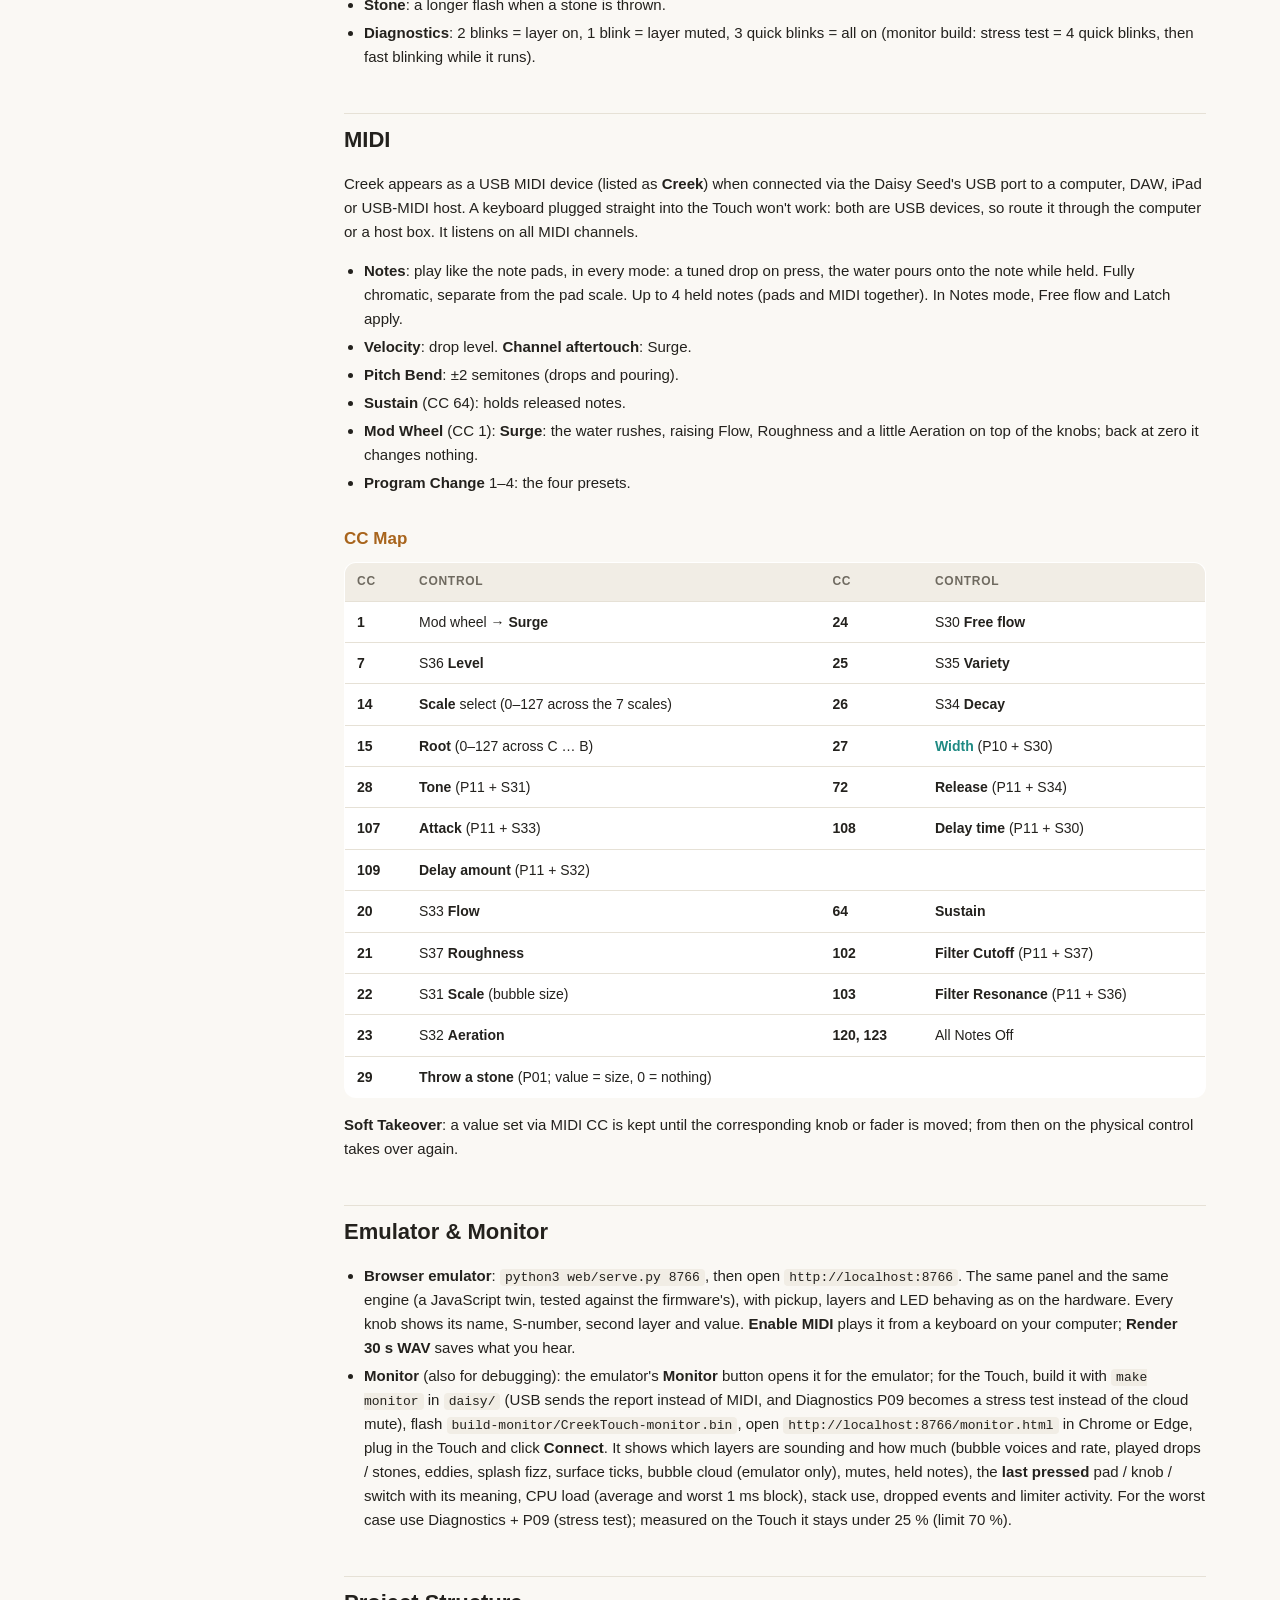
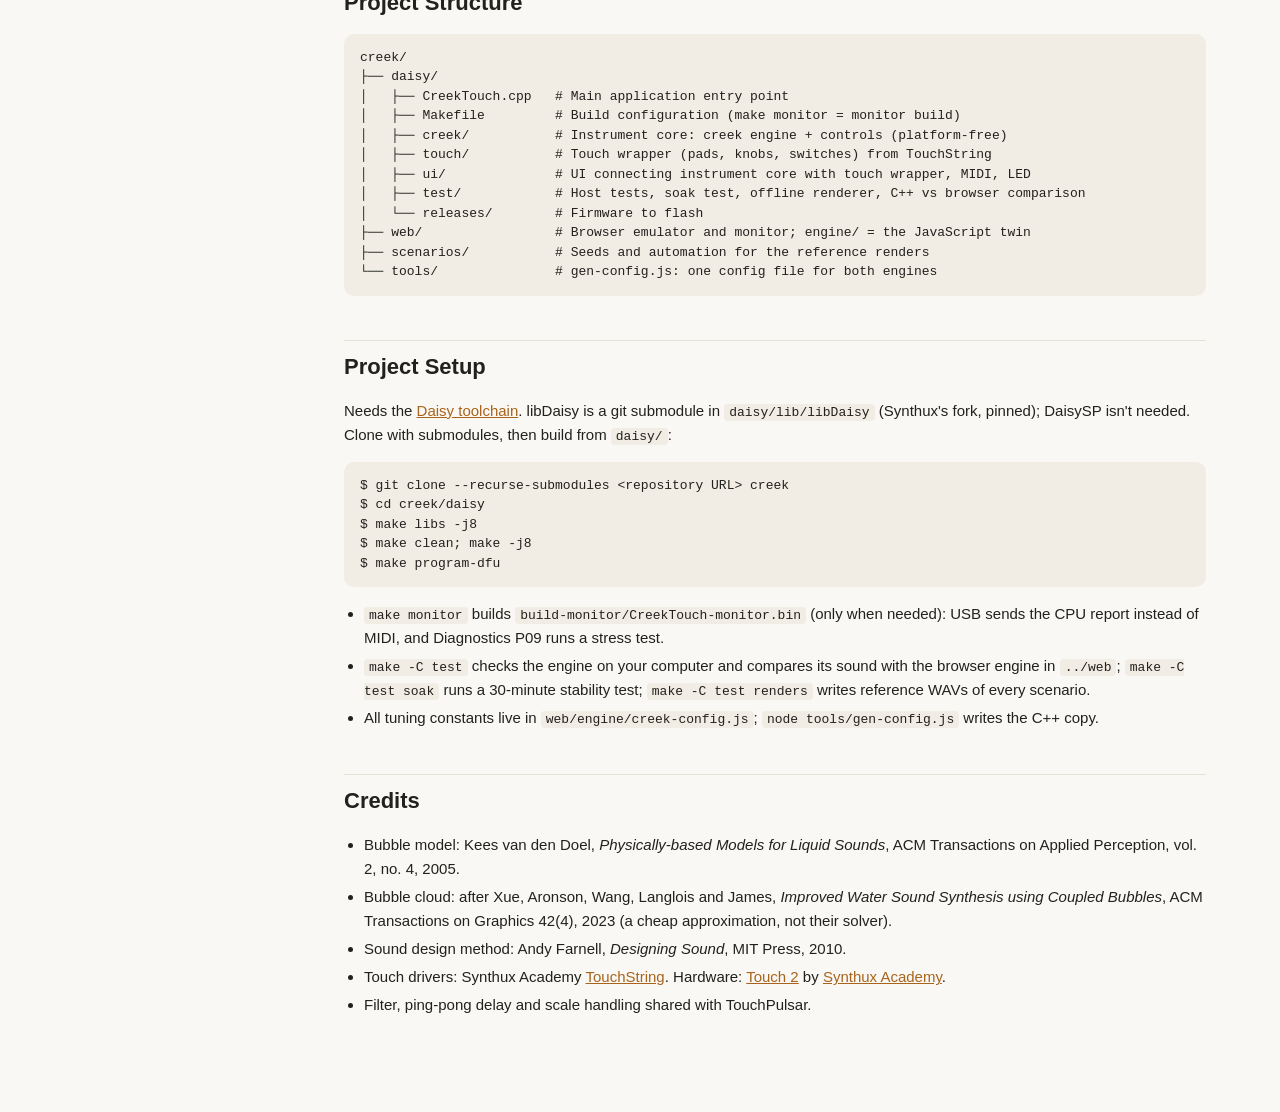
==== commit c19f2d4d: "Manual / README: delay and cloud in intro, defaults, presets, monitor, credits; cloud before delay C" ====
--- a/daisy/manual.html
+++ b/daisy/manual.html
@@ -92,7 +92,7 @@
 <div class="hero">
   <div>
     <h1>This is <span>Creek</span></h1>
-    <p class="lead">A sample-free procedural creek for the Synthux Touch synthesizer and Daisy Seed, from a quiet trickle to a lively shallow stream. Nothing is recorded: hundreds of tiny bubbles per second, slow eddies, small splashes and fine surface ticks, all driven by one slowly changing creek state. Switch to Notes and play it: tap a pad for a tuned drop, hold it and the water pours onto the note.</p>
+    <p class="lead">A sample-free procedural creek for the Synthux Touch synthesizer and Daisy Seed, from a quiet trickle to a lively shallow stream. Nothing is recorded: hundreds of tiny bubbles per second, slow eddies, small splashes, fine surface ticks and the low rumble of dense bubbling, all driven by one slowly changing creek state. Switch to Notes and play it: tap a pad for a tuned drop, hold it and the water pours onto the note.</p>
     <p class="lead">Each bubble is a short decaying tone whose pitch comes from its size, f₀&nbsp;≈&nbsp;3&nbsp;/&nbsp;r (Kees van den Doel, <i>Physically-based Models for Liquid Sounds</i>, 2005): small bubbles are high, big ones low.</p>
   </div>
   <img src="[data-uri]" alt="Synthux Touch board with pad, knob, fader and switch labels">
@@ -111,7 +111,7 @@
 </div>
 
 <h2 id="controls">Controls</h2>
-<p>At power-up the creek plays whatever the knobs and faders are set to; the second-layer controls start at their defaults (natural width, default tone, attack and release, filter open). The left switch decides what the pads do.</p>
+<p>At power-up the creek plays whatever the knobs and faders are set to; the second-layer controls start at their defaults (natural width, default tone, attack and release, filter open, delay off). The left switch decides what the pads do.</p>
 
 <h3 id="pads">Pads</h3>
 <table>
@@ -196,8 +196,8 @@
   <li><b>Eddies</b>: two to four overlapping slow swells (0.3–3&nbsp;s; slower with larger Scale, deeper with Roughness) in the rock wake. They have no sound of their own: each one makes the left side surge with more, slightly bigger and lower bubbles, then settle.</li>
   <li><b>Small waterfalls</b>: at the drop, 0.2–4 times a second as Flow rises: a quick fizz of 3–7 tiny bubbles (2.5–10&nbsp;kHz) within 20&nbsp;ms, then 2–8 bubbles settling over the next tenth of a second (more with Aeration), and a short burst of extra air in the drop. Rougher water gives more uneven splashes. Overlapping splashes share a limited energy, so they never swamp the creek.</li>
   <li><b>Surface detail</b>: sparse, very short, quiet high ticks (2–9&nbsp;kHz), more near the drop, at turbulence peaks and right after splashes, in loose bursts rather than a steady crackle. In Notes mode the ticks and the falls' fizz are tuned to the held notes (in their own high octaves; Variety spreads them over the scale), and stay on the last played notes after you let go, until you play new ones.</li>
+  <li><b>Bubble cloud</b>: dense bubbling also rings as one body: a soft, low rumble (about 40–400&nbsp;Hz) under the rock wake and the drop. It comes in around Small cascade density (silent in a trickle), gets lower as the water gets denser and as Scale grows (down to ~40&nbsp;Hz), and splashes give it a push. A cheap approximation of coupled bubble clouds (after Xue et al. 2023), not a physical solver. Diagnostics P09 mutes it.</li>
   <li><b>Ping-pong delay</b> (from TouchPulsar): echoes of the whole creek bounce left ↔ right and get darker with each repeat. <b>Time</b> (P11 + S30) is free, 30&nbsp;ms–2.4&nbsp;s (no tempo: short = slap and space, long = separate echoes); changes glide like tape. <b>Amount</b> (P11 + S32) sets echo level and feedback together; 0 = off (the power-up setting). After the creek and the cloud, before the filter and the output limiter.</li>
-  <li><b>Bubble cloud</b>: dense bubbling also rings as one body: a soft, low rumble (about 40–400&nbsp;Hz) under the rock wake and the drop. It comes in around Small cascade density (silent in a trickle), gets lower as the water gets denser and as Scale grows (down to ~40&nbsp;Hz), and splashes give it a push. A cheap approximation of coupled bubble clouds (after Xue et al. 2023), not a physical solver. Diagnostics P09 mutes it.</li>
   <li><b>Filter</b>: hold P11 and move the faders: right = cutoff, left = resonance. A smooth 12&nbsp;dB/oct low-pass on both channels (the same one as TouchPulsar), before the output limiter, so strong resonance can't clip. At power-up it's fully open.</li>
   <li><b>Throw a stone</b> (P01, any mode; MIDI CC 29): a deep plop that falls in pitch (lower with larger Scale), a burst of larger bubbles spreading out from the centre over a third of a second, and a disturbance that settles over 2–3&nbsp;s: air in every part of the creek, more bubbling and splashing, ripples of surface ticks. In still water (Free flow at zero) it stirs the water up and lets it go still again. Pad velocity sets the size of the stone.</li>
   <li><b>Hold</b> (right switch down outside Notes): freezes the slow creek state while bubbles keep coming, to compare one setting with another.</li>
@@ -241,7 +241,7 @@
   <tr><td class="id">P05</td><td>Small cascade</td><td>0.75</td><td>0.80</td><td>0.50</td><td>0.85</td></tr>
   <tr><td class="id">P06</td><td>Deeper run</td><td>0.65</td><td>0.35</td><td>0.80</td><td>0.40</td></tr>
 </table>
-<p>Presets set the four sound knobs (Flow, Roughness, Scale, Aeration); everything else (Level, Width, Tone, Decay, Attack, Release, Free flow, Variety, filter) stays where it is. Also on MIDI Program Change 1–4.</p>
+<p>Presets set the four sound knobs (Flow, Roughness, Scale, Aeration); everything else (Level, Width, Tone, Decay, Attack, Release, Free flow, Variety, filter, delay) stays where it is. Also on MIDI Program Change 1–4.</p>
 
 <h2 id="led">LED Indicator</h2>
 <p>The onboard LED provides visual feedback:</p>
@@ -288,7 +288,7 @@
 <h2 id="emulator">Emulator &amp; Monitor</h2>
 <ul>
   <li><b>Browser emulator</b>: <code>python3 web/serve.py 8766</code>, then open <code>http://localhost:8766</code>. The same panel and the same engine (a JavaScript twin, tested against the firmware's), with pickup, layers and LED behaving as on the hardware. Every knob shows its name, S-number, second layer and value. <b>Enable MIDI</b> plays it from a keyboard on your computer; <b>Render 30&nbsp;s WAV</b> saves what you hear.</li>
-  <li><b>Monitor</b> (also for debugging): the emulator's <b>Monitor</b> button opens it for the emulator; for the Touch, build it with <code>make monitor</code> in <code>daisy/</code> (USB sends the report instead of MIDI, and Diagnostics P09 becomes a stress test instead of the cloud mute), flash <code>build-monitor/CreekTouch-monitor.bin</code>, open <code>http://localhost:8766/monitor.html</code> in Chrome or Edge, plug in the Touch and click <b>Connect</b>. It shows which layers are sounding and how much (bubble voices and rate, played drops / stones, eddies, splash plops, surface ticks, mutes, held notes), the <b>last pressed</b> pad / knob / switch with its meaning, CPU load (average and worst 1&nbsp;ms block), stack use, dropped events and limiter activity. For the worst case use Diagnostics + P09 (stress test); measured on the Touch it stays under 25&nbsp;% (limit 70&nbsp;%).</li>
+  <li><b>Monitor</b> (also for debugging): the emulator's <b>Monitor</b> button opens it for the emulator; for the Touch, build it with <code>make monitor</code> in <code>daisy/</code> (USB sends the report instead of MIDI, and Diagnostics P09 becomes a stress test instead of the cloud mute), flash <code>build-monitor/CreekTouch-monitor.bin</code>, open <code>http://localhost:8766/monitor.html</code> in Chrome or Edge, plug in the Touch and click <b>Connect</b>. It shows which layers are sounding and how much (bubble voices and rate, played drops / stones, eddies, splash fizz, surface ticks, bubble cloud (emulator only), mutes, held notes), the <b>last pressed</b> pad / knob / switch with its meaning, CPU load (average and worst 1&nbsp;ms block), stack use, dropped events and limiter activity. For the worst case use Diagnostics + P09 (stress test); measured on the Touch it stays under 25&nbsp;% (limit 70&nbsp;%).</li>
 </ul>
 
 <h2 id="structure">Project Structure</h2>
@@ -321,9 +321,10 @@
 <h2 id="credits">Credits</h2>
 <ul>
   <li>Bubble model: Kees van den Doel, <i>Physically-based Models for Liquid Sounds</i>, ACM Transactions on Applied Perception, vol. 2, no. 4, 2005.</li>
+  <li>Bubble cloud: after Xue, Aronson, Wang, Langlois and James, <i>Improved Water Sound Synthesis using Coupled Bubbles</i>, ACM Transactions on Graphics 42(4), 2023 (a cheap approximation, not their solver).</li>
   <li>Sound design method: Andy Farnell, <i>Designing Sound</i>, MIT Press, 2010.</li>
   <li>Touch drivers: Synthux Academy <a href="https://github.com/Synthux-Academy/TouchString">TouchString</a>. Hardware: <a href="https://www.synthux.academy/store/simple-touch-2">Touch 2</a> by <a href="https://www.synthux.academy/">Synthux Academy</a>.</li>
-  <li>Filter and scale handling shared with TouchPulsar.</li>
+  <li>Filter, ping-pong delay and scale handling shared with TouchPulsar.</li>
 </ul>
 </main>
 </div>
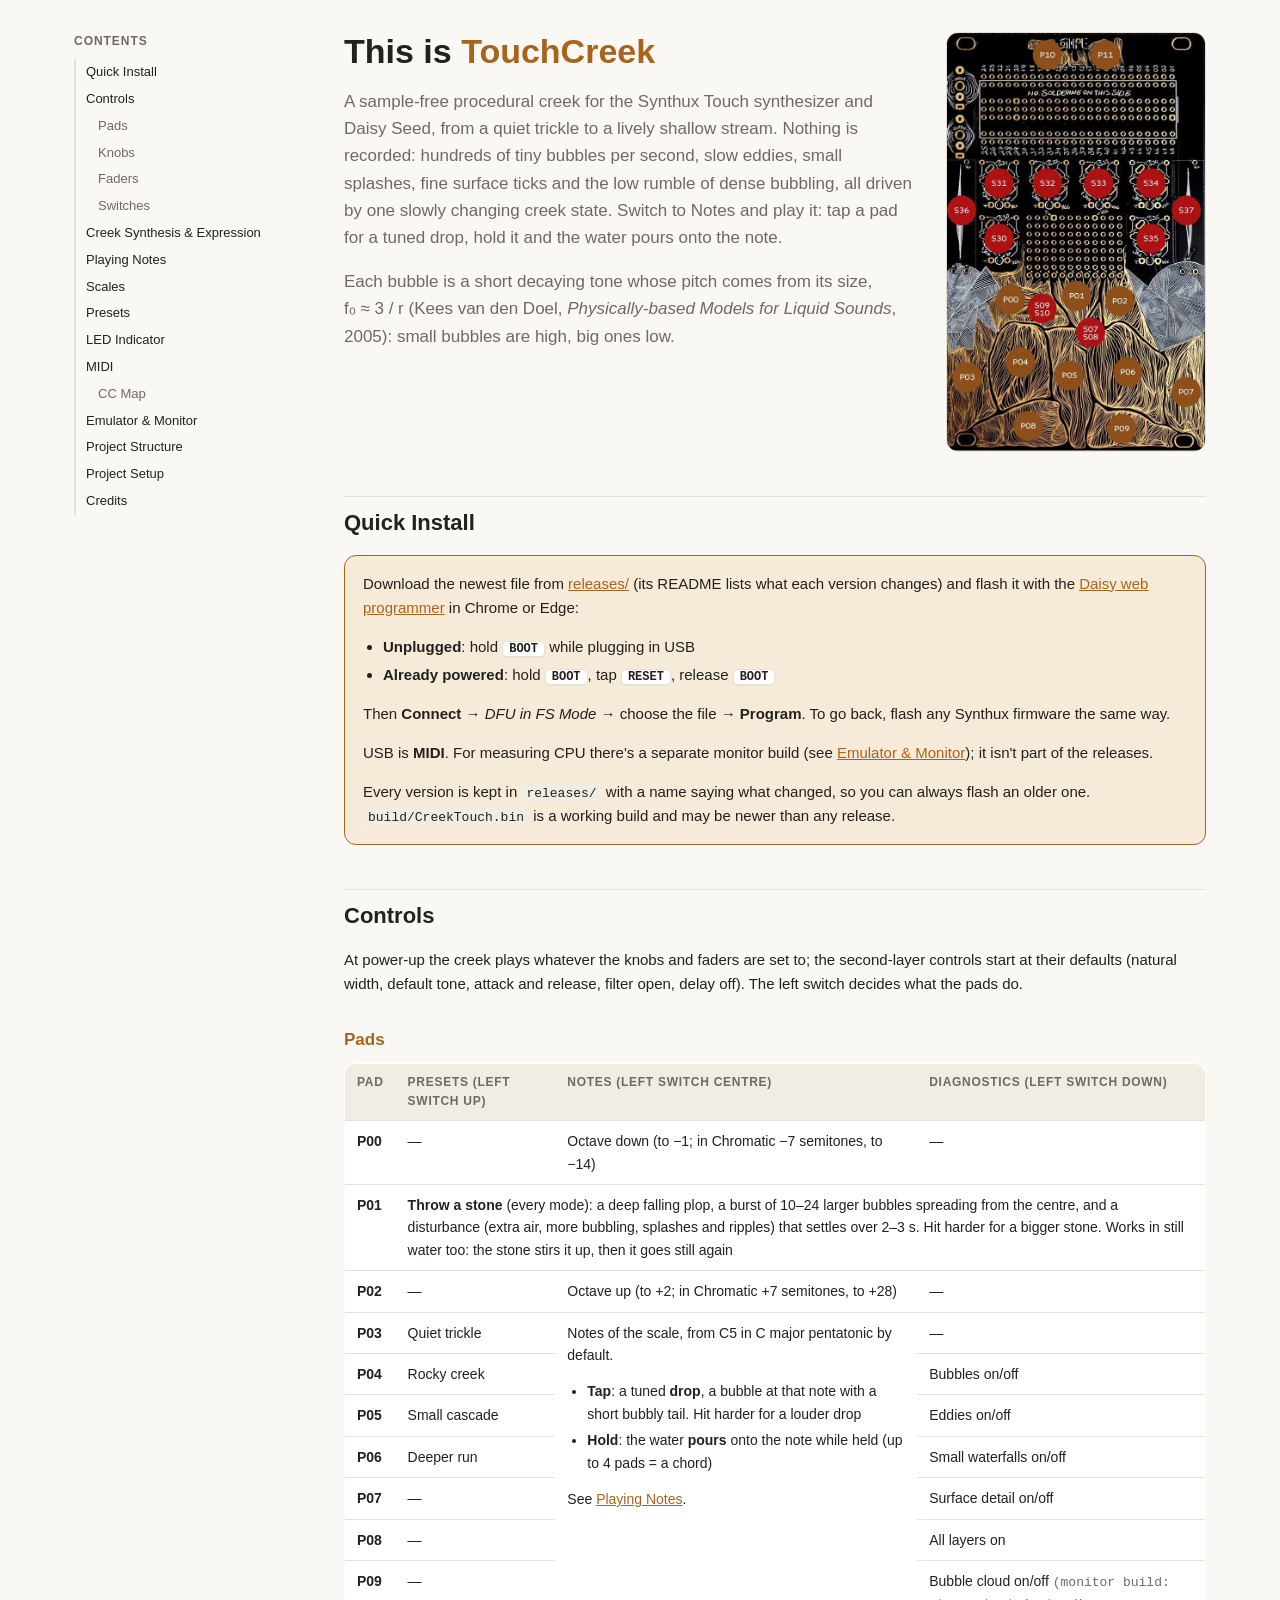
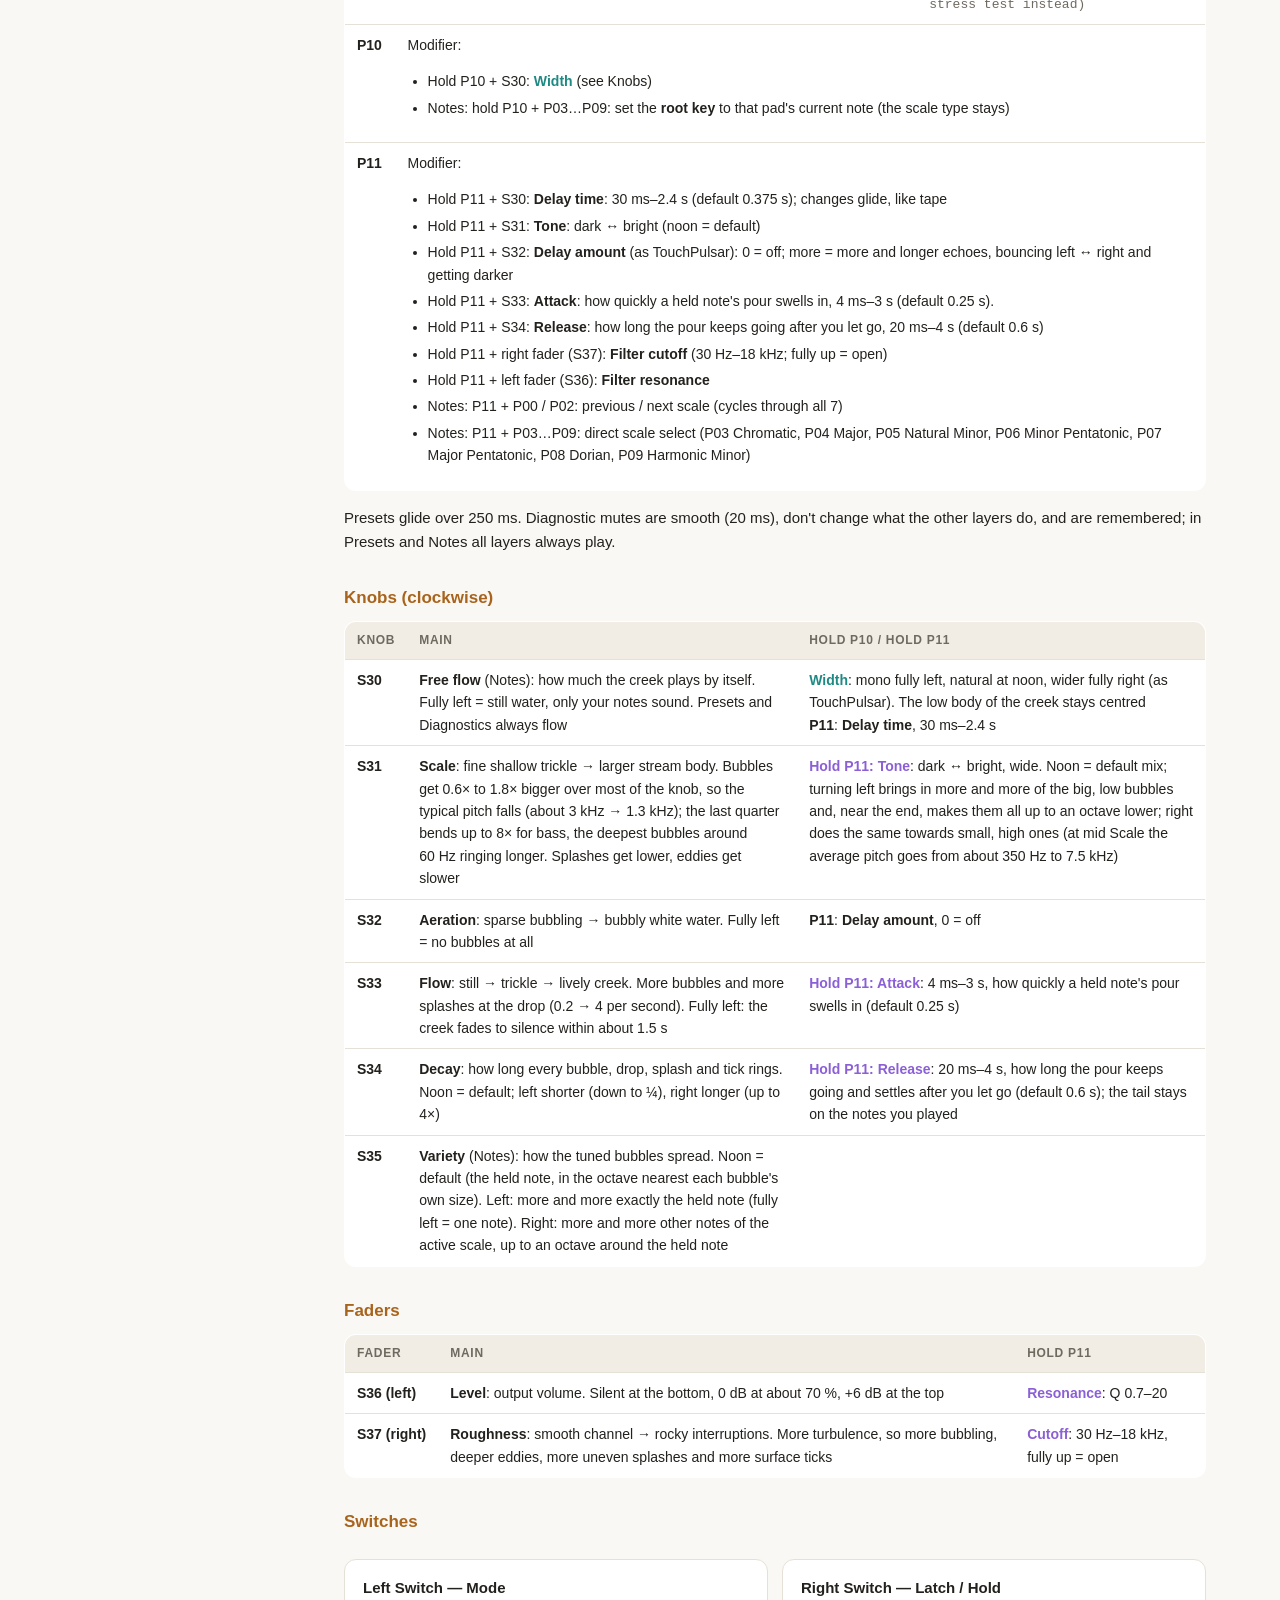
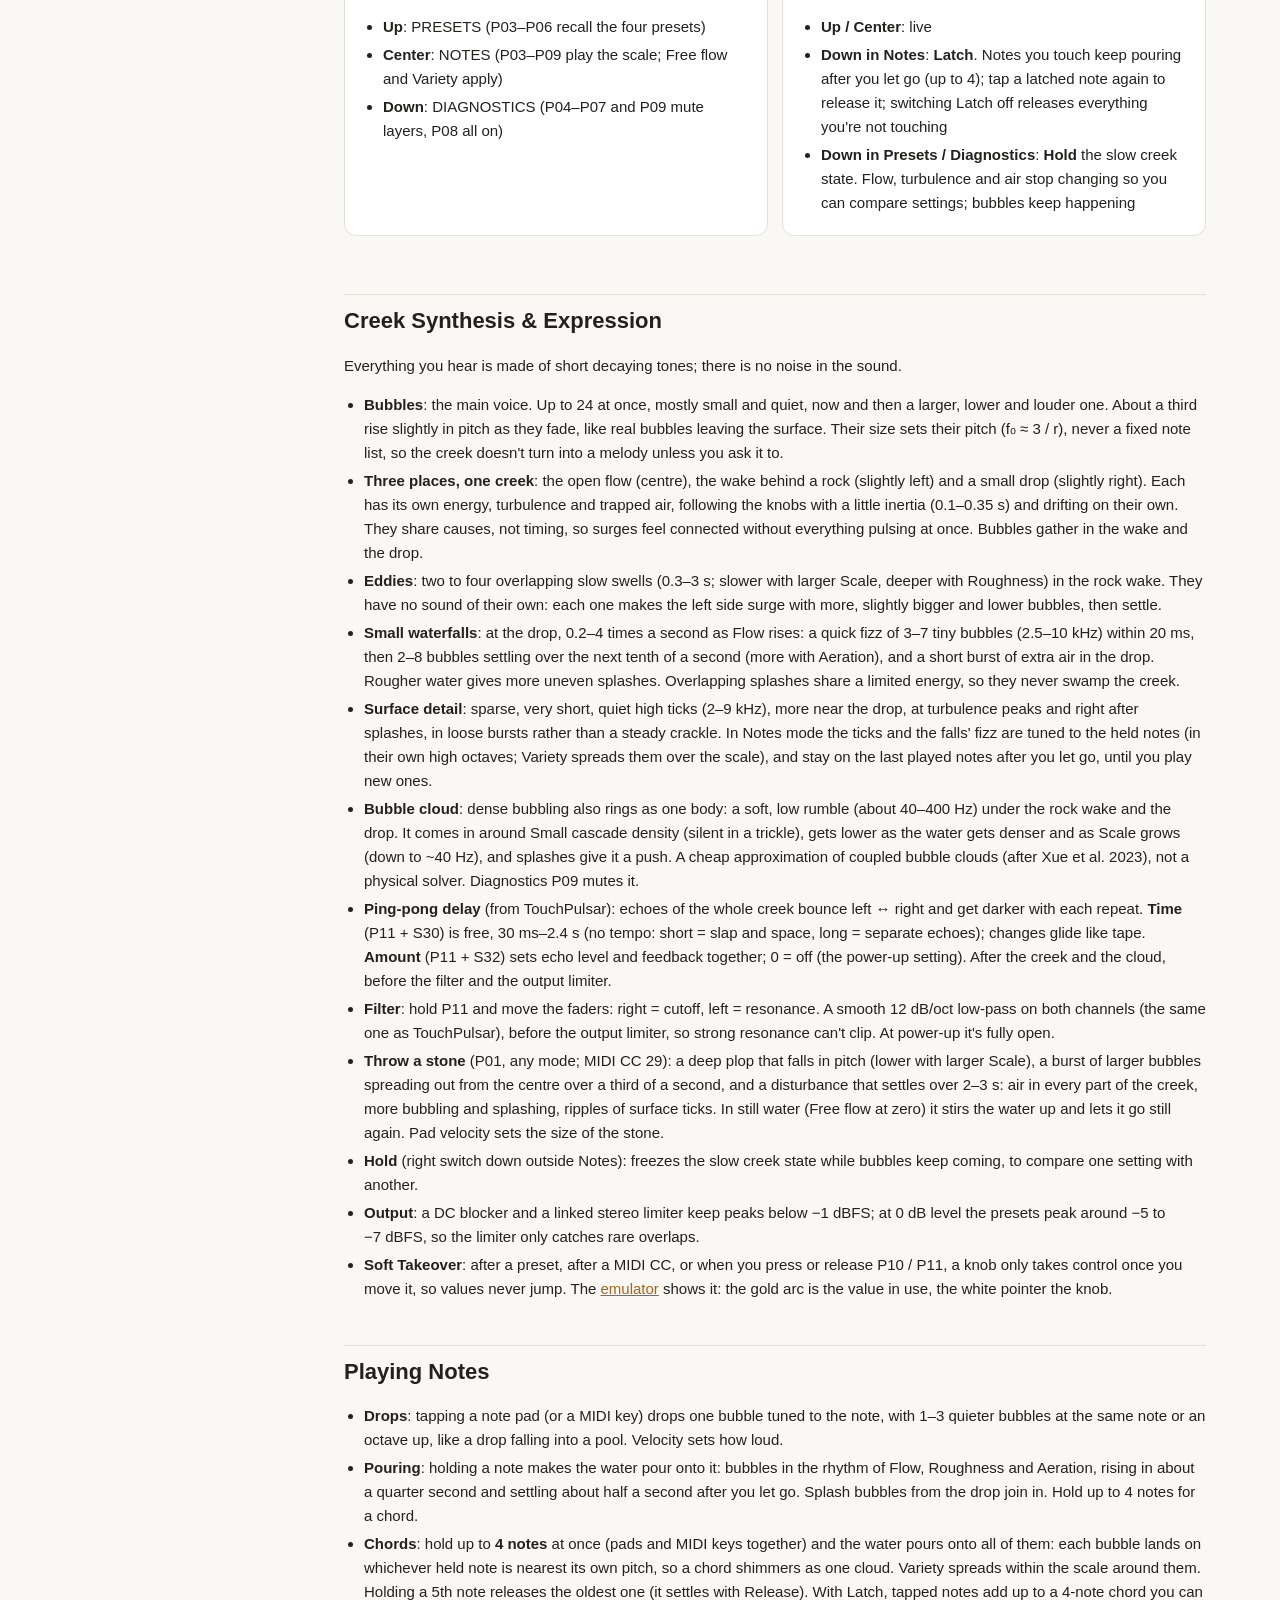
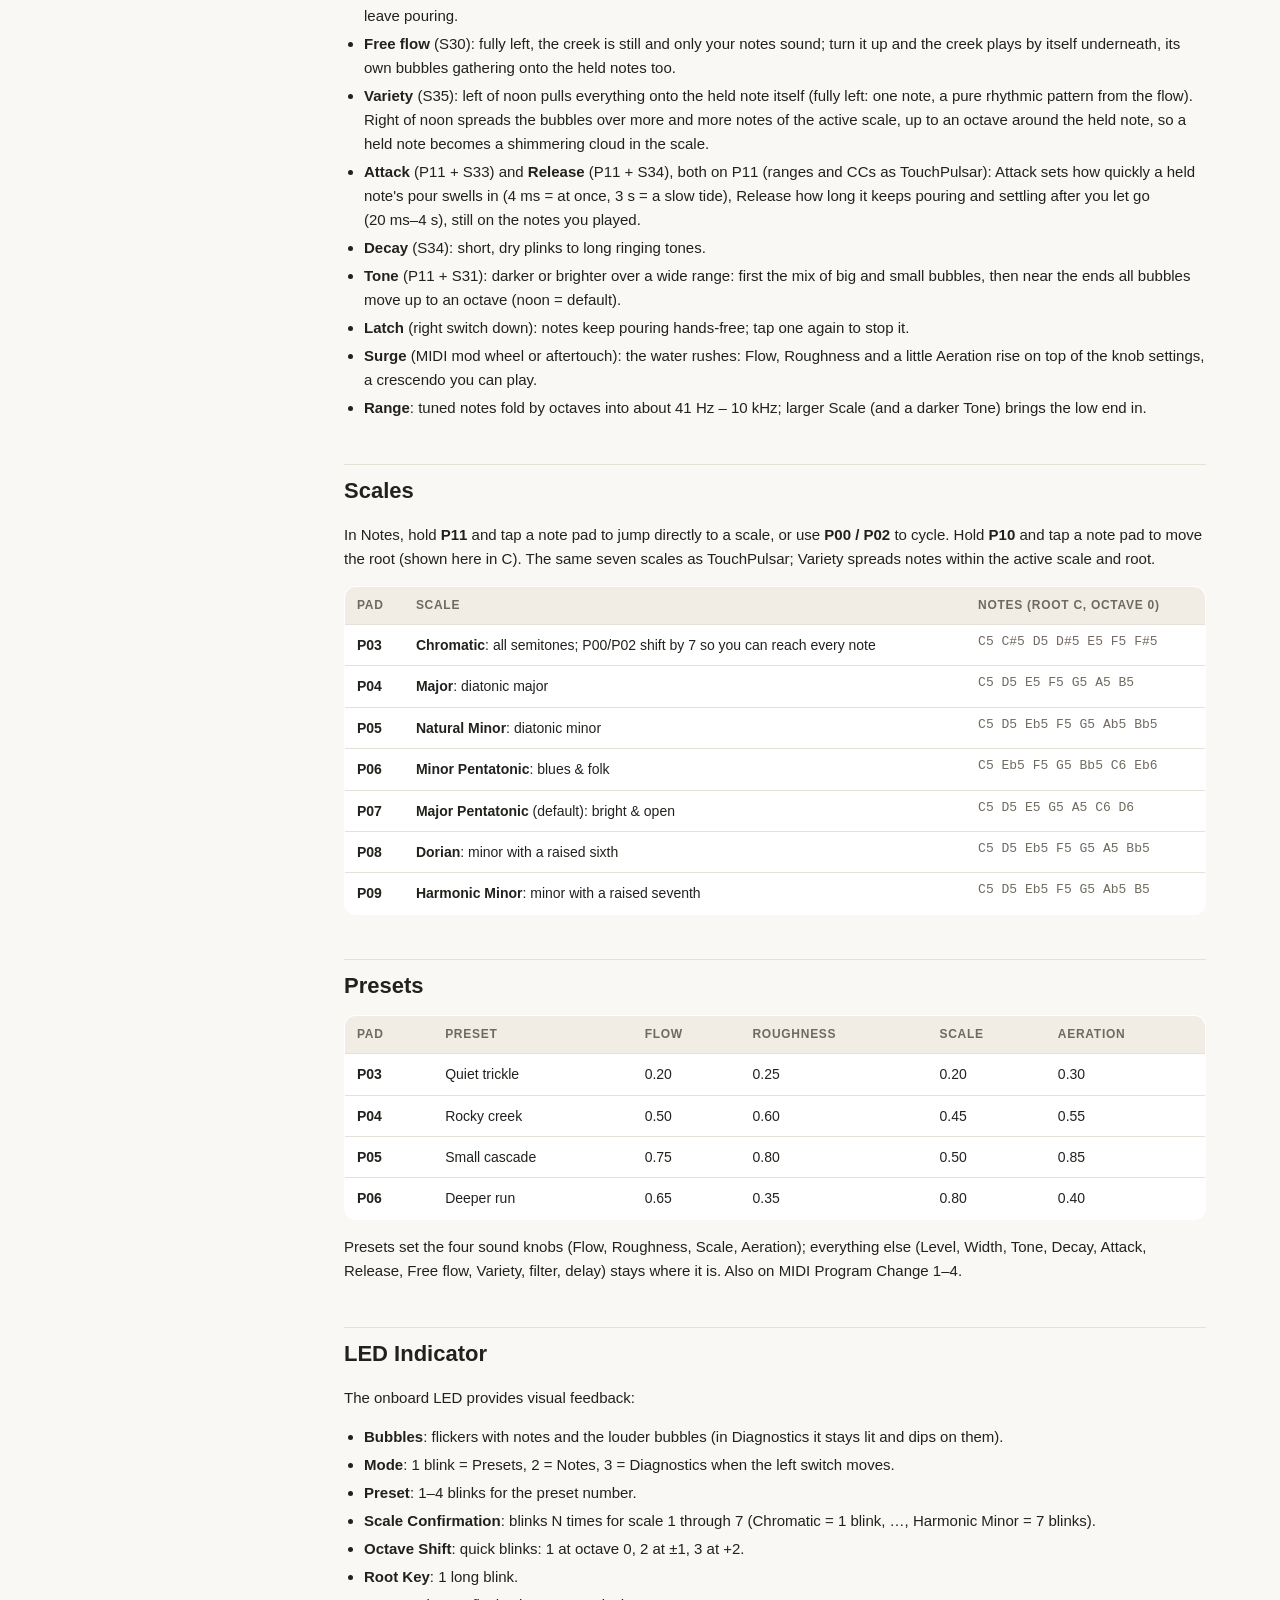
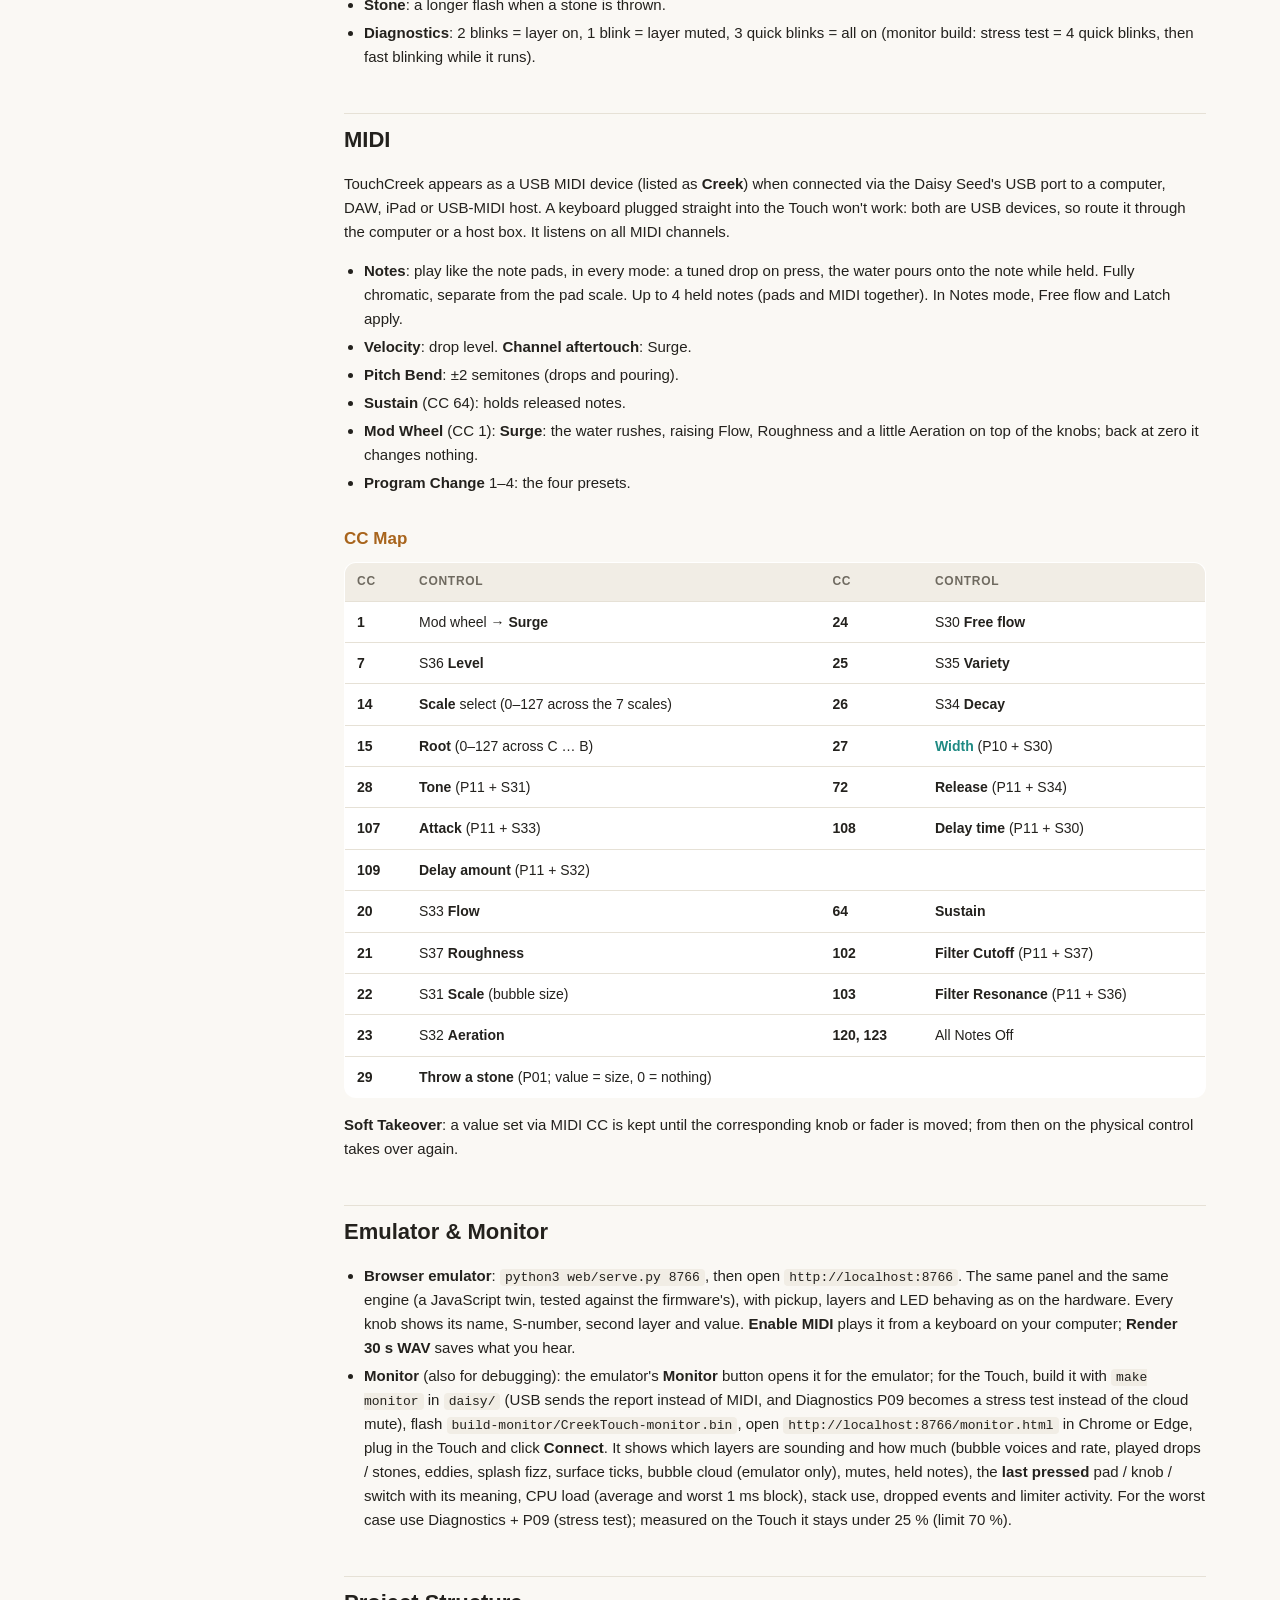
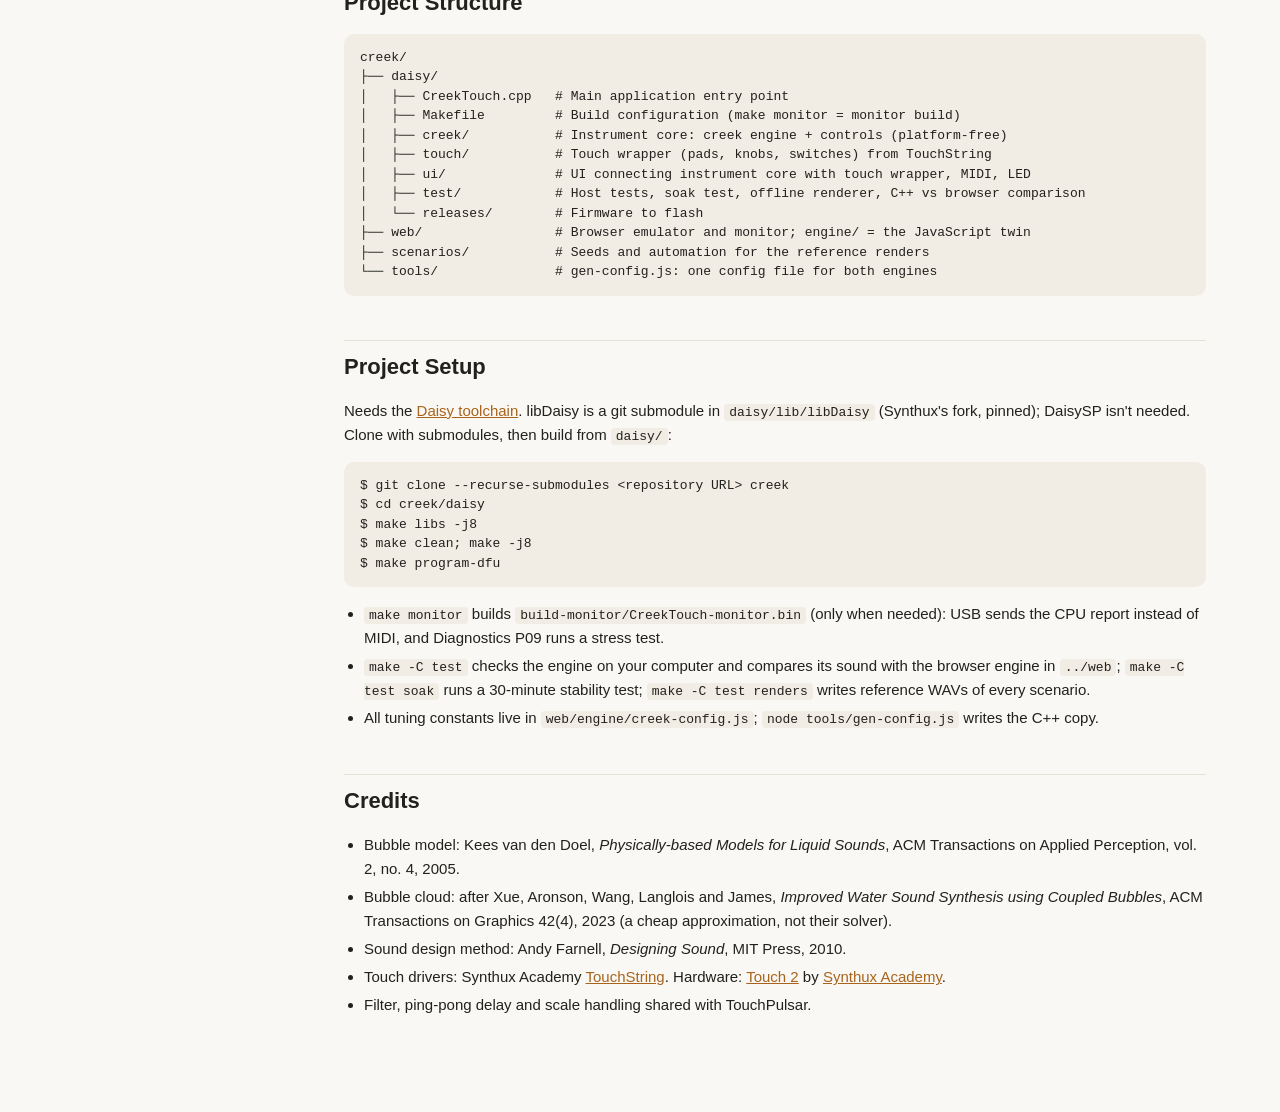
==== commit 8199e630: "Manual / README: the instrument is TouchCreek Co-Authored-By: Claude Opus 5.5 <noreply@anthropic.com" ====
--- a/daisy/manual.html
+++ b/daisy/manual.html
@@ -3,7 +3,7 @@
 <head>
 <meta charset="utf-8">
 <meta name="viewport" content="width=device-width, initial-scale=1">
-<title>Creek Manual</title>
+<title>TouchCreek Manual</title>
 <style>
   :root {
     --bg: #faf8f4; --panel: #ffffff; --text: #23211d; --muted: #6f6a60; --line: #e6e1d6;
@@ -91,7 +91,7 @@
 <main>
 <div class="hero">
   <div>
-    <h1>This is <span>Creek</span></h1>
+    <h1>This is <span>TouchCreek</span></h1>
     <p class="lead">A sample-free procedural creek for the Synthux Touch synthesizer and Daisy Seed, from a quiet trickle to a lively shallow stream. Nothing is recorded: hundreds of tiny bubbles per second, slow eddies, small splashes, fine surface ticks and the low rumble of dense bubbling, all driven by one slowly changing creek state. Switch to Notes and play it: tap a pad for a tuned drop, hold it and the water pours onto the note.</p>
     <p class="lead">Each bubble is a short decaying tone whose pitch comes from its size, f₀&nbsp;≈&nbsp;3&nbsp;/&nbsp;r (Kees van den Doel, <i>Physically-based Models for Liquid Sounds</i>, 2005): small bubbles are high, big ones low.</p>
   </div>
@@ -257,7 +257,7 @@
 </ul>
 
 <h2 id="midi">MIDI</h2>
-<p>Creek appears as a USB MIDI device (listed as <b>Creek</b>) when connected via the Daisy Seed's USB port to a computer, DAW, iPad or USB-MIDI host. A keyboard plugged straight into the Touch won't work: both are USB devices, so route it through the computer or a host box. It listens on all MIDI channels.</p>
+<p>TouchCreek appears as a USB MIDI device (listed as <b>Creek</b>) when connected via the Daisy Seed's USB port to a computer, DAW, iPad or USB-MIDI host. A keyboard plugged straight into the Touch won't work: both are USB devices, so route it through the computer or a host box. It listens on all MIDI channels.</p>
 <ul>
   <li><b>Notes</b>: play like the note pads, in every mode: a tuned drop on press, the water pours onto the note while held. Fully chromatic, separate from the pad scale. Up to 4 held notes (pads and MIDI together). In Notes mode, Free flow and Latch apply.</li>
   <li><b>Velocity</b>: drop level. <b>Channel aftertouch</b>: Surge.</li>
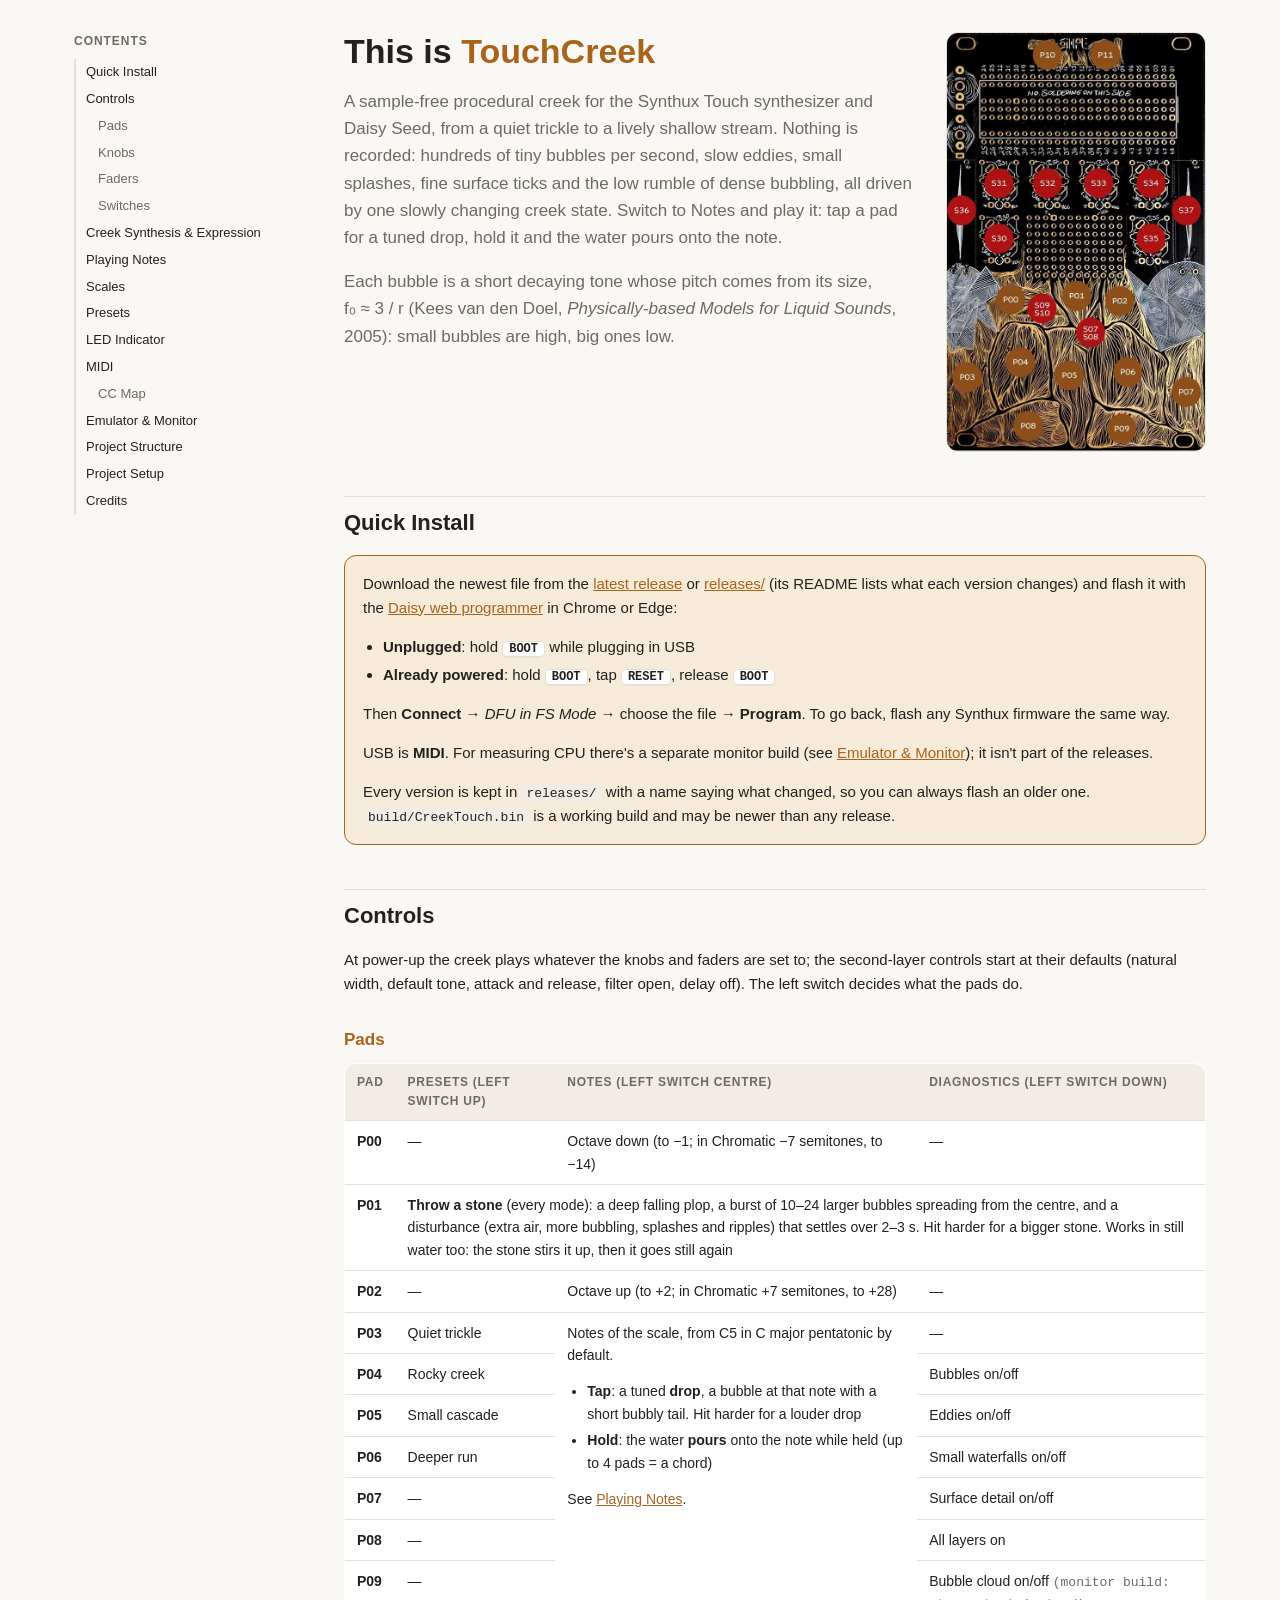
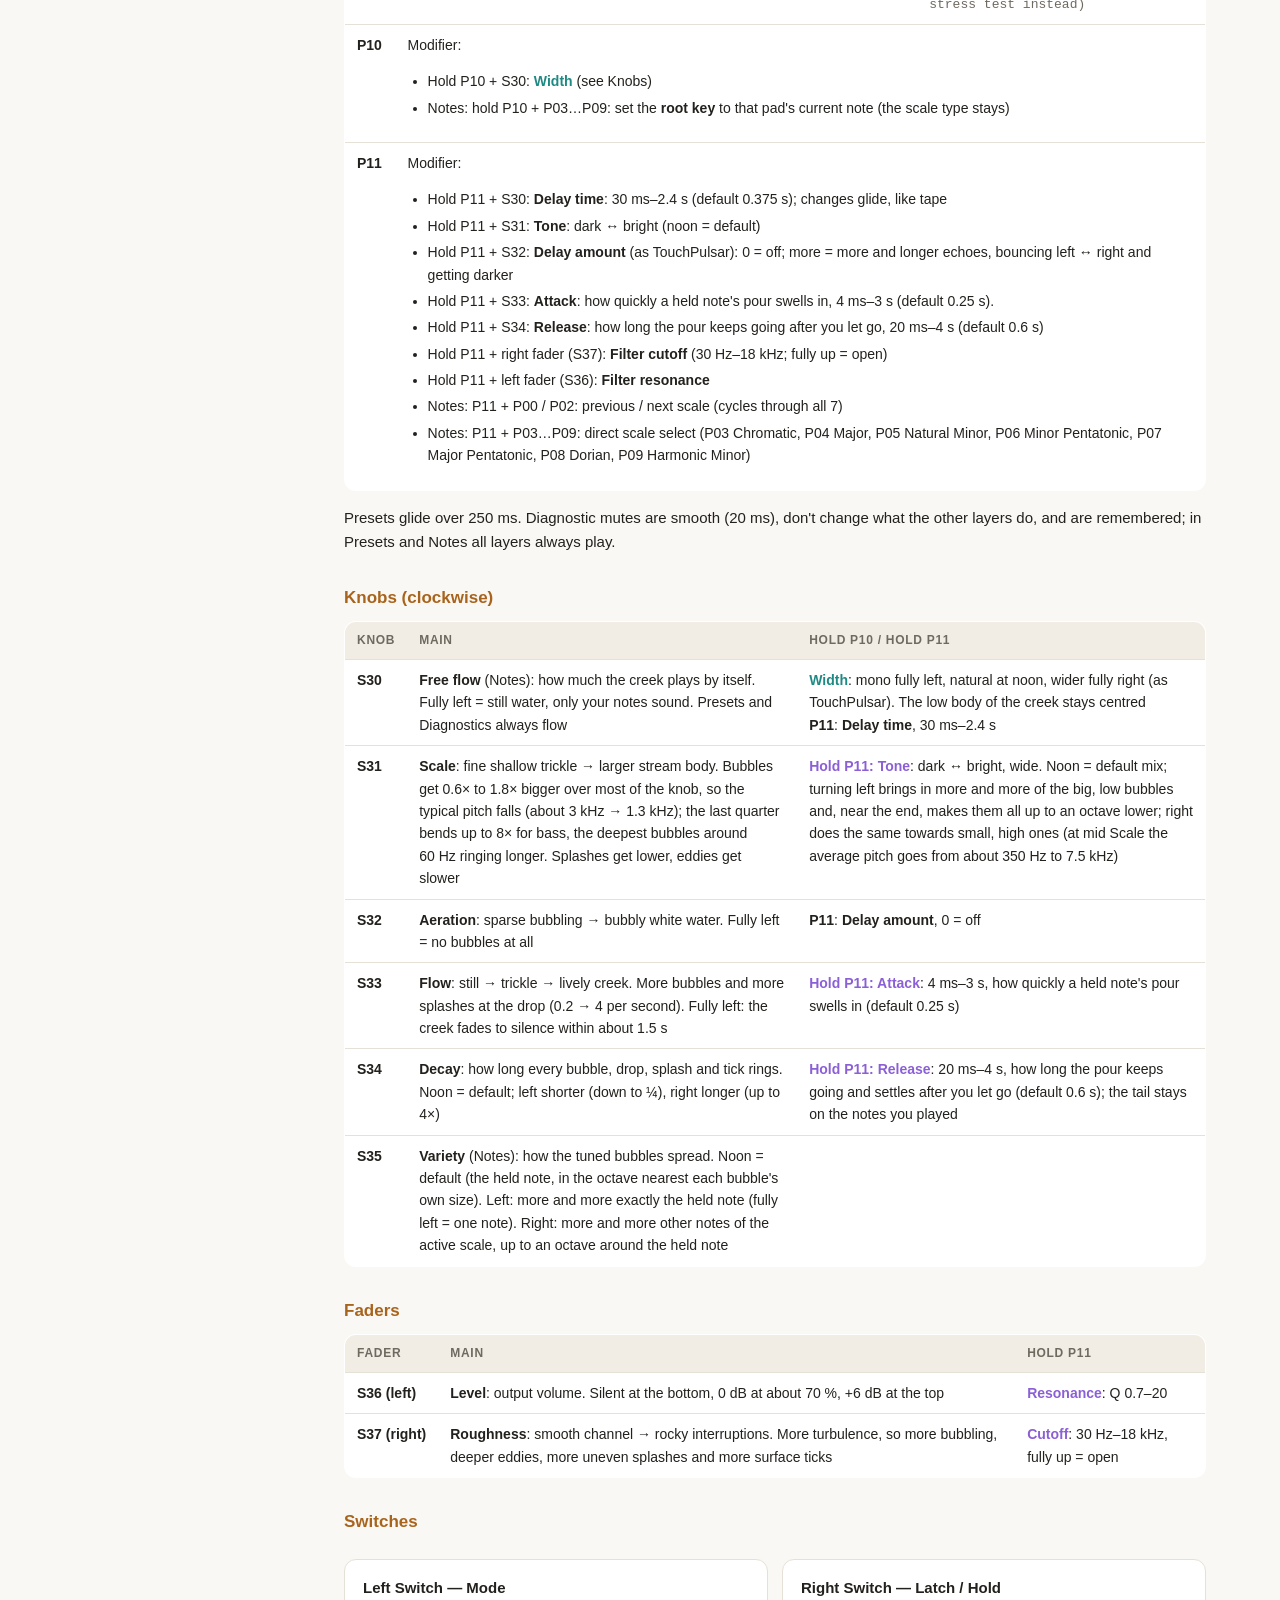
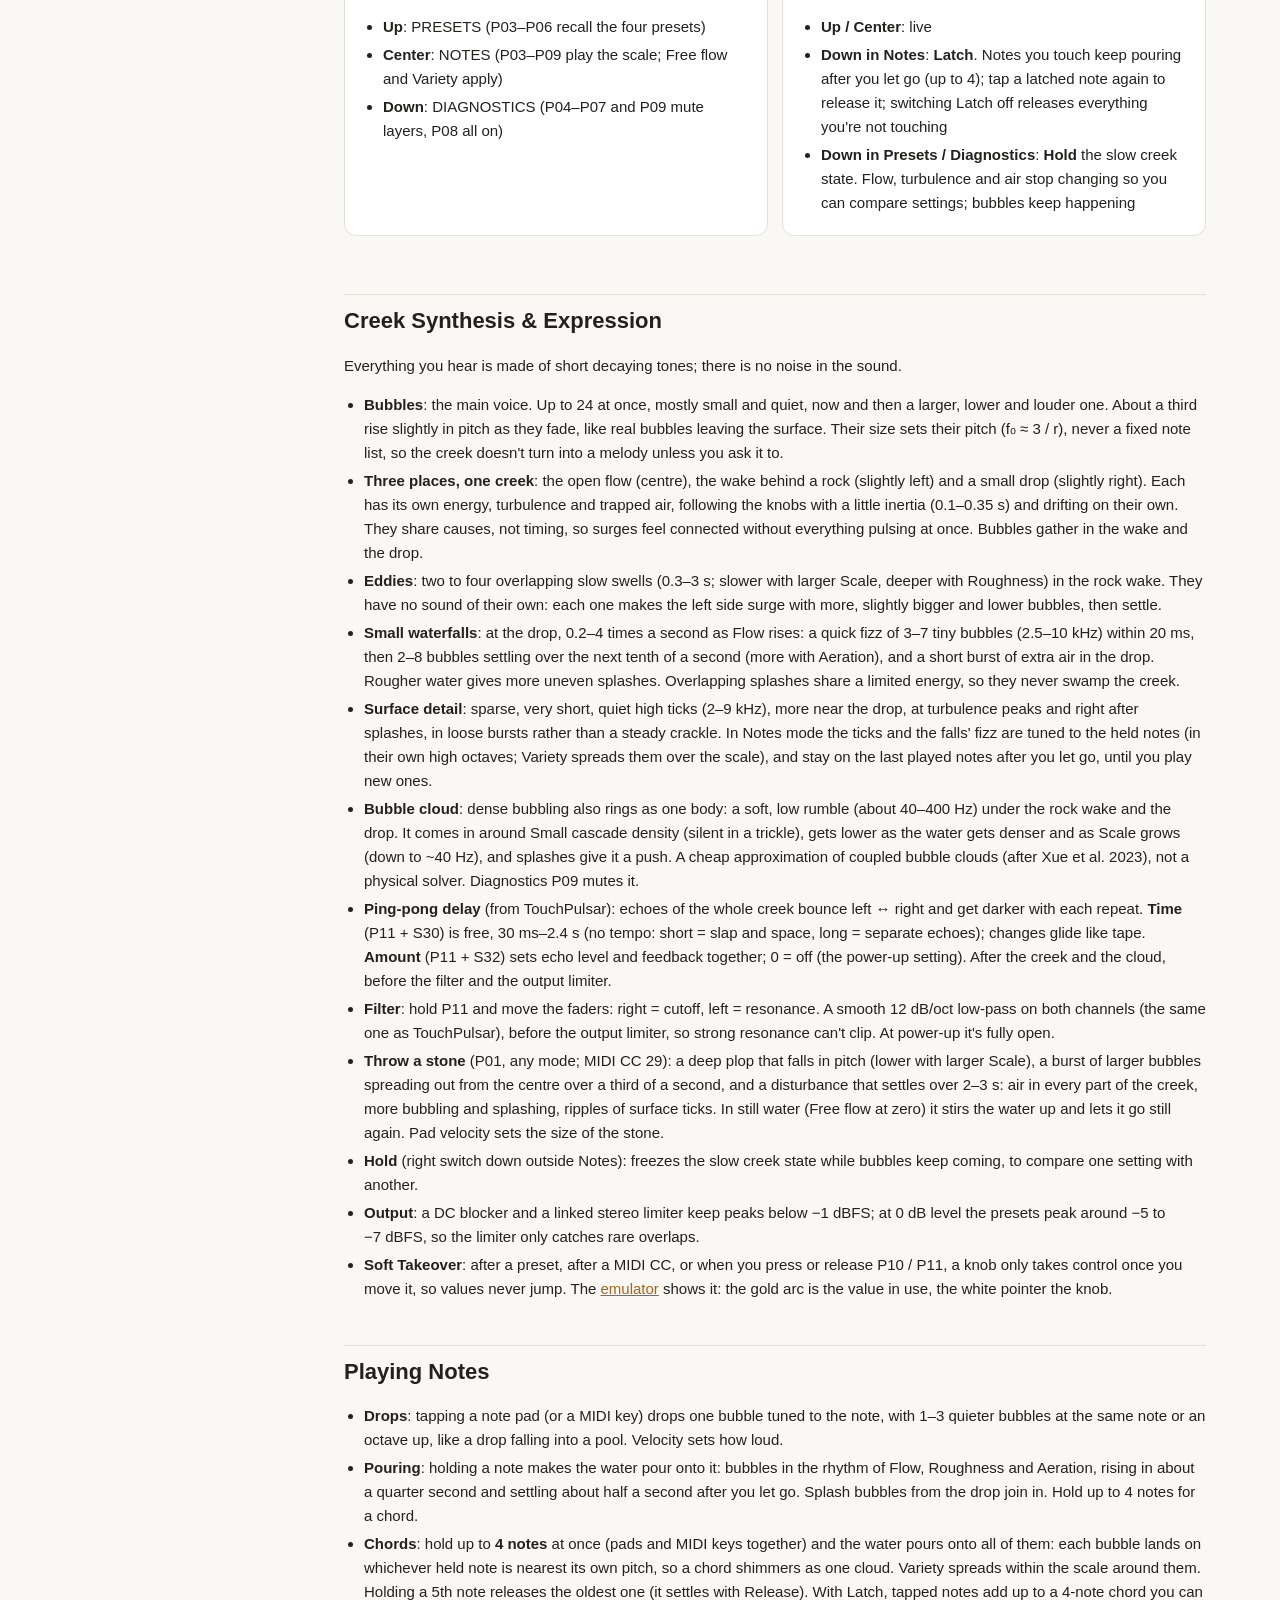
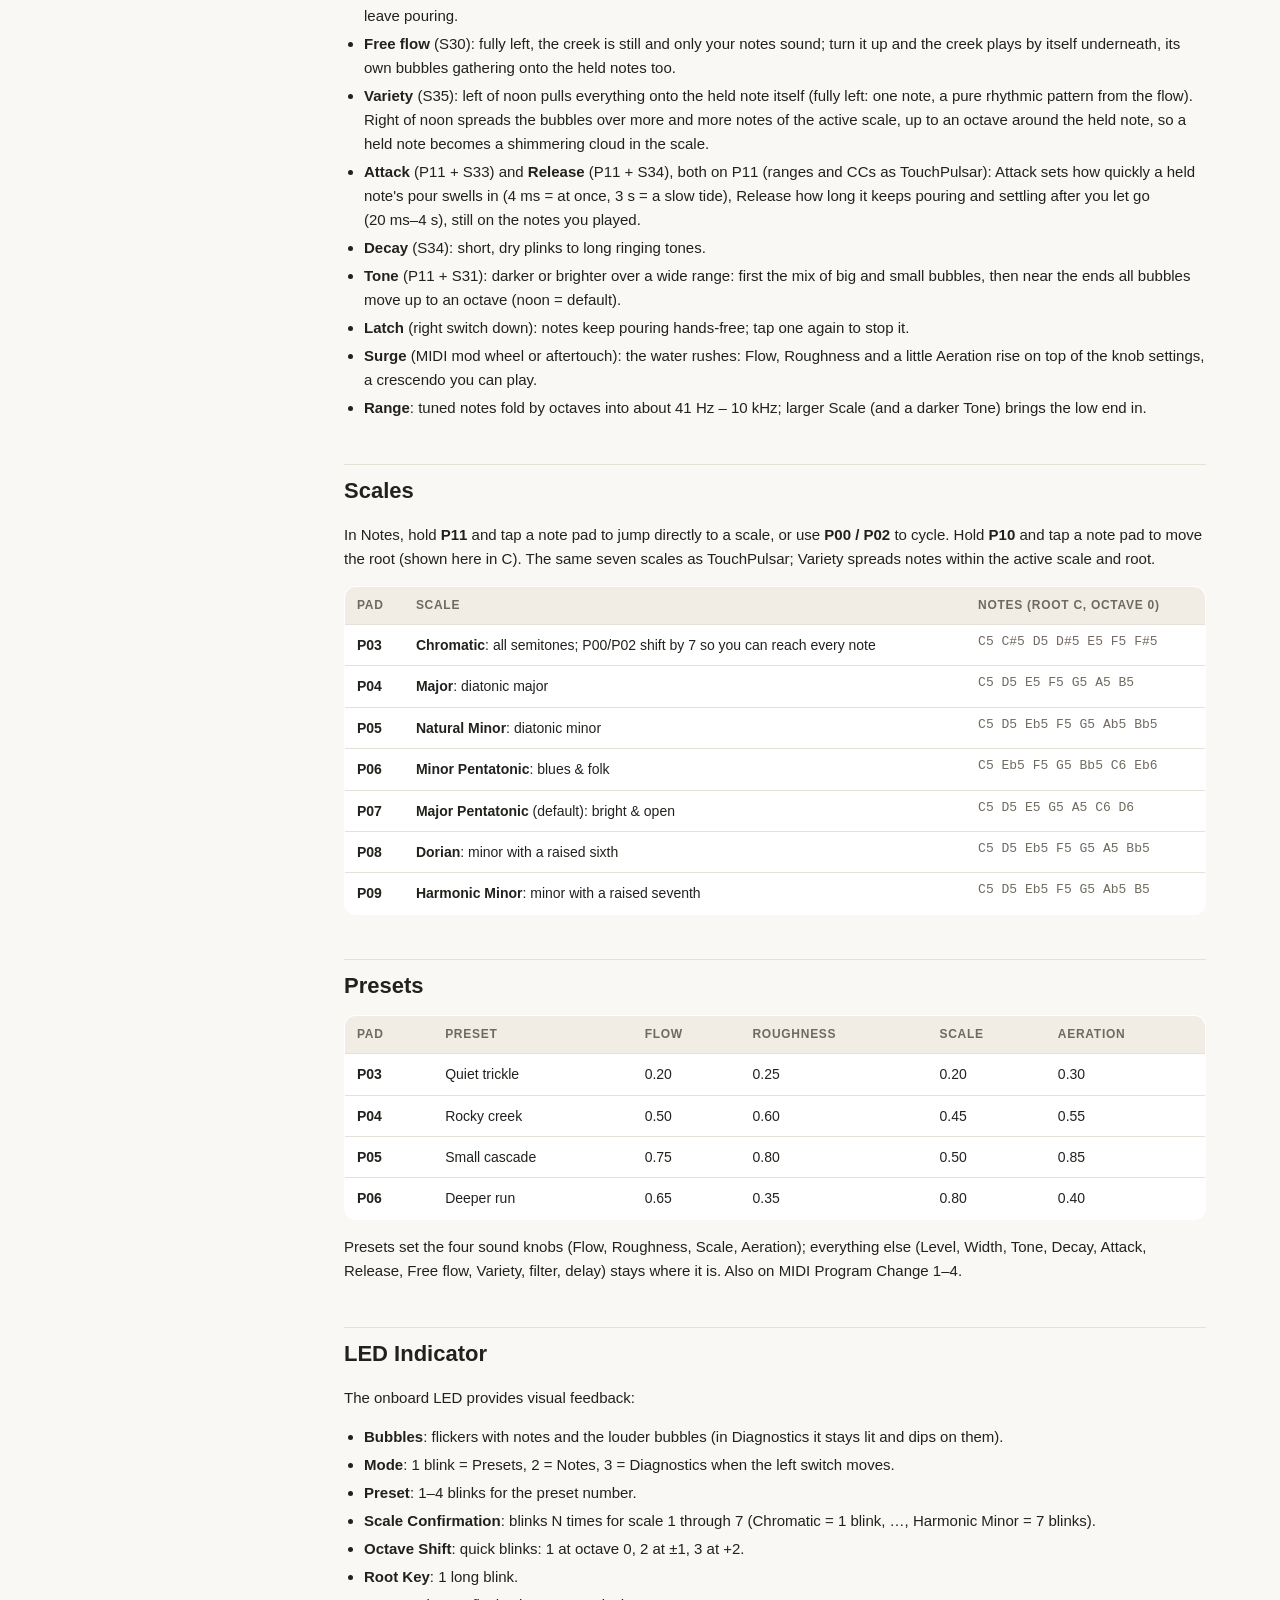
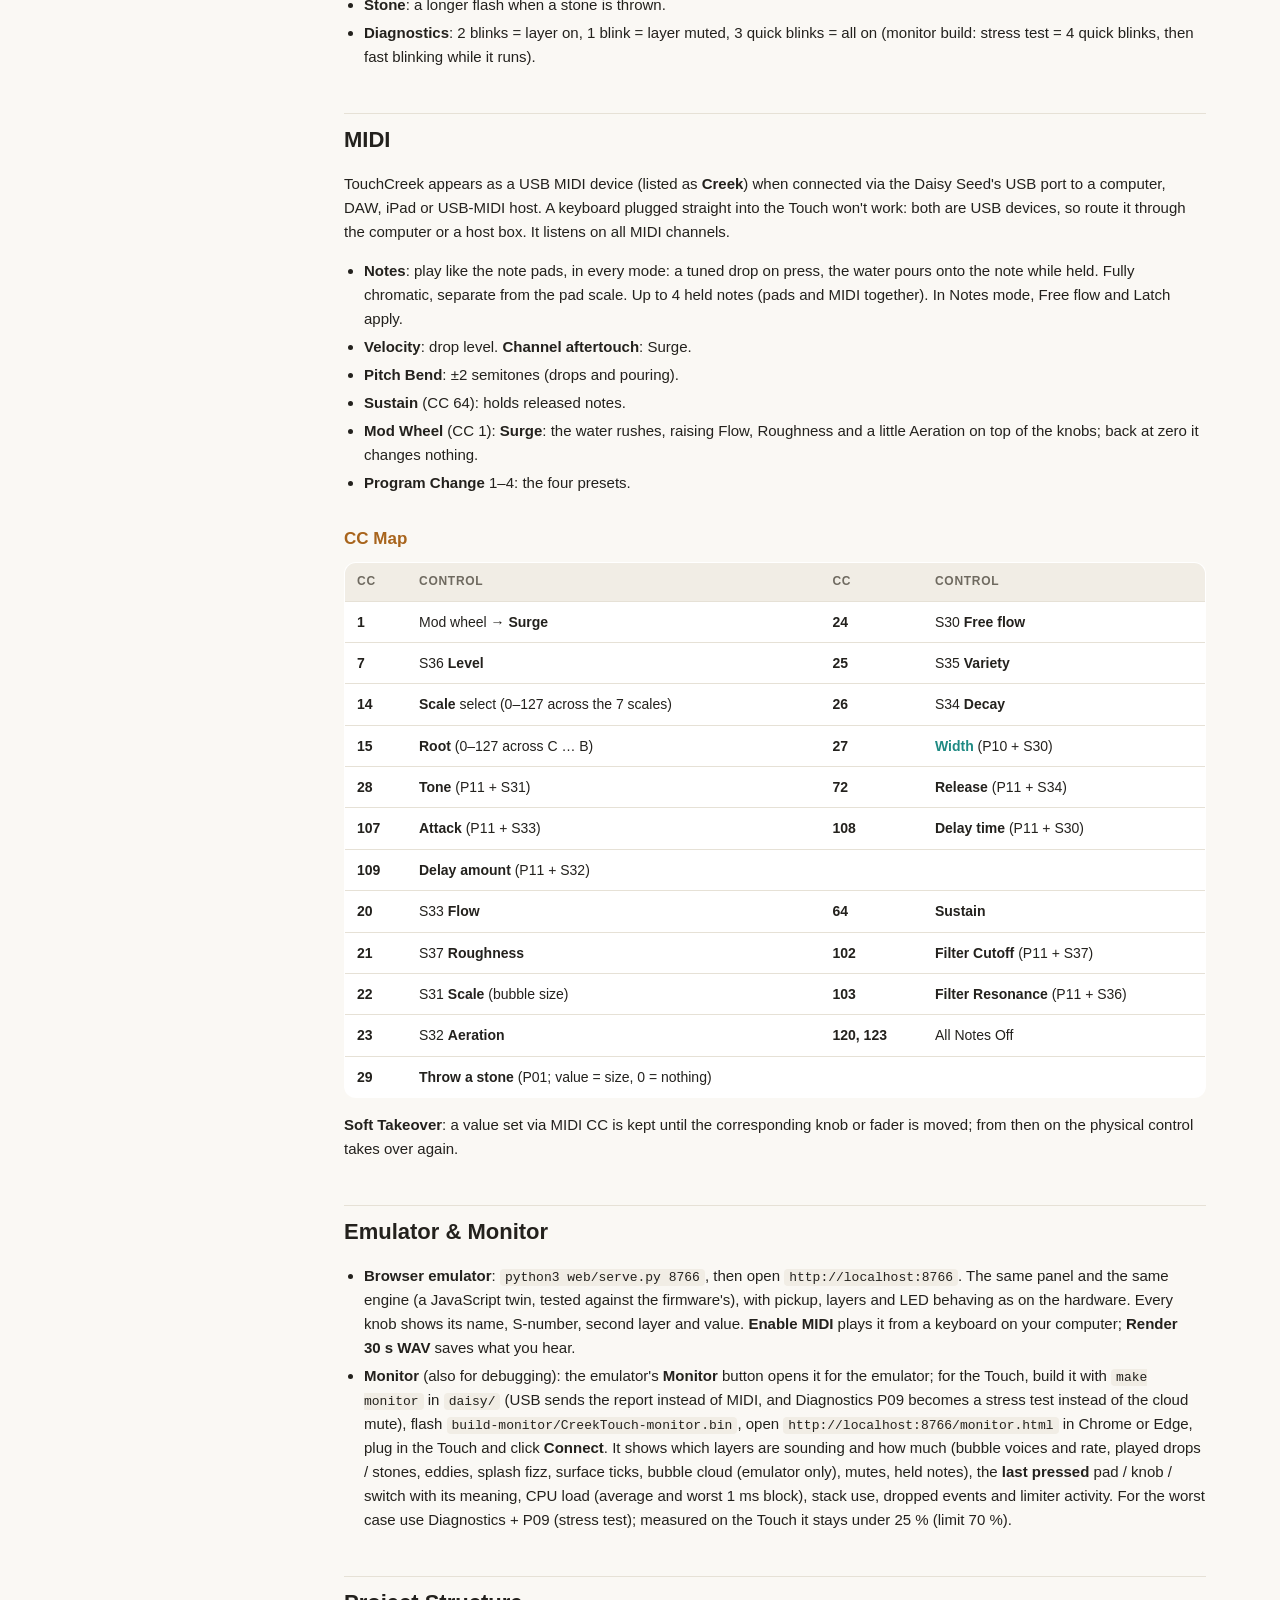
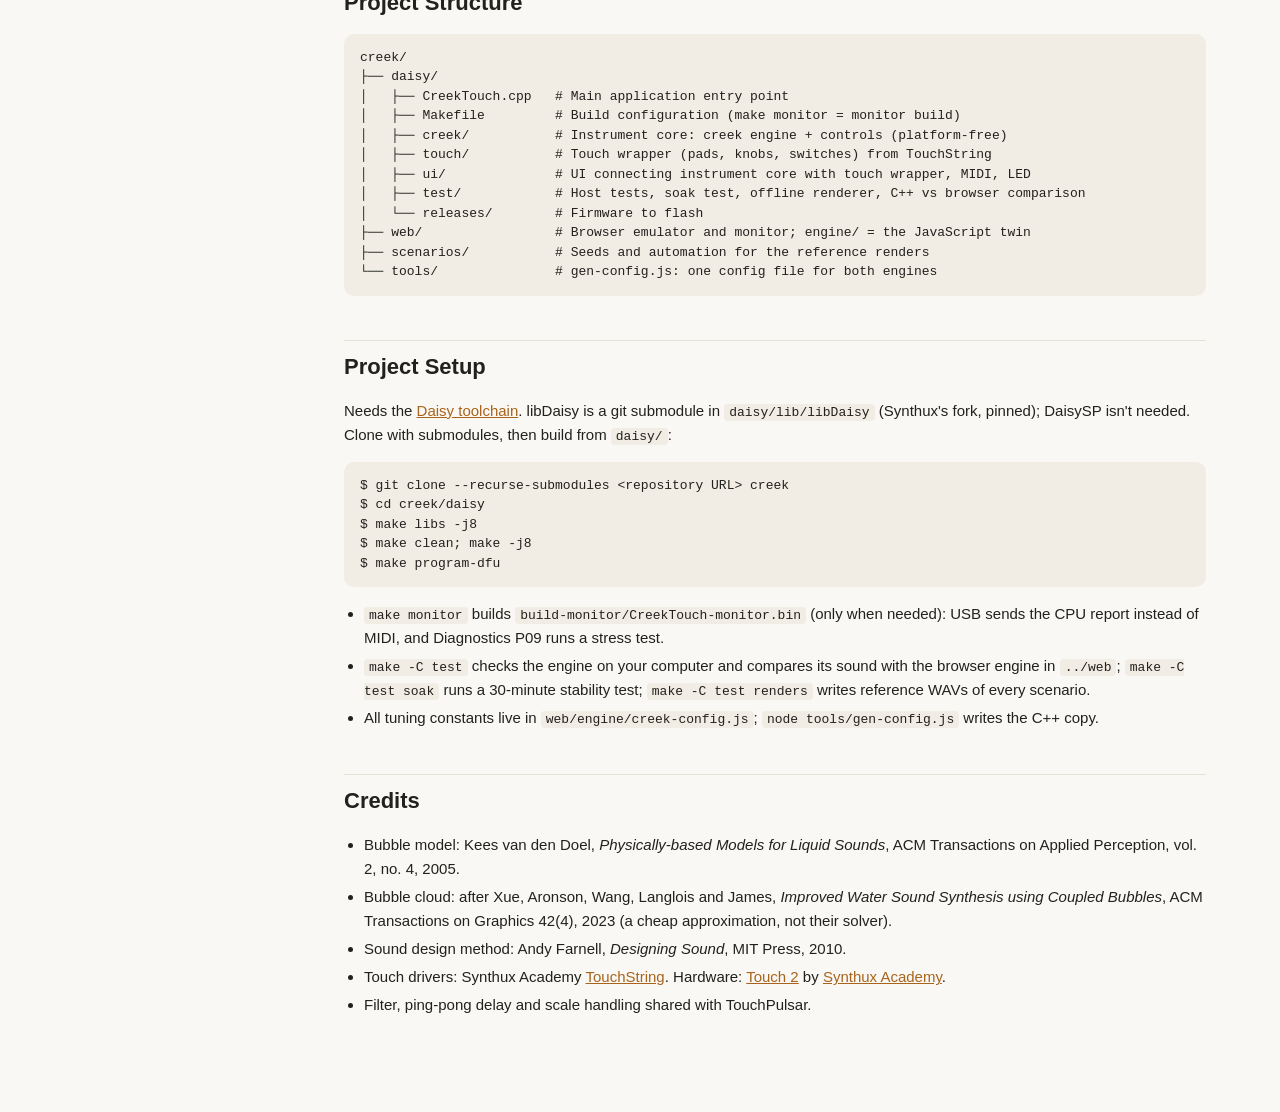
==== commit 517e72fc: "README / manual: website creek.imagiag.com and latest-release download links (as TouchPulsar) Co-Aut" ====
--- a/daisy/manual.html
+++ b/daisy/manual.html
@@ -100,7 +100,7 @@
 
 <h2 id="install">Quick Install</h2>
 <div class="card install">
-  <p style="margin-top:0">Download the newest file from <a href="releases/">releases/</a> (its README lists what each version changes) and flash it with the <a href="https://flash.daisy.audio/">Daisy web programmer</a> in Chrome or Edge:</p>
+  <p style="margin-top:0">Download the newest file from the <a href="https://github.com/imagiag/TouchCreek/releases/latest">latest release</a> or <a href="releases/">releases/</a> (its README lists what each version changes) and flash it with the <a href="https://flash.daisy.audio/">Daisy web programmer</a> in Chrome or Edge:</p>
   <ul>
     <li><b>Unplugged</b>: hold <span class="kbd">BOOT</span> while plugging in USB</li>
     <li><b>Already powered</b>: hold <span class="kbd">BOOT</span>, tap <span class="kbd">RESET</span>, release <span class="kbd">BOOT</span></li>
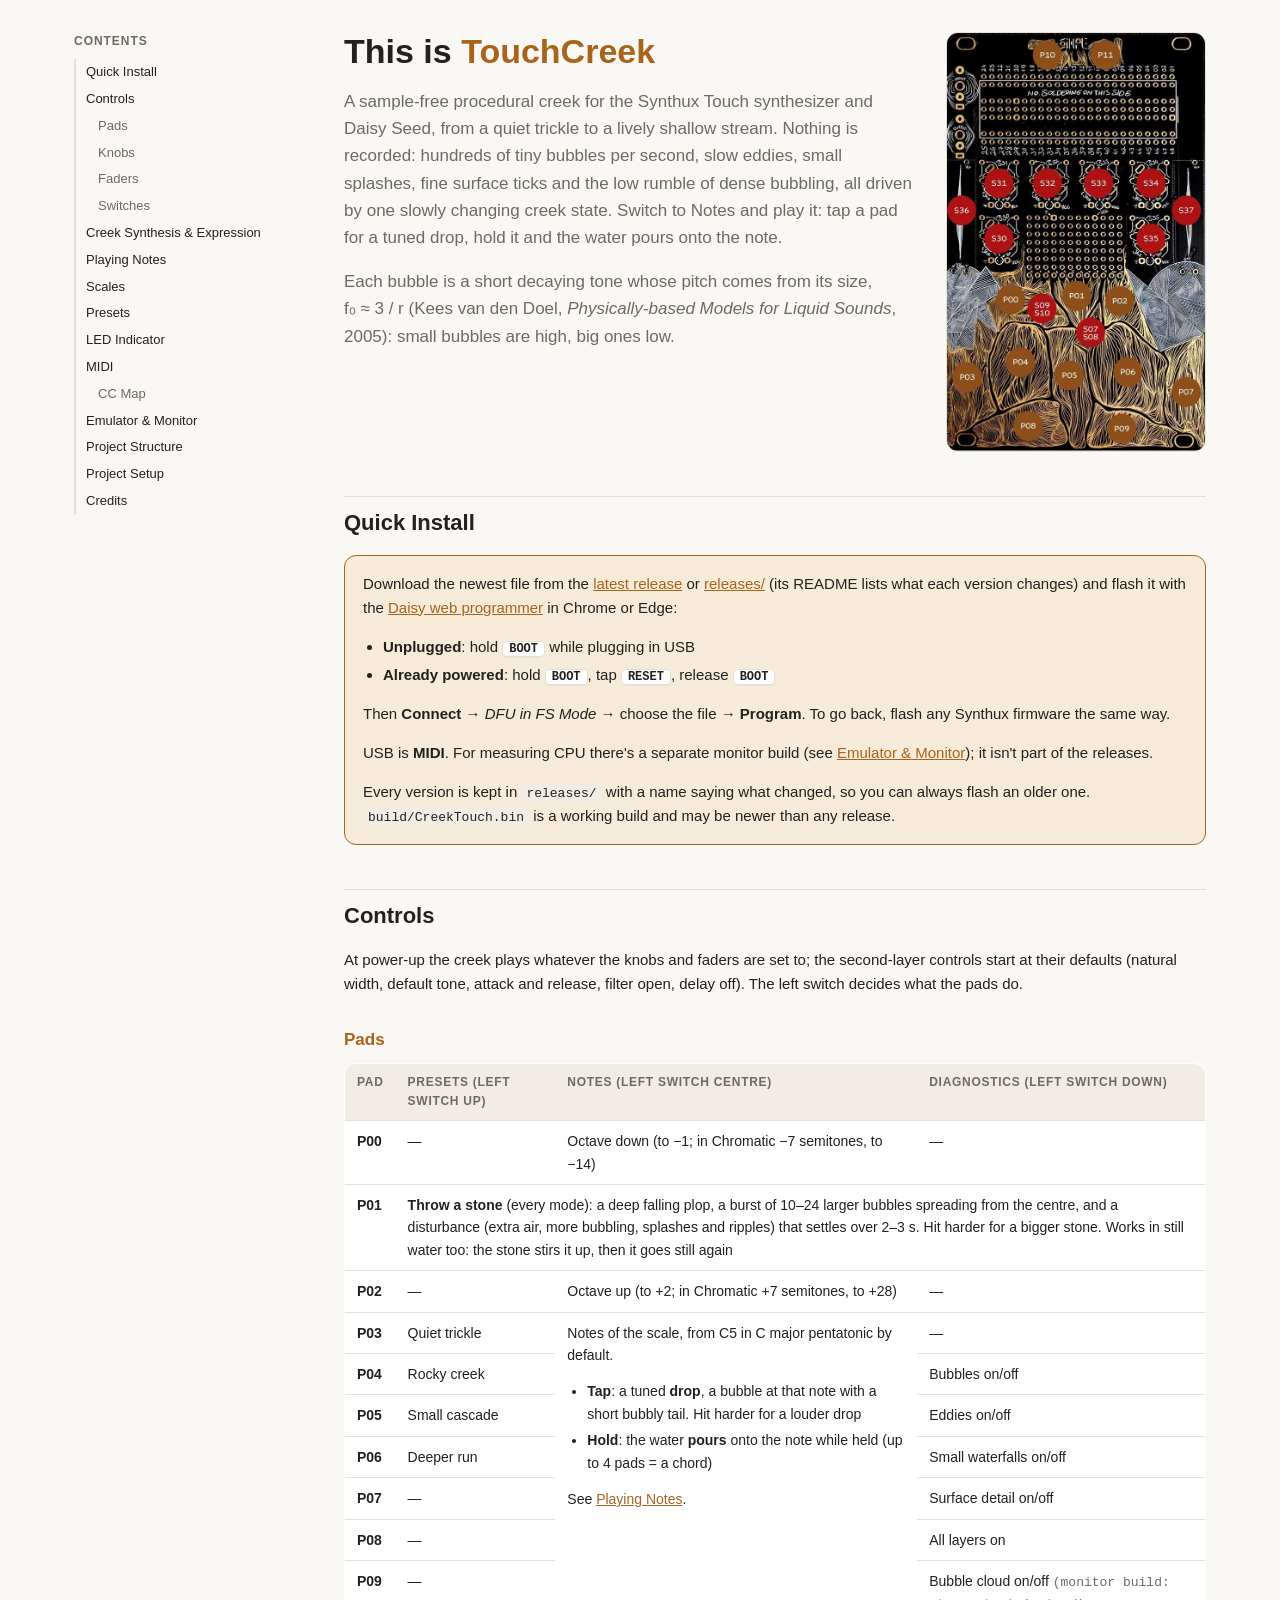
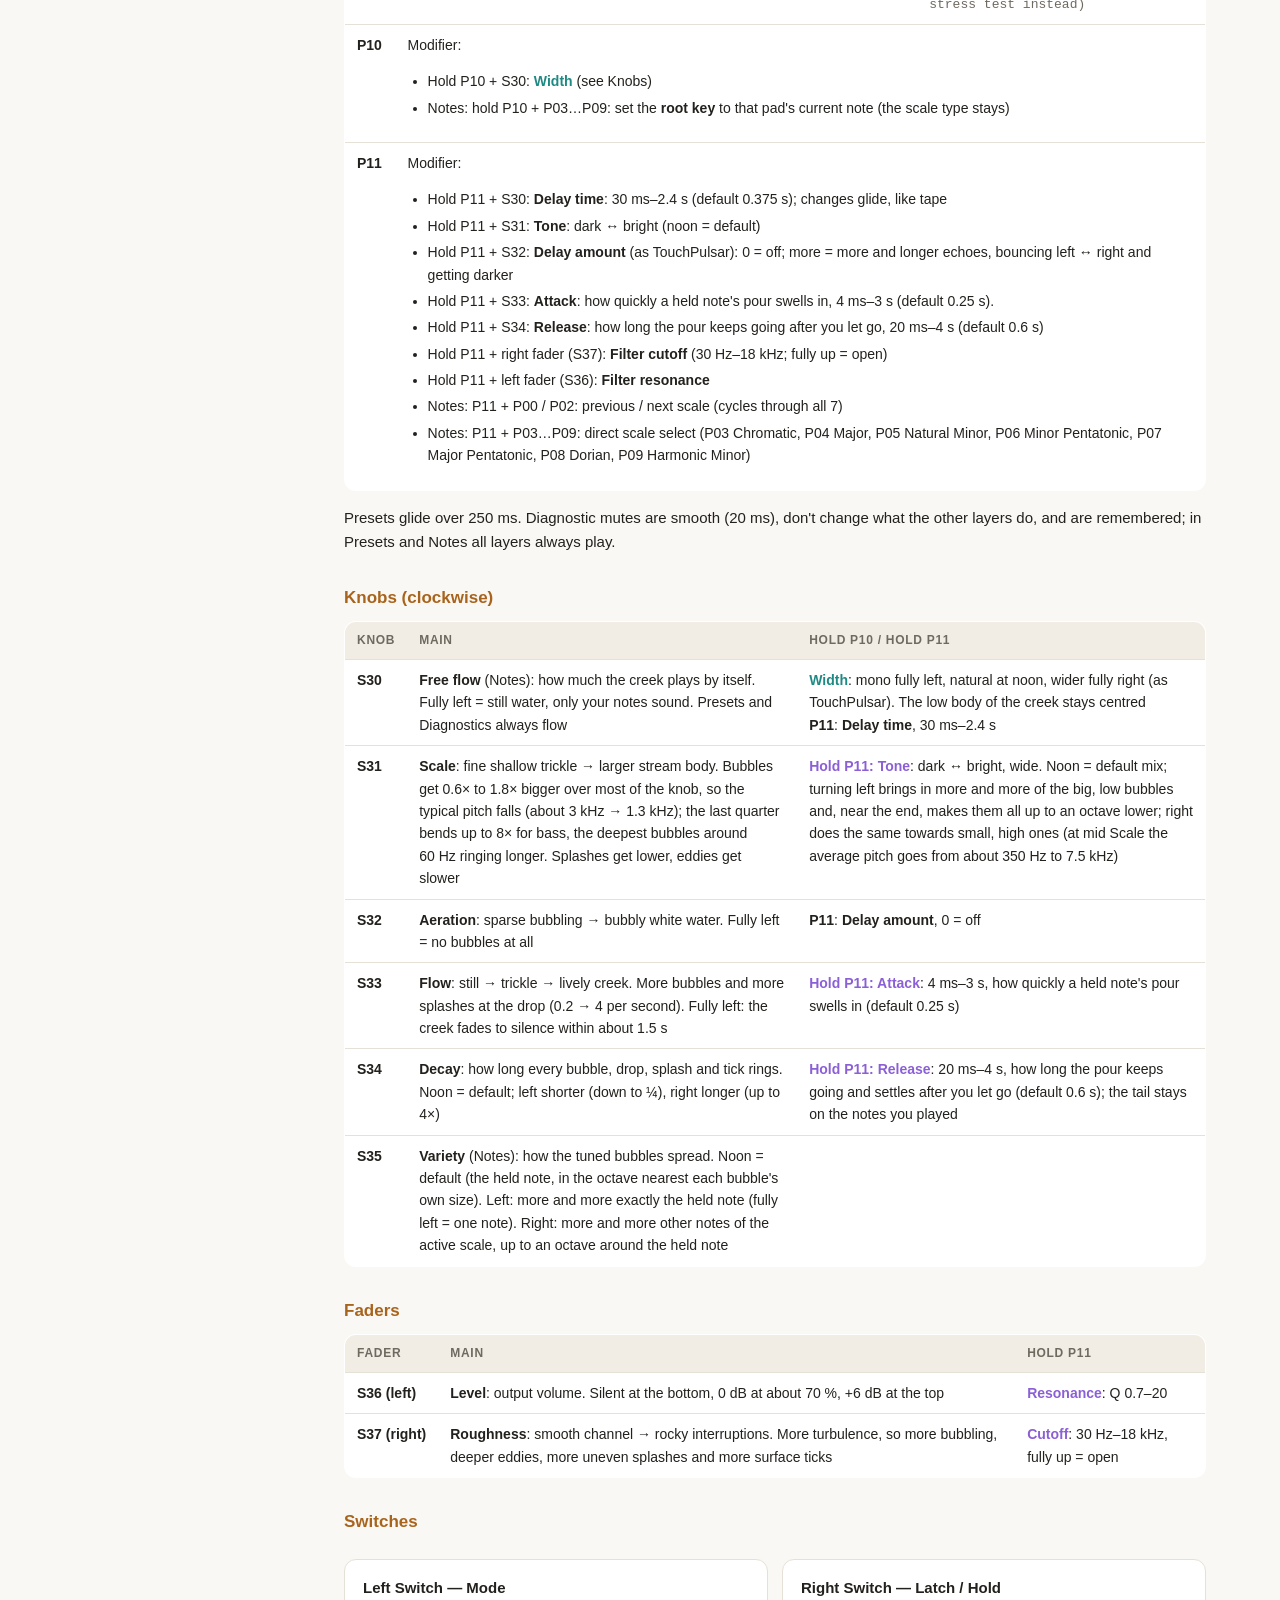
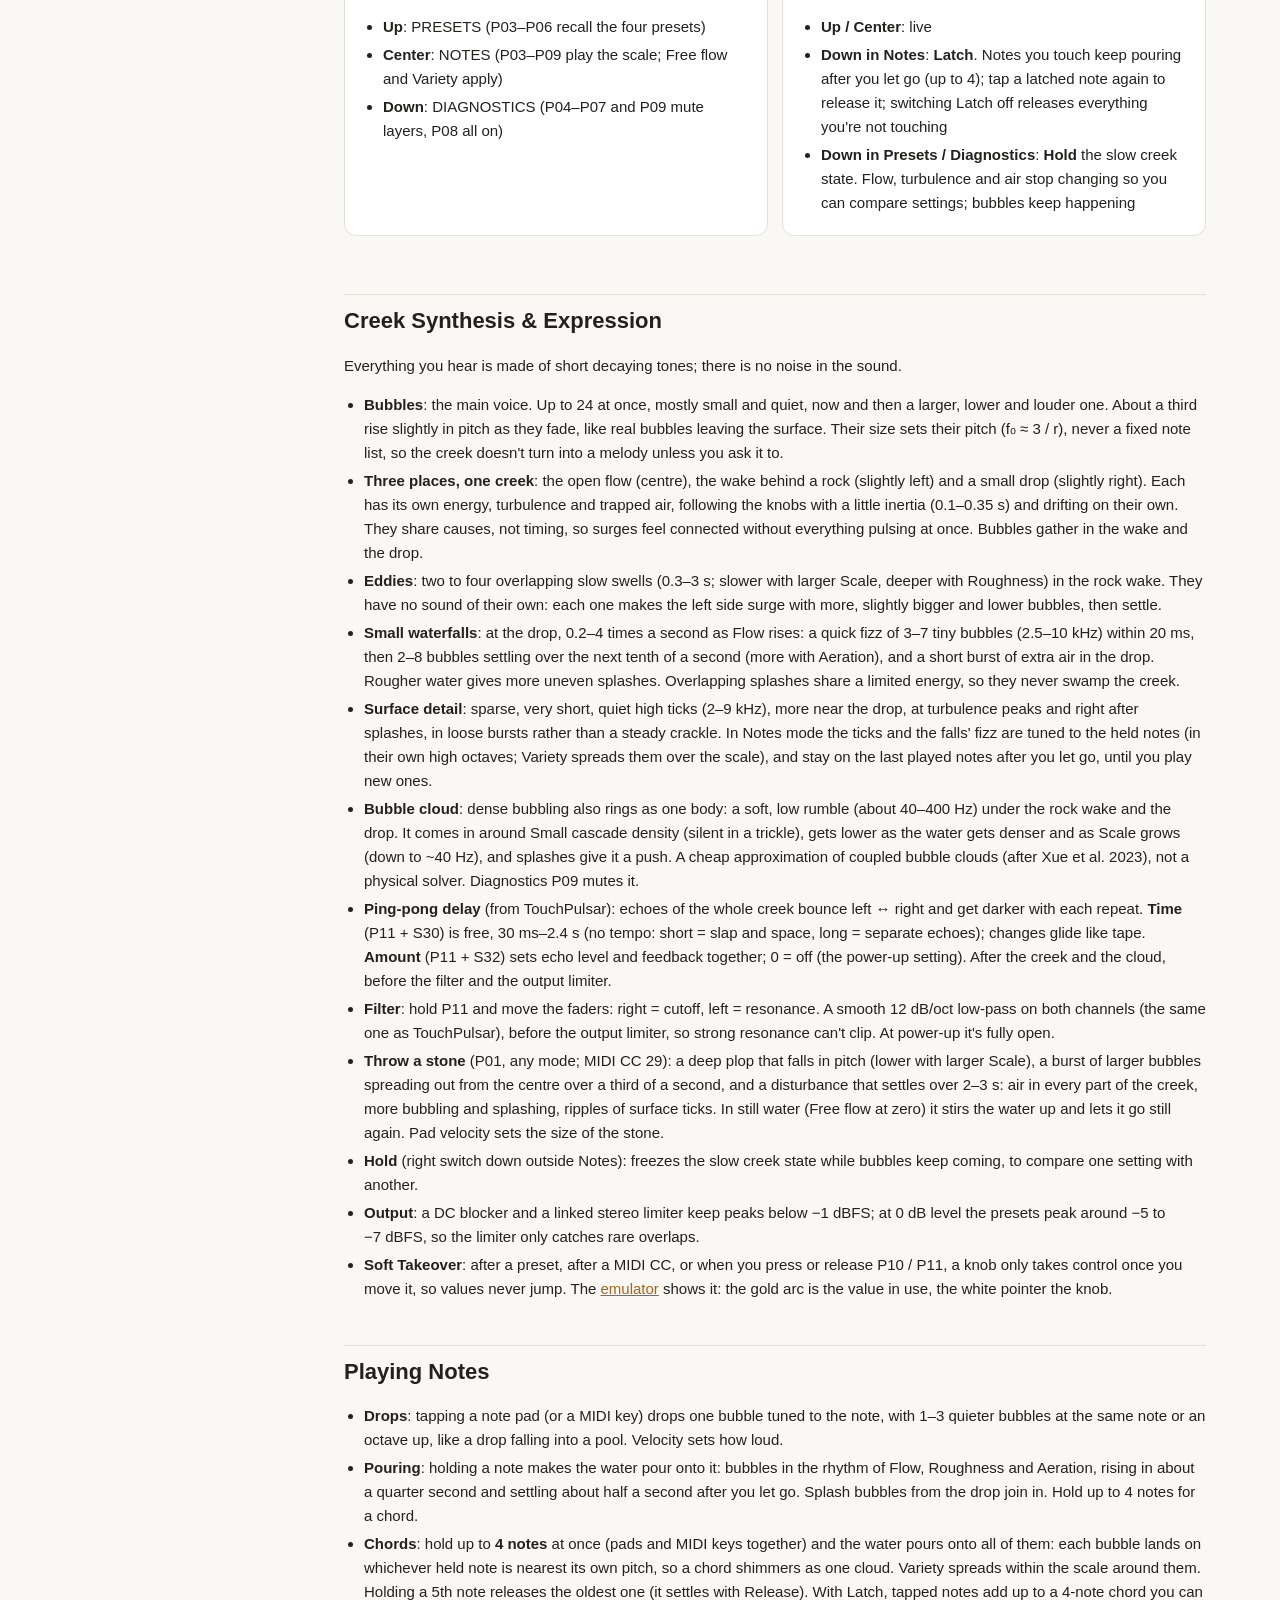
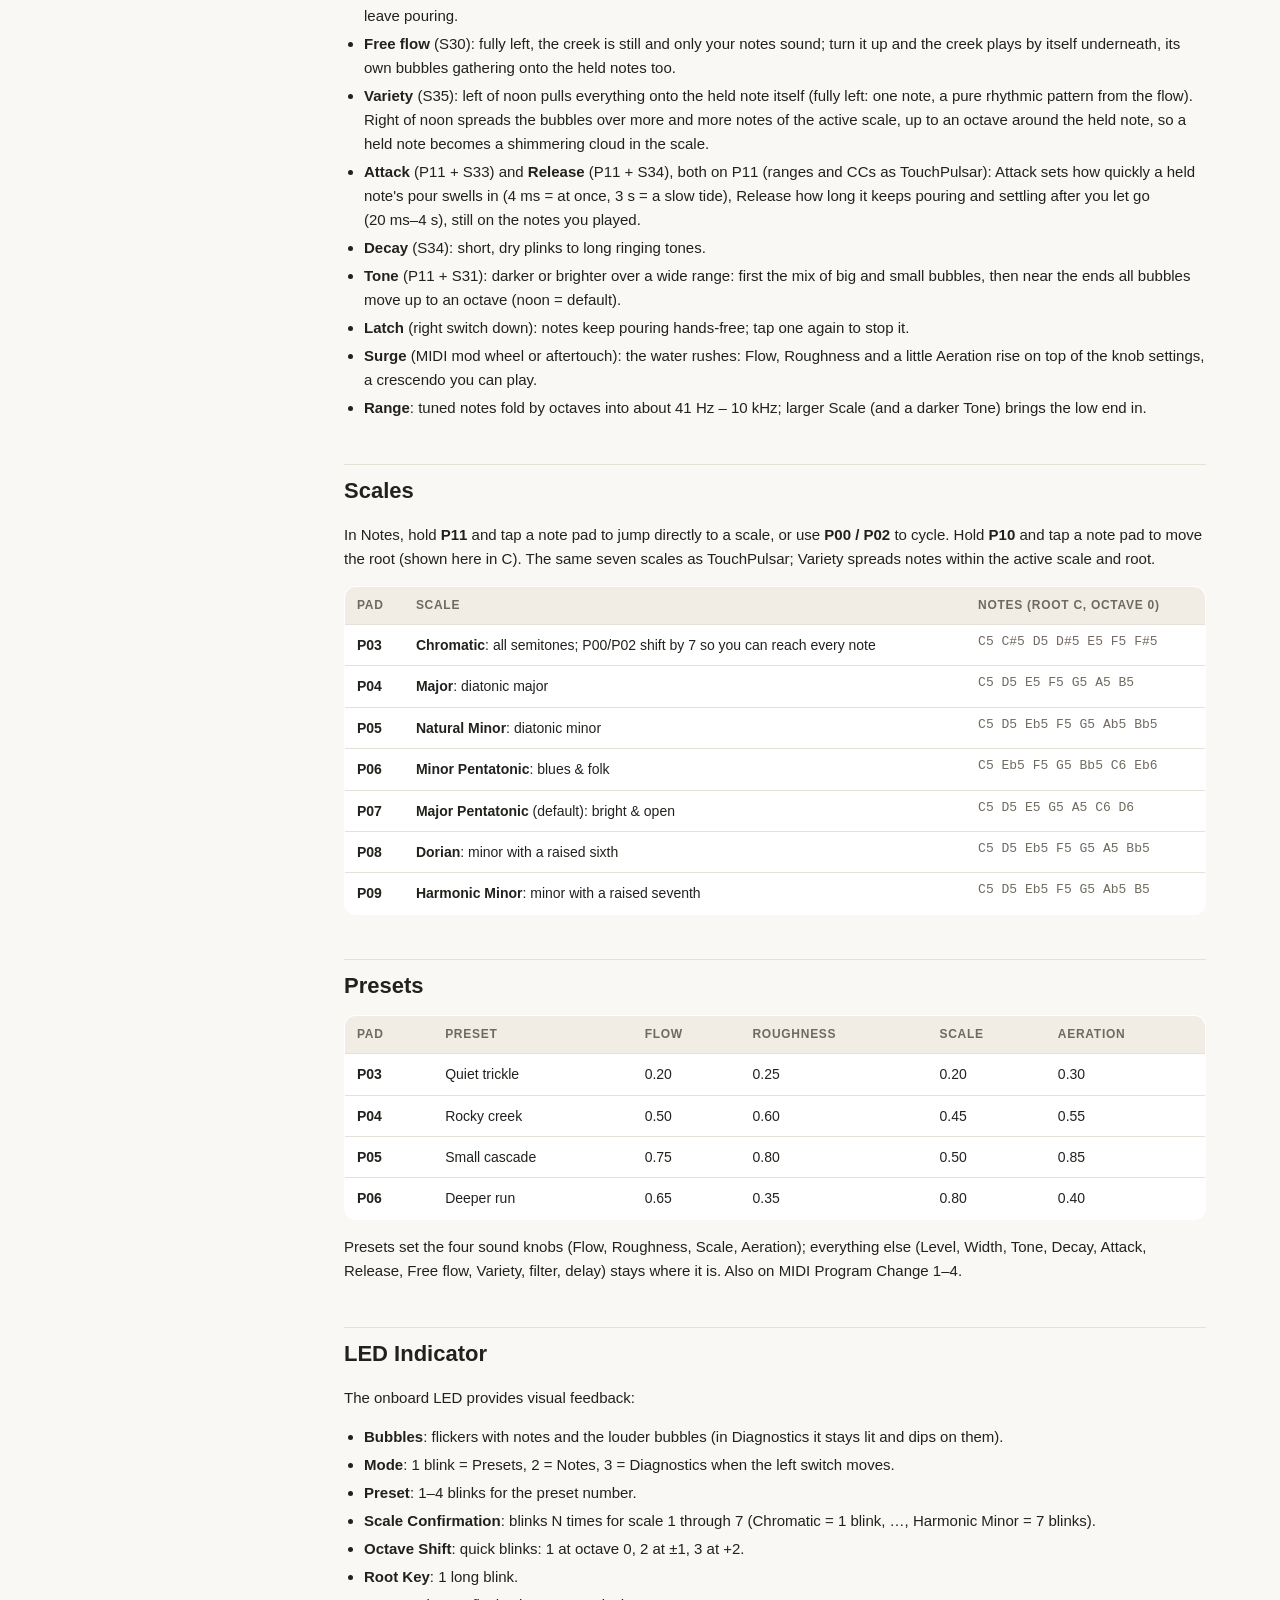
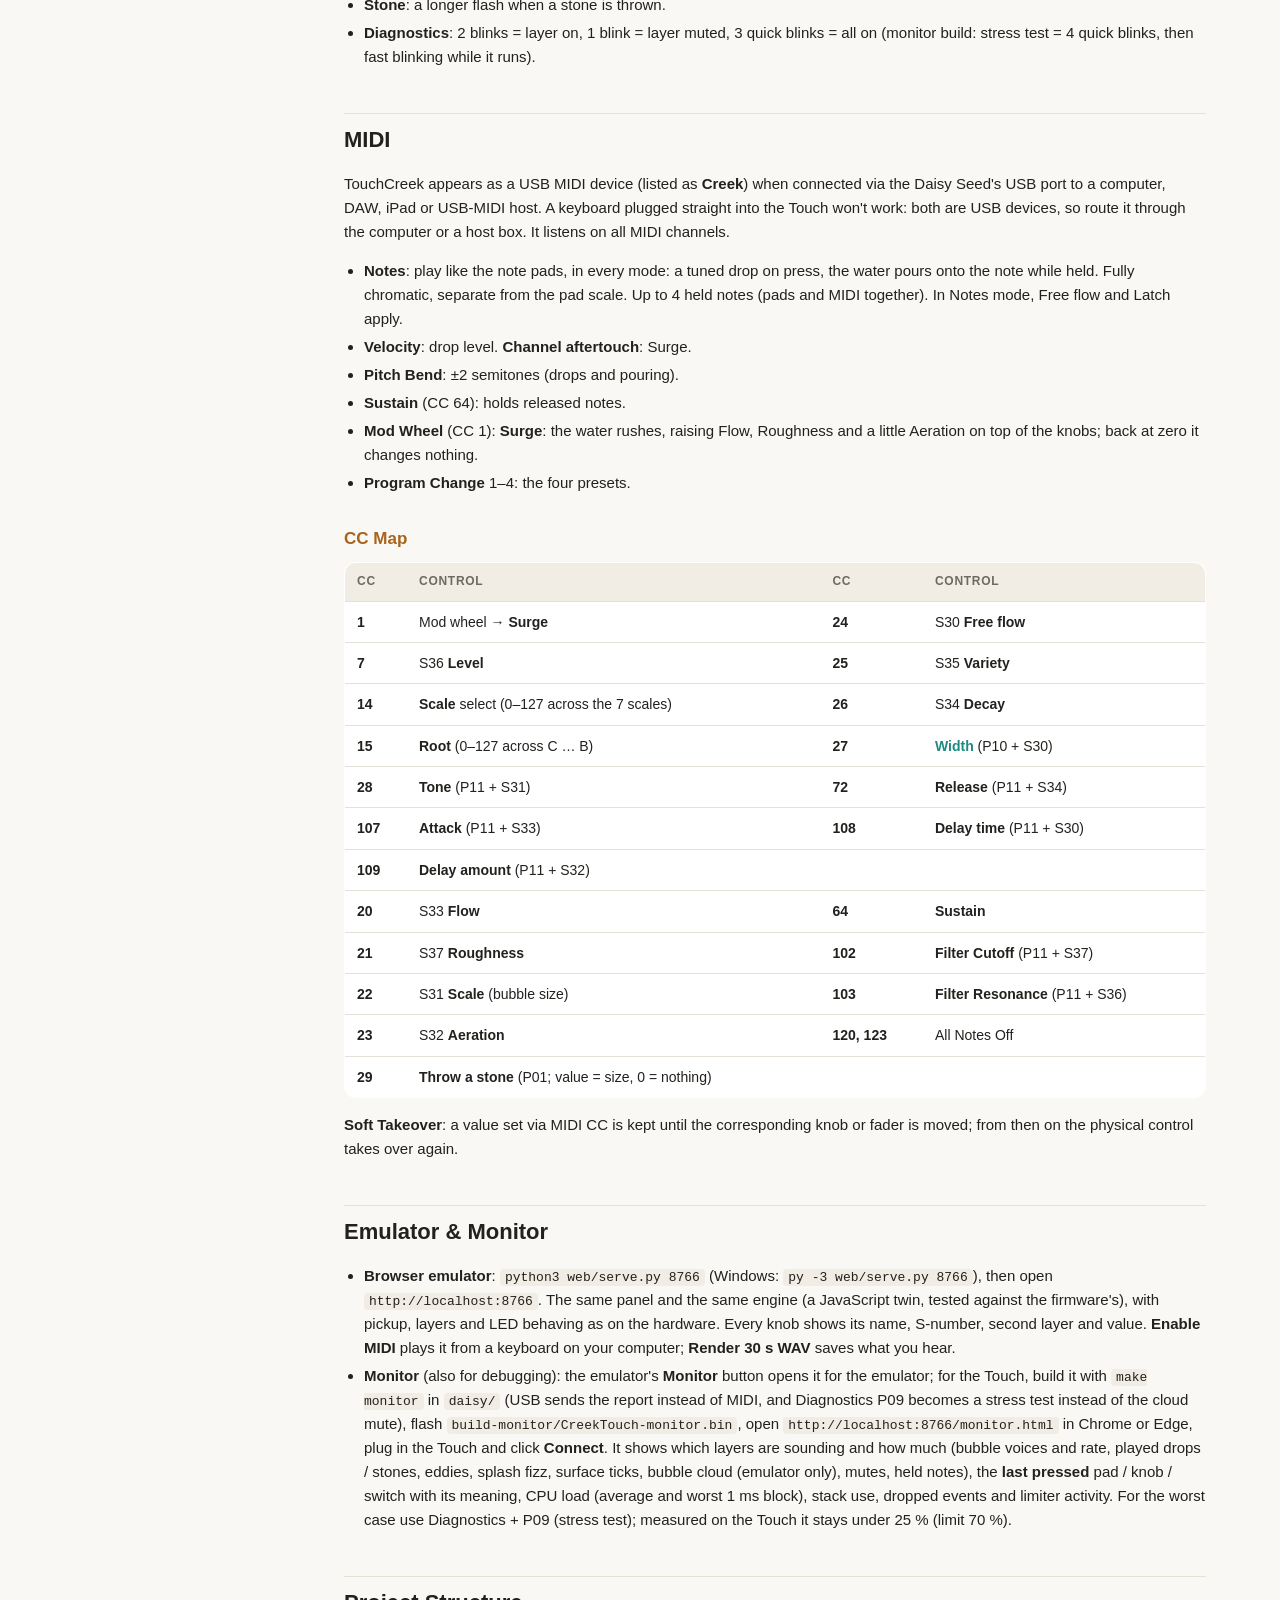
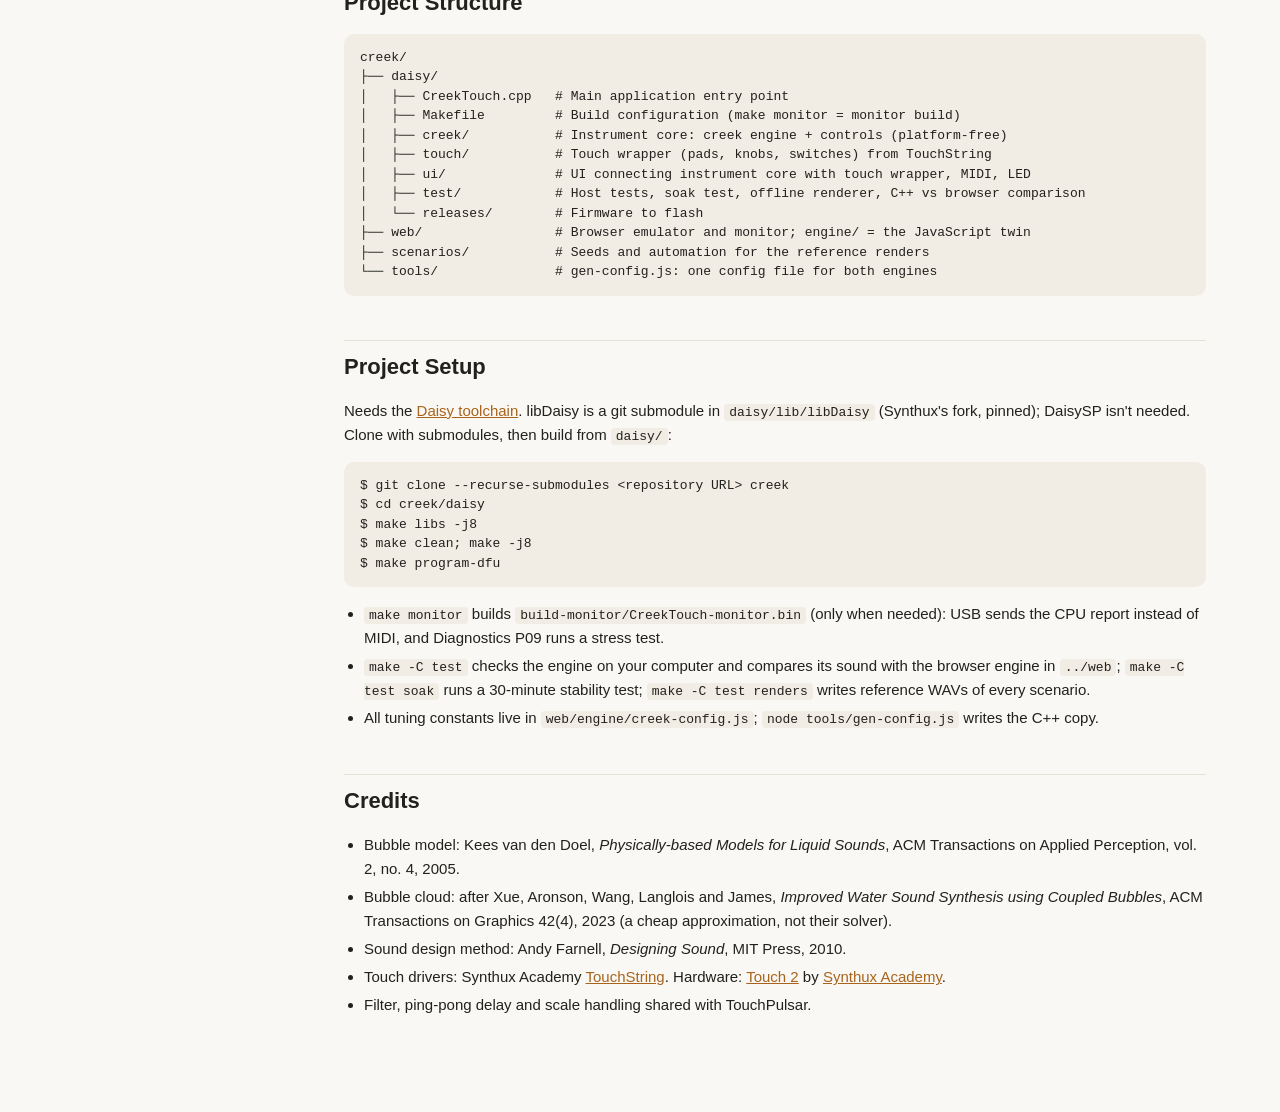
==== commit 2a5e4c40: "Emulator on Windows: py -3 command in the docs; serve.py always sends .js as JavaScript Fixes #1 (th" ====
--- a/daisy/manual.html
+++ b/daisy/manual.html
@@ -287,7 +287,7 @@
 
 <h2 id="emulator">Emulator &amp; Monitor</h2>
 <ul>
-  <li><b>Browser emulator</b>: <code>python3 web/serve.py 8766</code>, then open <code>http://localhost:8766</code>. The same panel and the same engine (a JavaScript twin, tested against the firmware's), with pickup, layers and LED behaving as on the hardware. Every knob shows its name, S-number, second layer and value. <b>Enable MIDI</b> plays it from a keyboard on your computer; <b>Render 30&nbsp;s WAV</b> saves what you hear.</li>
+  <li><b>Browser emulator</b>: <code>python3 web/serve.py 8766</code> (Windows: <code>py -3 web/serve.py 8766</code>), then open <code>http://localhost:8766</code>. The same panel and the same engine (a JavaScript twin, tested against the firmware's), with pickup, layers and LED behaving as on the hardware. Every knob shows its name, S-number, second layer and value. <b>Enable MIDI</b> plays it from a keyboard on your computer; <b>Render 30&nbsp;s WAV</b> saves what you hear.</li>
   <li><b>Monitor</b> (also for debugging): the emulator's <b>Monitor</b> button opens it for the emulator; for the Touch, build it with <code>make monitor</code> in <code>daisy/</code> (USB sends the report instead of MIDI, and Diagnostics P09 becomes a stress test instead of the cloud mute), flash <code>build-monitor/CreekTouch-monitor.bin</code>, open <code>http://localhost:8766/monitor.html</code> in Chrome or Edge, plug in the Touch and click <b>Connect</b>. It shows which layers are sounding and how much (bubble voices and rate, played drops / stones, eddies, splash fizz, surface ticks, bubble cloud (emulator only), mutes, held notes), the <b>last pressed</b> pad / knob / switch with its meaning, CPU load (average and worst 1&nbsp;ms block), stack use, dropped events and limiter activity. For the worst case use Diagnostics + P09 (stress test); measured on the Touch it stays under 25&nbsp;% (limit 70&nbsp;%).</li>
 </ul>
 
